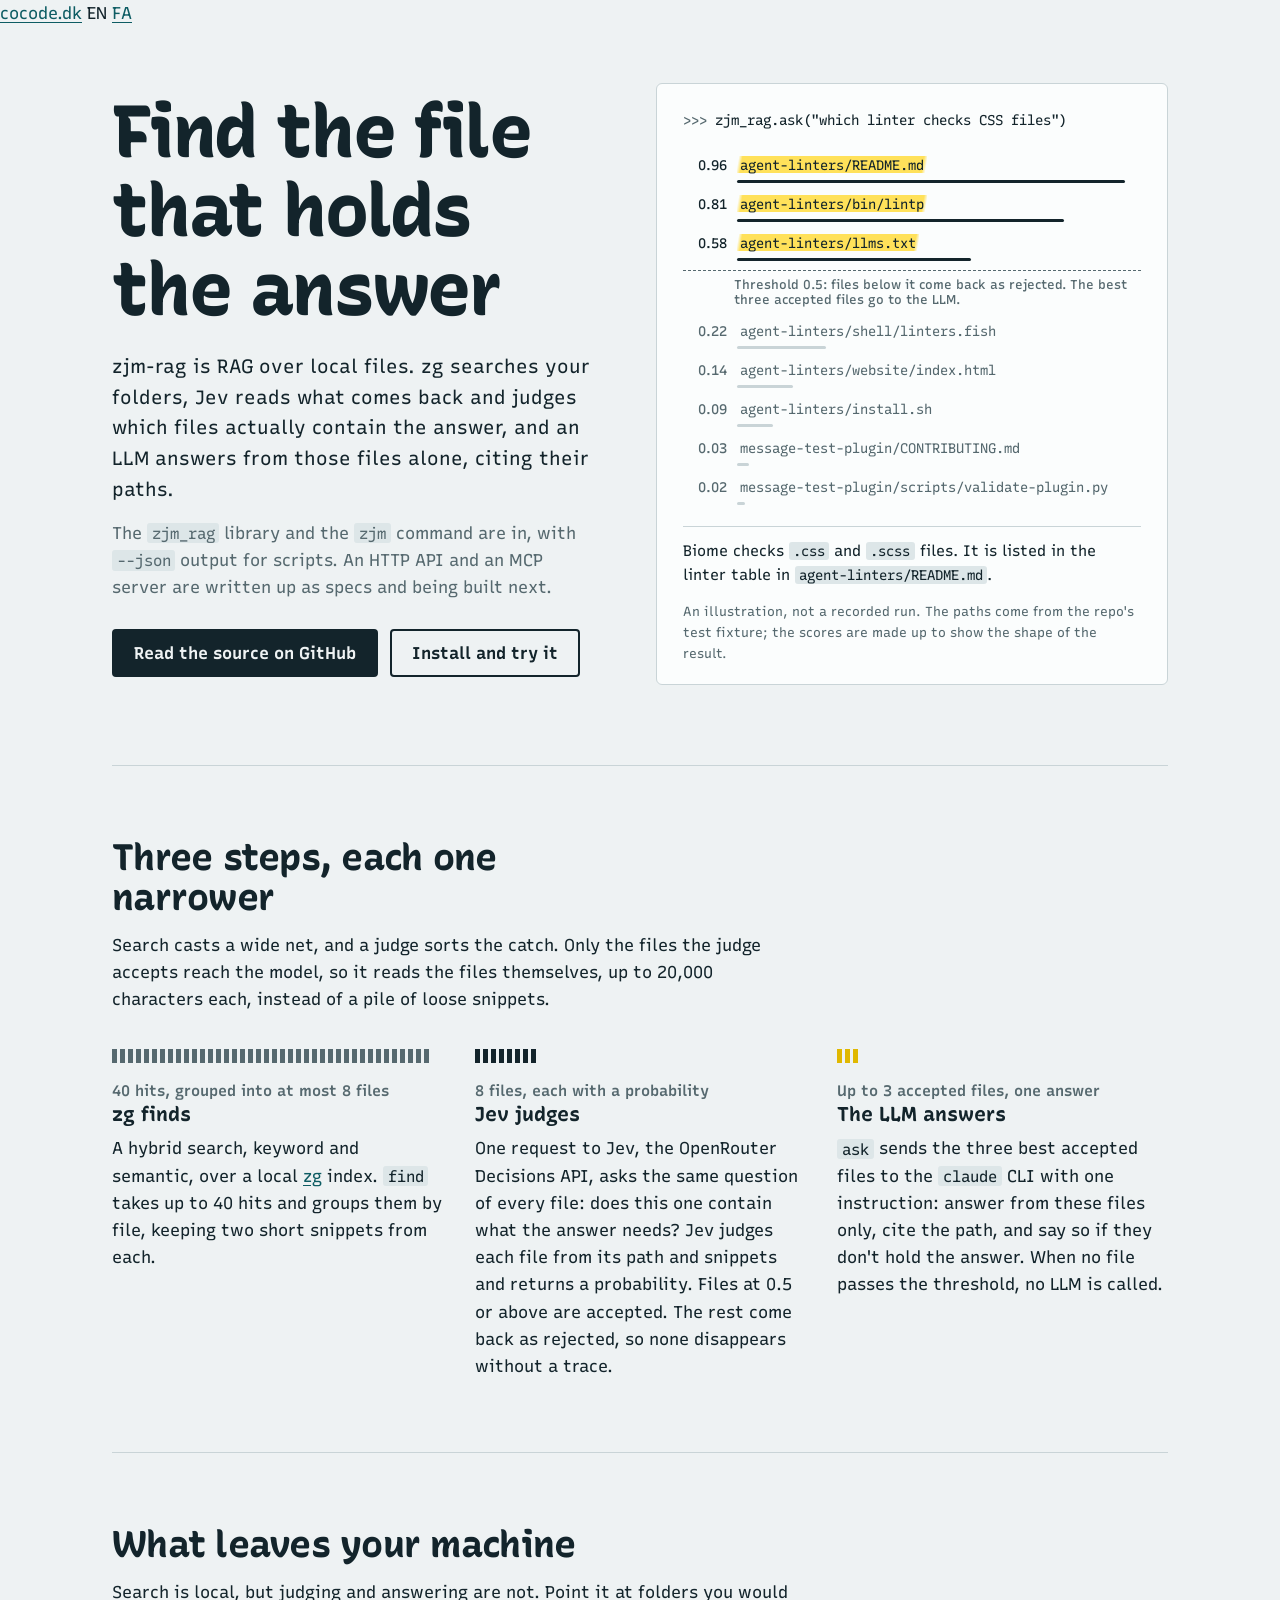
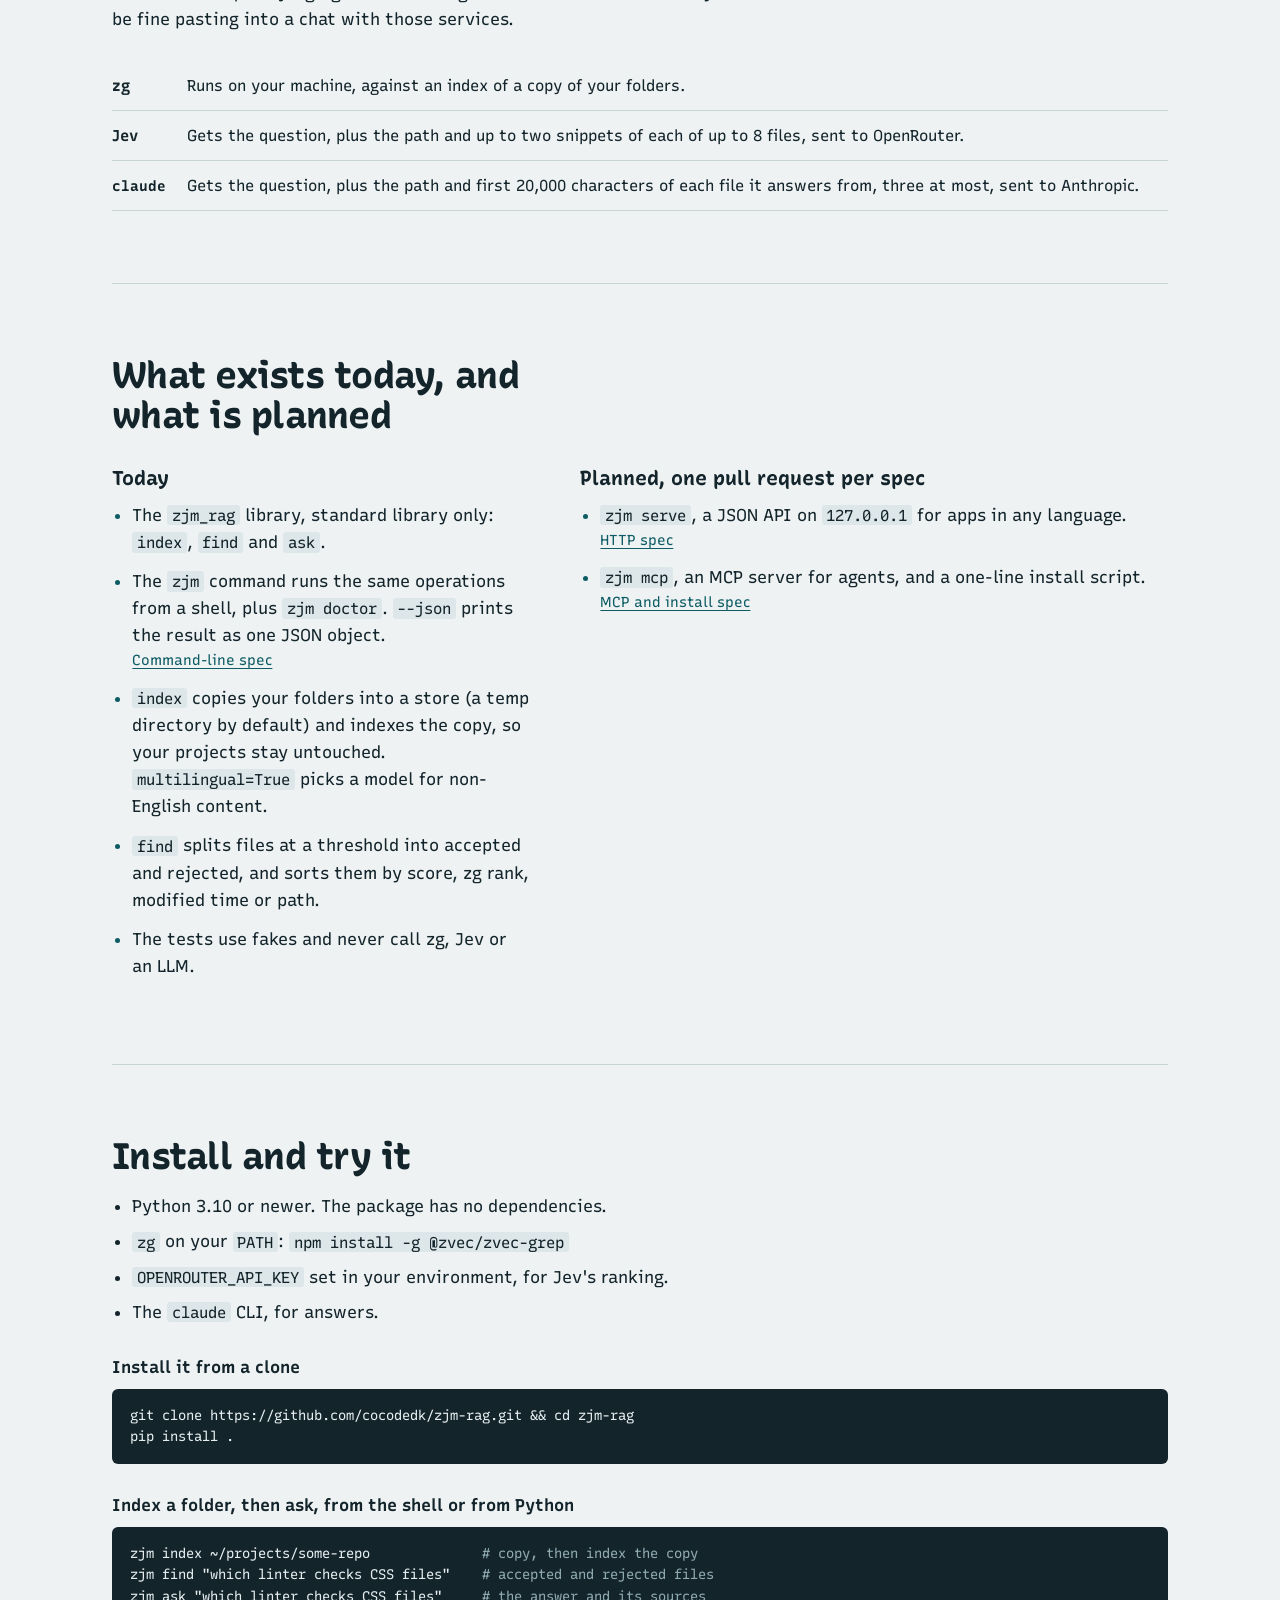
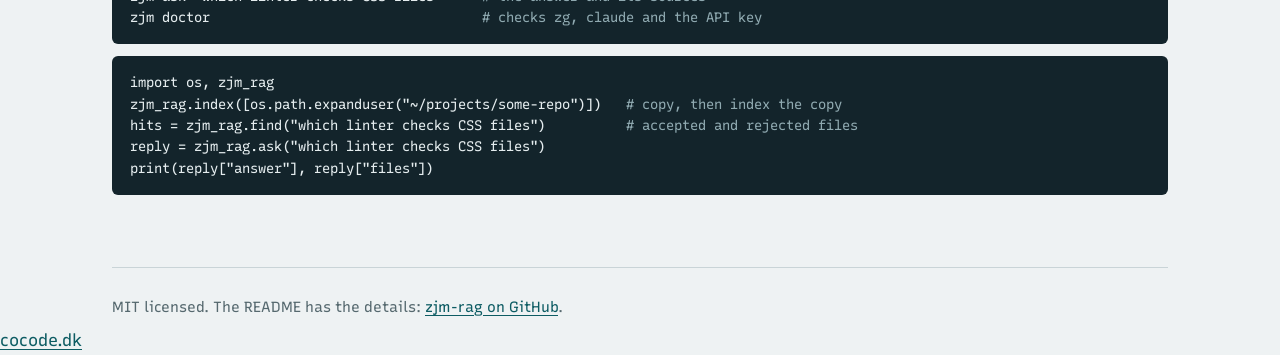
==== website/index.html @ 58772094 "fix(site): list the zjm command as shipped The CLI (#4) landed before the library fix went live, so " ====
<!DOCTYPE html>
<html lang="en">
<head>
<meta charset="utf-8">
<meta name="viewport" content="width=device-width, initial-scale=1">
<!-- SEO keywords:
     primary:   RAG over local files
     secondary: find the file with the answer, LLM answers with cited file paths, zvec-grep RAG
     intent:    informational (what it is, how it works), navigational (the repo)
-->
<title>zjm-rag: RAG over local files that cites the file it used</title>
<meta name="description" content="zjm-rag is RAG over local files: zg finds candidate files, Jev judges which ones hold the answer, and an LLM answers from them only, citing each path.">
<meta name="robots" content="index, follow">
<link rel="canonical" href="https://rag.cocode.dk/">
<link rel="alternate" hreflang="en" href="https://rag.cocode.dk/">
<link rel="alternate" hreflang="fa" href="https://rag.cocode.dk/fa/">
<link rel="alternate" hreflang="x-default" href="https://rag.cocode.dk/">

<meta property="og:type" content="website">
<meta property="og:site_name" content="zjm-rag">
<meta property="og:title" content="zjm-rag: find the file that holds the answer">
<meta property="og:description" content="zg searches your folders, Jev judges which files actually hold the answer, and an LLM answers from those files only, with the paths cited. Open source, early.">
<meta property="og:url" content="https://rag.cocode.dk/">
<meta property="og:image" content="https://rag.cocode.dk/og.png">
<meta property="og:image:width" content="1200">
<meta property="og:image:height" content="630">
<meta property="og:image:alt" content="The headline Find the file that holds the answer, beside a list of eight file paths with scores, the top three marked with a yellow highlighter.">
<meta property="og:locale" content="en_US">
<meta property="og:locale:alternate" content="fa_IR">
<meta name="twitter:card" content="summary_large_image">
<meta name="twitter:title" content="zjm-rag: find the file that holds the answer">
<meta name="twitter:description" content="zg searches your folders, Jev judges which files hold the answer, and an LLM answers from those files only, with the paths cited.">
<meta name="twitter:image" content="https://rag.cocode.dk/og.png">
<meta name="twitter:image:alt" content="Eight file paths with scores, the top three marked with a yellow highlighter.">

<link rel="icon" type="image/svg+xml" href="favicon.svg">
<link rel="preconnect" href="https://fonts.googleapis.com">
<link rel="preconnect" href="https://fonts.gstatic.com" crossorigin>
<link href="https://fonts.googleapis.com/css2?family=Recursive:wght,CASL,MONO@300..800,0..1,0..1&display=swap" rel="stylesheet">
<link rel="stylesheet" href="styles.css">
<link rel="stylesheet" href="https://brand.cocode.dk/v1.css">
<script type="module" src="https://brand.cocode.dk/v1.js"></script>
<script type="module" src="webmcp.js"></script>
<script type="application/ld+json">
{
  "@context": "https://schema.org",
  "@type": "SoftwareApplication",
  "name": "zjm-rag",
  "description": "A small open-source RAG tool for local folders. zg (zvec-grep) finds candidate files, Jev judges which of them contain the answer, and an LLM answers from those files only, citing their paths. The Python library and the zjm command line are in; an HTTP API and an MCP server are planned.",
  "url": "https://rag.cocode.dk/",
  "downloadUrl": "https://github.com/cocodedk/zjm-rag",
  "applicationCategory": "DeveloperApplication",
  "operatingSystem": "Linux, macOS",
  "programmingLanguage": "Python",
  "inLanguage": "en",
  "offers": { "@type": "Offer", "price": "0", "priceCurrency": "USD" },
  "author": {
    "@type": "Person",
    "name": "Babak Bandpey",
    "url": "https://cocode.dk",
    "sameAs": ["https://linkedin.com/in/babakbandpey", "https://github.com/cocodedk"]
  },
  "codeRepository": "https://github.com/cocodedk/zjm-rag",
  "license": "https://opensource.org/licenses/MIT"
}
</script>
</head>
<body>

<!-- The cocode.dk family frame. Without JavaScript its children show instead. -->
<cocode-head project="zjm-rag" accent="#0d5c63" on-accent="#ffffff">
  <a href="https://cocode.dk">cocode.dk</a>
  <span class="on">EN</span>
  <a href="fa/" hreflang="fa">FA</a>
</cocode-head>

<main class="wrap">

<div class="hero">
  <header>
    <h1>Find the file that holds the answer</h1>
    <p class="lede">zjm-rag is RAG over local files. zg searches your folders, Jev reads what comes back and judges which files actually contain the answer, and an LLM answers from those files alone, citing their paths.</p>
    <p class="hero-note">The <code>zjm_rag</code> library and the <code>zjm</code> command are in, with <code>--json</code> output for scripts. An HTTP API and an MCP server are written up as specs and being built next.</p>
    <div class="actions">
      <a class="btn btn-primary" href="https://github.com/cocodedk/zjm-rag">Read the source on GitHub</a>
      <a class="btn" href="#run">Install and try it</a>
    </div>
  </header>

  <figure class="run">
    <pre class="ask"><span>&gt;&gt;&gt;</span> zjm_rag.ask("which linter checks CSS files")</pre>
    <ol class="ranked">
      <li class="sent" style="--p:.96;--i:0"><b>0.96</b><code>agent-linters/README.md</code></li>
      <li class="sent" style="--p:.81;--i:1"><b>0.81</b><code>agent-linters/bin/lintp</code></li>
      <li class="sent" style="--p:.58;--i:2"><b>0.58</b><code>agent-linters/llms.txt</code></li>
      <li class="cut-note">Threshold 0.5: files below it come back as rejected. The best three accepted files go to the LLM.</li>
      <li style="--p:.22"><b>0.22</b><code>agent-linters/shell/linters.fish</code></li>
      <li style="--p:.14"><b>0.14</b><code>agent-linters/website/index.html</code></li>
      <li style="--p:.09"><b>0.09</b><code>agent-linters/install.sh</code></li>
      <li style="--p:.03"><b>0.03</b><code>message-test-plugin/CONTRIBUTING.md</code></li>
      <li style="--p:.02"><b>0.02</b><code>message-test-plugin/scripts/validate-plugin.py</code></li>
    </ol>
    <p class="answer">Biome checks <code>.css</code> and <code>.scss</code> files. It is listed in the linter table in <code>agent-linters/README.md</code>.</p>
    <figcaption>An illustration, not a recorded run. The paths come from the repo's test fixture; the scores are made up to show the shape of the result.</figcaption>
  </figure>
</div>

<section aria-labelledby="how">
  <h2 id="how">Three steps, each one narrower</h2>
  <p class="intro">Search casts a wide net, and a judge sorts the catch. Only the files the judge accepts reach the model, so it reads the files themselves, up to 20,000 characters each, instead of a pile of loose snippets.</p>
  <div class="steps">
    <div>
      <div class="ticks" style="--n:40"></div>
      <p class="count">40 hits, grouped into at most 8 files</p>
      <h3>zg finds</h3>
      <p>A hybrid search, keyword and semantic, over a local <a href="https://www.npmjs.com/package/@zvec/zvec-grep">zg</a> index. <code>find</code> takes up to 40 hits and groups them by file, keeping two short snippets from each.</p>
    </div>
    <div>
      <div class="ticks" style="--n:8;--c:var(--ink)"></div>
      <p class="count">8 files, each with a probability</p>
      <h3>Jev judges</h3>
      <p>One request to Jev, the OpenRouter Decisions API, asks the same question of every file: does this one contain what the answer needs? Jev judges each file from its path and snippets and returns a probability. Files at 0.5 or above are accepted. The rest come back as rejected, so none disappears without a trace.</p>
    </div>
    <div>
      <div class="ticks" style="--n:3;--c:#e0b800"></div>
      <p class="count">Up to 3 accepted files, one answer</p>
      <h3>The LLM answers</h3>
      <p><code>ask</code> sends the three best accepted files to the <code>claude</code> CLI with one instruction: answer from these files only, cite the path, and say so if they don't hold the answer. When no file passes the threshold, no LLM is called.</p>
    </div>
  </div>
</section>

<section aria-labelledby="leaves">
  <h2 id="leaves">What leaves your machine</h2>
  <p class="intro">Search is local, but judging and answering are not. Point it at folders you would be fine pasting into a chat with those services.</p>
  <table class="flow">
    <tr><th scope="row">zg</th><td>Runs on your machine, against an index of a copy of your folders.</td></tr>
    <tr><th scope="row">Jev</th><td>Gets the question, plus the path and up to two snippets of each of up to 8 files, sent to OpenRouter.</td></tr>
    <tr><th scope="row"><code>claude</code></th><td>Gets the question, plus the path and first 20,000 characters of each file it answers from, three at most, sent to Anthropic.</td></tr>
  </table>
</section>

<section aria-labelledby="status">
  <h2 id="status">What exists today, and what is planned</h2>
  <div class="status">
    <div>
      <h3>Today</h3>
      <ul data-state="available">
        <li data-interface="library">The <code>zjm_rag</code> library, standard library only: <code>index</code>, <code>find</code> and <code>ask</code>.</li>
        <li data-interface="cli">The <code>zjm</code> command runs the same operations from a shell, plus <code>zjm doctor</code>. <code>--json</code> prints the result as one JSON object. <a class="spec" href="https://github.com/cocodedk/zjm-rag/blob/main/docs/lean/02-cli.md">Command-line spec</a></li>
        <li><code>index</code> copies your folders into a store (a temp directory by default) and indexes the copy, so your projects stay untouched. <code>multilingual=True</code> picks a model for non-English content.</li>
        <li><code>find</code> splits files at a threshold into accepted and rejected, and sorts them by score, zg rank, modified time or path.</li>
        <li>The tests use fakes and never call zg, Jev or an LLM.</li>
      </ul>
    </div>
    <div>
      <h3>Planned, one pull request per spec</h3>
      <ul data-state="planned">
        <li data-interface="http"><code>zjm serve</code>, a JSON API on <code>127.0.0.1</code> for apps in any language. <a class="spec" href="https://github.com/cocodedk/zjm-rag/blob/main/docs/lean/03-http.md">HTTP spec</a></li>
        <li data-interface="mcp"><code>zjm mcp</code>, an MCP server for agents, and a one-line install script. <a class="spec" href="https://github.com/cocodedk/zjm-rag/blob/main/docs/lean/04-mcp-install.md">MCP and install spec</a></li>
      </ul>
    </div>
  </div>
</section>

<section id="run" aria-labelledby="try">
  <h2 id="try">Install and try it</h2>
  <ul class="req" data-requirements>
    <li>Python 3.10 or newer. The package has no dependencies.</li>
    <li><code>zg</code> on your <code>PATH</code>: <code>npm install -g @zvec/zvec-grep</code></li>
    <li><code>OPENROUTER_API_KEY</code> set in your environment, for Jev's ranking.</li>
    <li>The <code>claude</code> CLI, for answers.</li>
  </ul>
  <p class="cmd-label">Install it from a clone</p>
<pre class="cmd" data-install data-state="available">git clone https://github.com/cocodedk/zjm-rag.git && cd zjm-rag
pip install .</pre>
  <p class="cmd-label">Index a folder, then ask, from the shell or from Python</p>
<pre class="cmd" data-example="cli">zjm index ~/projects/some-repo              <span># copy, then index the copy</span>
zjm find "which linter checks CSS files"    <span># accepted and rejected files</span>
zjm ask "which linter checks CSS files"     <span># the answer and its sources</span>
zjm doctor                                  <span># checks zg, claude and the API key</span></pre>
<pre class="cmd" data-example="library">import os, zjm_rag
zjm_rag.index([os.path.expanduser("~/projects/some-repo")])   <span># copy, then index the copy</span>
hits = zjm_rag.find("which linter checks CSS files")          <span># accepted and rejected files</span>
reply = zjm_rag.ask("which linter checks CSS files")
print(reply["answer"], reply["files"])</pre>
</section>

<footer class="site-foot">
  <p>MIT licensed. The README has the details: <a href="https://github.com/cocodedk/zjm-rag#readme">zjm-rag on GitHub</a>.</p>
</footer>

</main>

<cocode-foot repo="cocodedk/zjm-rag">
  <a href="https://cocode.dk">cocode.dk</a>
</cocode-foot>
</body>
</html>
---- website/styles.css ----
/* zjm-rag site. One idea: a highlighter over the files that hold the answer.
   Recursive carries everything; its MONO axis sets paths and commands, its CASL axis
   loosens the headlines. The Persian page swaps the text face for Vazirmatn (rtl.css). */
:root {
  --paper: #eef2f3;
  --sheet: #fbfdfd;
  --ink: #13242b;
  --muted: #56696f;
  --rule: #c9d4d7;
  --petrol: #0d5c63;
  --mark: #ffe15a;
  --text: "Recursive", system-ui, sans-serif;
  --wrap: 1120px;
  --gutter: 20px;
  color-scheme: light;
}
*, *::before, *::after { box-sizing: border-box; }
html { -webkit-text-size-adjust: 100%; }
body {
  margin: 0; background: var(--paper); color: var(--ink);
  font: 400 1.0625rem/1.6 var(--text); font-variation-settings: "CASL" 0, "MONO" 0;
}
a { color: var(--petrol); text-underline-offset: .18em; }
a:hover { color: var(--ink); }
:focus-visible { outline: 3px solid var(--petrol); outline-offset: 3px; border-radius: 2px; }
code, pre, .mono { font-family: "Recursive", ui-monospace, monospace; font-variation-settings: "MONO" 1, "CASL" 0; }
code { font-size: .92em; }
p code, li code, td code { background: #dde6e8; padding: .05em .3em; border-radius: 3px; white-space: nowrap; }

.wrap { width: 100%; max-width: var(--wrap); margin: 0 auto; padding-inline: var(--gutter); }
/* The cocode.dk frame lines up with this column; keep the gutters in step. */
cocode-head, cocode-foot { --cocode-max: var(--wrap); --cocode-gutter: var(--gutter); }

h1, h2, h3 { line-height: 1.08; margin: 0; font-variation-settings: "CASL" 1, "MONO" 0; }
h1 { font-size: clamp(2.5rem, 9vw, 4.6rem); font-weight: 800; letter-spacing: -.03em; max-width: 11ch; }
h2 { font-size: clamp(1.6rem, 4.5vw, 2.3rem); font-weight: 750; letter-spacing: -.02em; max-width: 22ch; }
h3 { font-size: 1.25rem; font-weight: 700; }

/* ---------- hero ---------- */
.hero { display: grid; gap: 40px; padding: 40px 0 64px; }
.lede { font-size: 1.2rem; max-width: 34em; margin: 22px 0 0; }
.hero-note { color: var(--muted); max-width: 34em; margin: 14px 0 0; }
.actions { display: flex; flex-wrap: wrap; gap: 12px; margin-top: 28px; }
.btn {
  display: inline-flex; align-items: center; min-height: 48px; padding: 0 20px;
  border: 2px solid var(--ink); border-radius: 4px; font-weight: 650;
  text-decoration: none; color: var(--ink);
}
.btn-primary { background: var(--ink); color: var(--paper); }
.btn:hover { background: var(--mark); color: var(--ink); }

/* The run panel: what rag.py prints, with the files it sends on marked. */
.run { margin: 0; background: var(--sheet); border: 1px solid var(--rule); border-radius: 6px; padding: 20px 18px 16px; }
.ask { margin: 0 0 16px; font-size: .88rem; white-space: pre-wrap; word-break: break-word; }
.ask span { color: var(--muted); }
.ranked { list-style: none; margin: 0; padding: 0; font-size: .8rem; }
.ranked li { display: grid; grid-template-columns: 3.2em 1fr; gap: 0 10px; padding: 5px 0; }
.ranked b { font-weight: 500; text-align: end; }
.ranked code { font-size: 1em; overflow-wrap: break-word; justify-self: start; padding: 0 3px; background: none; white-space: normal; }
.ranked li::after {
  content: ""; grid-column: 2; height: 3px; margin-top: 4px; border-radius: 2px;
  width: calc(var(--p) * 100%); background: var(--rule);
}
.ranked .sent::after { background: var(--ink); }
.ranked li:not(.sent) { color: var(--muted); }
.ranked .sent code {
  background: linear-gradient(100deg, transparent 1%, var(--mark) 3% 97%, transparent 99%) no-repeat 0 55% / 100% 78%;
  animation: stroke .5s ease-out both; animation-delay: calc(var(--i) * .22s + .35s);
}
@keyframes stroke { from { background-size: 0 78%; } }
/* The line rag.py draws implicitly: everything below it stays out of the LLM's prompt. */
.ranked .cut-note {
  display: block; margin: 4px 0 6px; padding: 6px 0 2px; padding-inline-start: calc(3.2em + 10px);
  border-top: 1px dashed var(--muted); font: 500 .8rem var(--text); color: var(--muted);
}
.ranked .cut-note::after { content: none; }
.answer { margin: 16px 0 0; padding-top: 12px; border-top: 1px solid var(--rule); font-size: .95rem; }
.run figcaption { margin-top: 14px; font-size: .82rem; color: var(--muted); }

/* ---------- sections ---------- */
section { padding: 56px 0; border-top: 1px solid var(--rule); }
.intro { max-width: 40em; margin: 14px 0 0; }
.steps { display: grid; gap: 36px; margin-top: 36px; }
.steps p { margin: 10px 0 0; max-width: 32em; }
/* One tick per hit or file still in play: 40, then 8, then 3. */
.ticks {
  height: 14px; margin-bottom: 16px; width: calc(var(--n) * 8px - 3px); max-width: 100%;
  background: repeating-linear-gradient(90deg, var(--c, var(--muted)) 0 5px, transparent 5px 8px);
}
.count { font-weight: 600; color: var(--muted); margin: 0 0 6px; font-size: .95rem; }

.flow { width: 100%; border-collapse: collapse; margin-top: 28px; font-size: .98rem; }
.flow th, .flow td { text-align: start; vertical-align: top; padding: 12px 12px 12px 0; border-bottom: 1px solid var(--rule); }
.flow th { font-weight: 650; white-space: nowrap; padding-inline-end: 20px; }

.status { display: grid; gap: 32px; margin-top: 32px; }
.status ul { margin: 12px 0 0; padding-inline-start: 1.2em; }
.status li { margin: 0 0 12px; }
.status li::marker { color: var(--petrol); }
.spec { display: block; font-size: .9rem; }

.req { margin: 16px 0 0; padding-inline-start: 1.2em; max-width: 44em; }
.req li { margin-bottom: 8px; }
.cmd-label { font-weight: 650; margin: 28px 0 8px; }
pre.cmd {
  margin: 0; padding: 16px 18px; background: var(--ink); color: #e4ecee; border-radius: 6px;
  font-size: .86rem; line-height: 1.55; overflow-x: auto;
}
pre.cmd span { color: #8fa9b0; }
pre.cmd + pre.cmd { margin-top: 12px; }

.site-foot { padding: 28px 0 8px; color: var(--muted); font-size: .92rem; border-top: 1px solid var(--rule); }
.site-foot p { margin: 0; }

/* ---------- Persian (right to left) ---------- */
[dir="rtl"] body, [dir="rtl"] .btn, [dir="rtl"] .cut-note { font-family: "Vazirmatn", var(--text); }
[dir="rtl"] h1, [dir="rtl"] h2, [dir="rtl"] h3 { font-family: "Vazirmatn", var(--text); letter-spacing: 0; line-height: 1.35; }
[dir="rtl"] h1 { max-width: 12em; font-size: clamp(2.2rem, 7.5vw, 3.4rem); }
[dir="rtl"] h2 { max-width: 20em; }
[dir="rtl"] body { line-height: 1.85; }
/* Latin commands, flags and paths keep their own order inside Persian sentences. */
[dir="rtl"] code { direction: ltr; unicode-bidi: isolate; }
[dir="rtl"] pre.cmd { direction: ltr; text-align: left; }
.run [dir="rtl"].cut-note { padding-inline-start: 0; text-align: right; }
.run figcaption[dir="rtl"] { font-family: "Vazirmatn", var(--text); line-height: 1.8; }
[dir="rtl"] .run .answer { font-family: var(--text); }

@media (min-width: 768px) {
  :root { --gutter: 32px; }
  .hero { padding: 56px 0 80px; }
  .run { padding: 26px 26px 20px; }
  .ranked { font-size: .86rem; }
  .steps { grid-template-columns: repeat(3, 1fr); gap: 32px; }
  .status { grid-template-columns: 1fr 1.4fr; gap: 48px; }
  section { padding: 72px 0; }
}
@media (min-width: 1000px) {
  .hero { grid-template-columns: 1fr 1.05fr; align-items: center; gap: 56px; }
}
@media (prefers-reduced-motion: reduce) {
  .ranked .sent code { animation: none; }
}
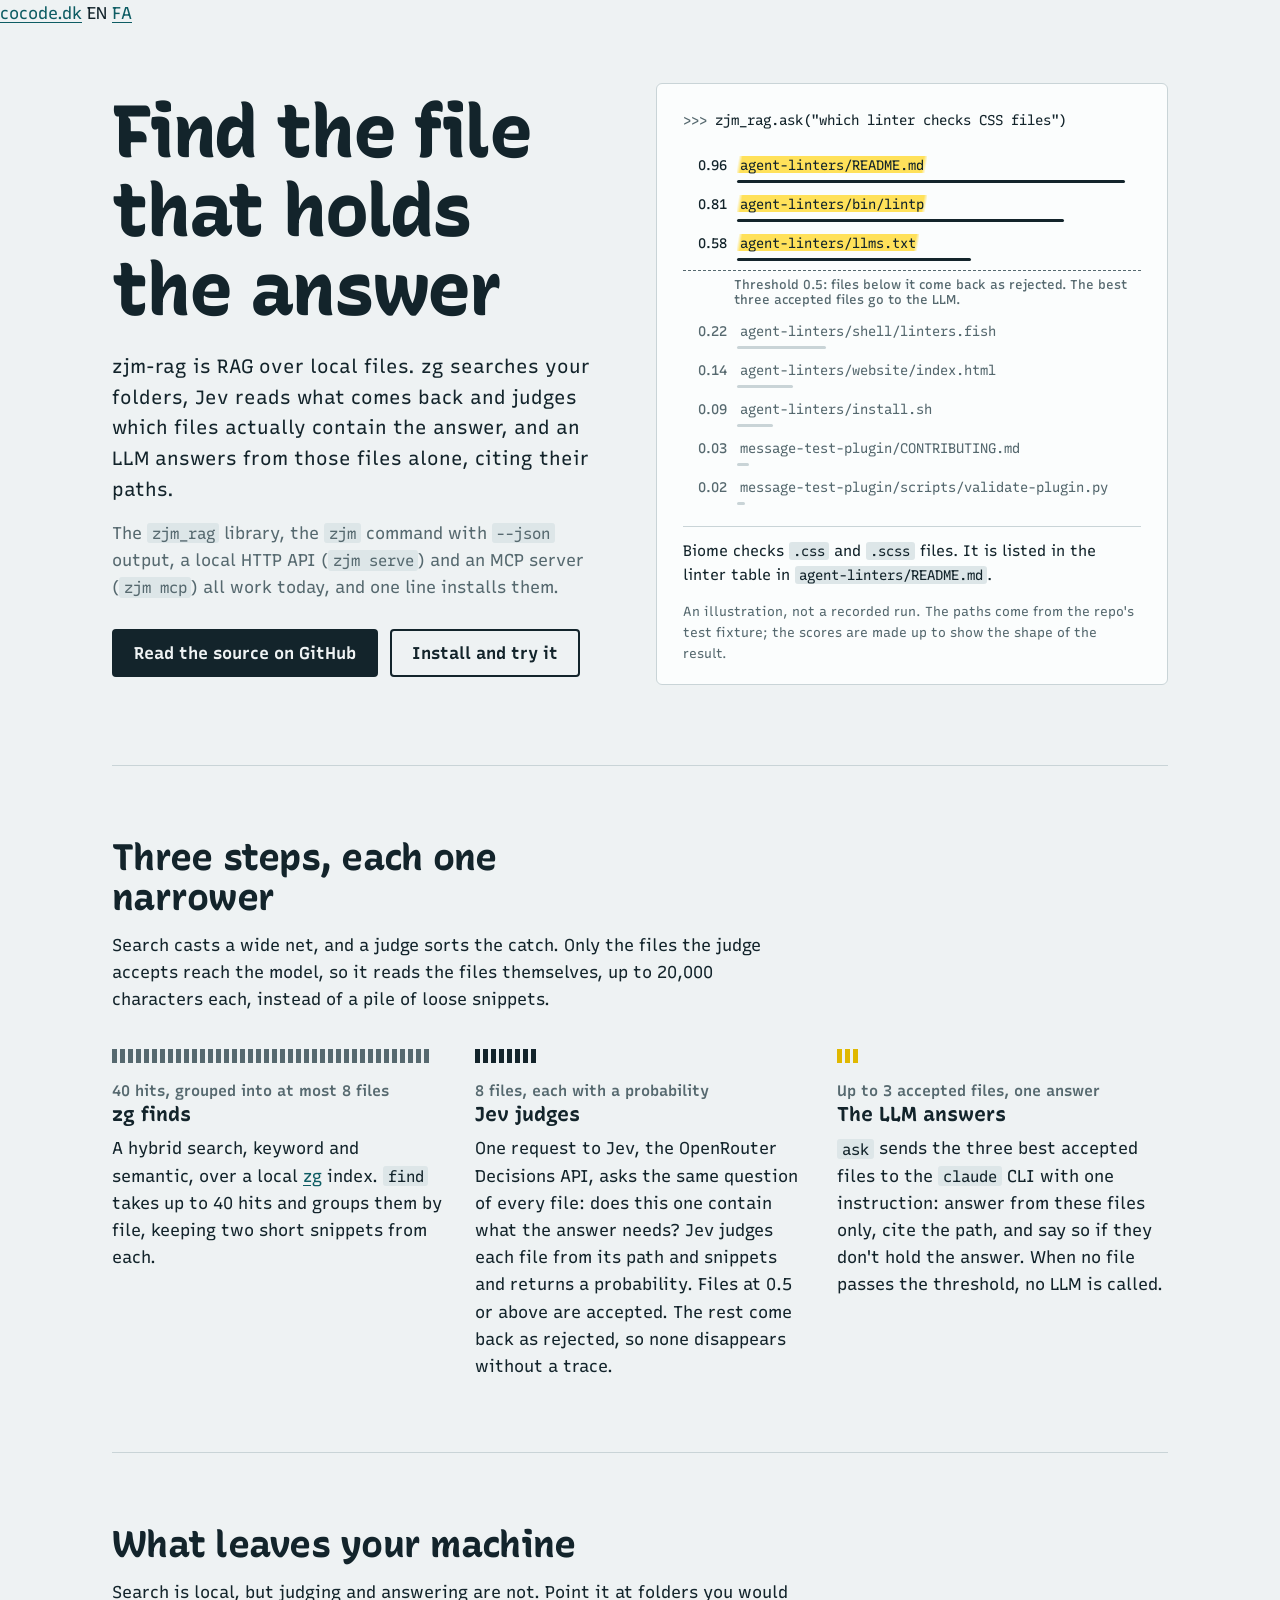
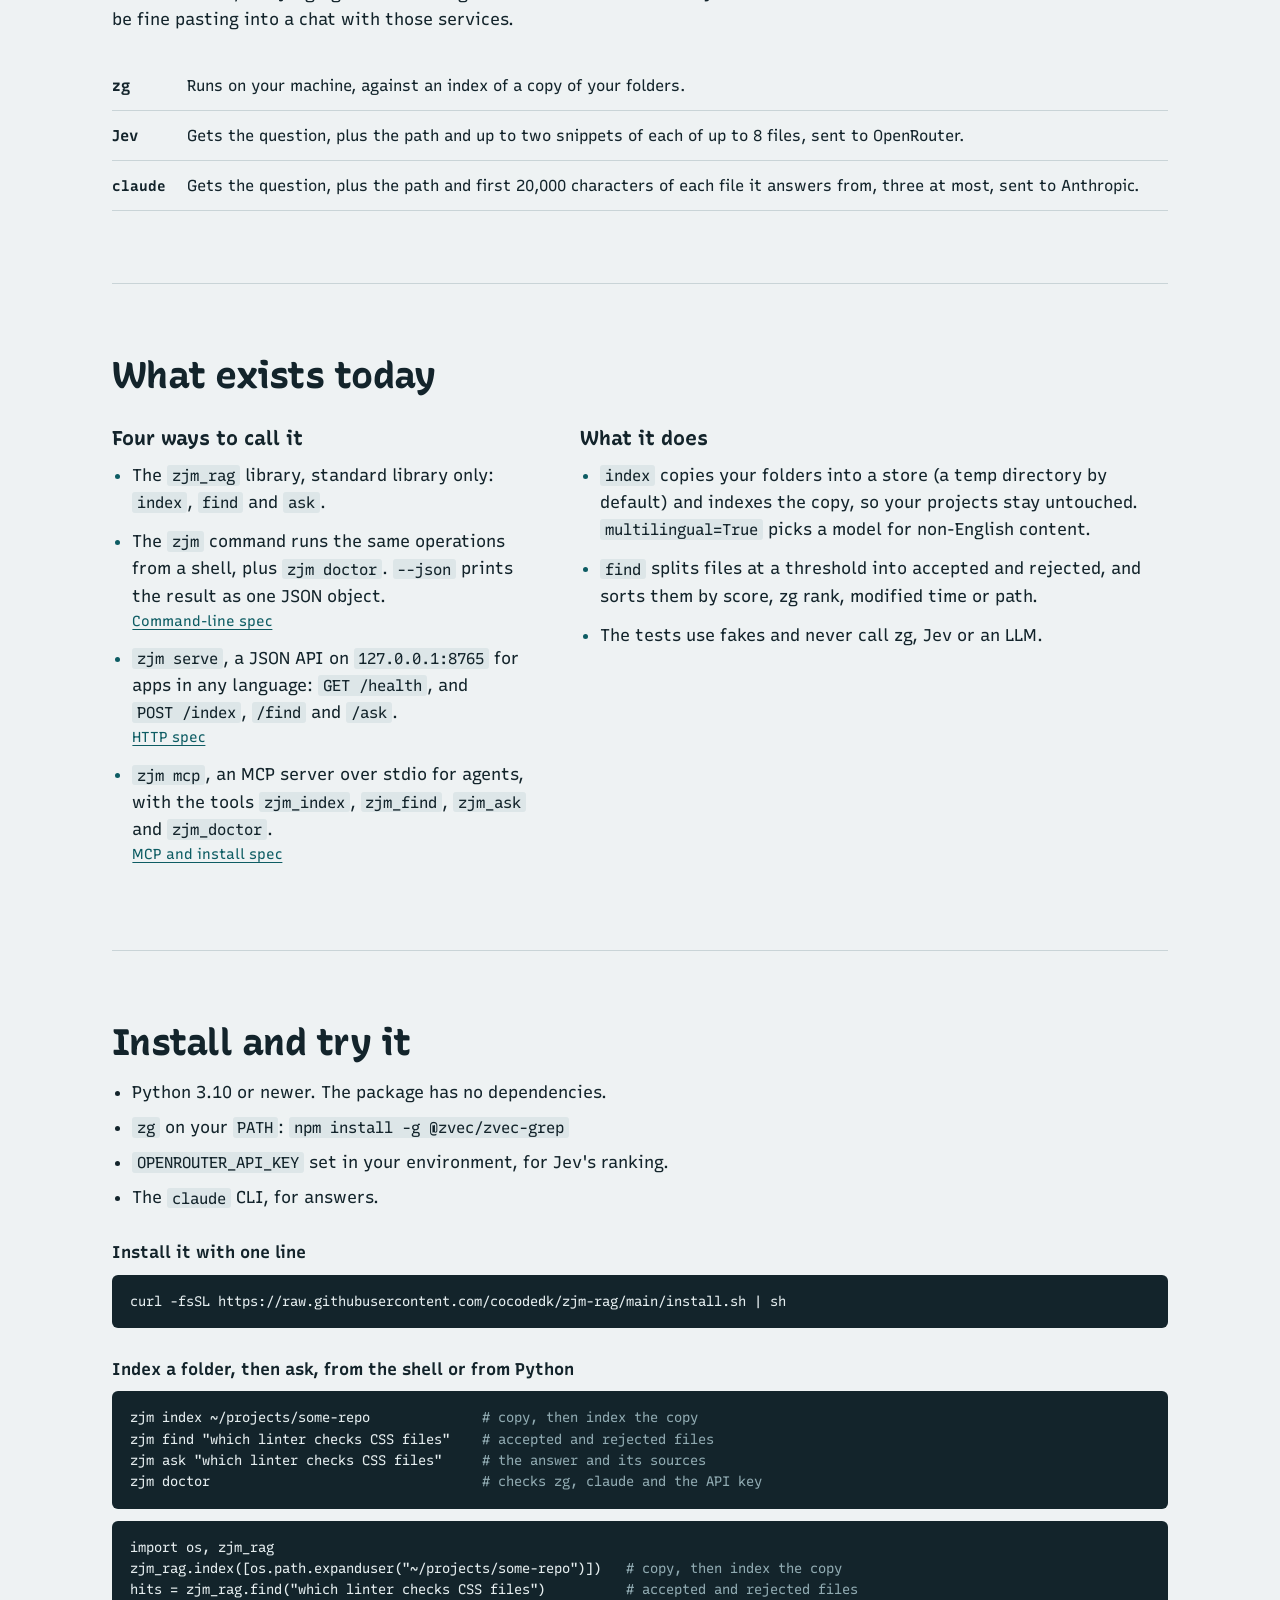
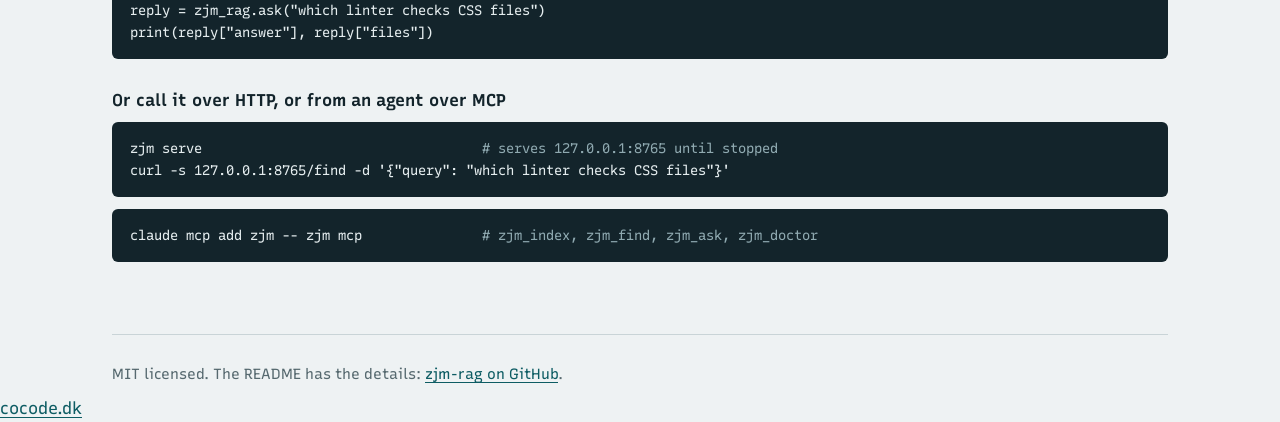
==== commit 2c2e0838: "fix(site): mark the HTTP API, MCP server and installer as available The site still listed zjm serve," ====
--- a/website/index.html
+++ b/website/index.html
@@ -46,7 +46,7 @@
   "@context": "https://schema.org",
   "@type": "SoftwareApplication",
   "name": "zjm-rag",
-  "description": "A small open-source RAG tool for local folders. zg (zvec-grep) finds candidate files, Jev judges which of them contain the answer, and an LLM answers from those files only, citing their paths. The Python library and the zjm command line are in; an HTTP API and an MCP server are planned.",
+  "description": "A small open-source RAG tool for local folders. zg (zvec-grep) finds candidate files, Jev judges which of them contain the answer, and an LLM answers from those files only, citing their paths. It ships as a Python library, the zjm command line, a local HTTP JSON API and an MCP server, installed with one line.",
   "url": "https://rag.cocode.dk/",
   "downloadUrl": "https://github.com/cocodedk/zjm-rag",
   "applicationCategory": "DeveloperApplication",
@@ -80,7 +80,7 @@
   <header>
     <h1>Find the file that holds the answer</h1>
     <p class="lede">zjm-rag is RAG over local files. zg searches your folders, Jev reads what comes back and judges which files actually contain the answer, and an LLM answers from those files alone, citing their paths.</p>
-    <p class="hero-note">The <code>zjm_rag</code> library and the <code>zjm</code> command are in, with <code>--json</code> output for scripts. An HTTP API and an MCP server are written up as specs and being built next.</p>
+    <p class="hero-note">The <code>zjm_rag</code> library, the <code>zjm</code> command with <code>--json</code> output, a local HTTP API (<code>zjm serve</code>) and an MCP server (<code>zjm mcp</code>) all work today, and one line installs them.</p>
     <div class="actions">
       <a class="btn btn-primary" href="https://github.com/cocodedk/zjm-rag">Read the source on GitHub</a>
       <a class="btn" href="#run">Install and try it</a>
@@ -141,23 +141,23 @@
 </section>
 
 <section aria-labelledby="status">
-  <h2 id="status">What exists today, and what is planned</h2>
+  <h2 id="status">What exists today</h2>
   <div class="status">
     <div>
-      <h3>Today</h3>
+      <h3>Four ways to call it</h3>
       <ul data-state="available">
         <li data-interface="library">The <code>zjm_rag</code> library, standard library only: <code>index</code>, <code>find</code> and <code>ask</code>.</li>
         <li data-interface="cli">The <code>zjm</code> command runs the same operations from a shell, plus <code>zjm doctor</code>. <code>--json</code> prints the result as one JSON object. <a class="spec" href="https://github.com/cocodedk/zjm-rag/blob/main/docs/lean/02-cli.md">Command-line spec</a></li>
+        <li data-interface="http"><code>zjm serve</code>, a JSON API on <code>127.0.0.1:8765</code> for apps in any language: <code>GET /health</code>, and <code>POST /index</code>, <code>/find</code> and <code>/ask</code>. <a class="spec" href="https://github.com/cocodedk/zjm-rag/blob/main/docs/lean/03-http.md">HTTP spec</a></li>
+        <li data-interface="mcp"><code>zjm mcp</code>, an MCP server over stdio for agents, with the tools <code>zjm_index</code>, <code>zjm_find</code>, <code>zjm_ask</code> and <code>zjm_doctor</code>. <a class="spec" href="https://github.com/cocodedk/zjm-rag/blob/main/docs/lean/04-mcp-install.md">MCP and install spec</a></li>
+      </ul>
+    </div>
+    <div>
+      <h3>What it does</h3>
+      <ul data-state="available">
         <li><code>index</code> copies your folders into a store (a temp directory by default) and indexes the copy, so your projects stay untouched. <code>multilingual=True</code> picks a model for non-English content.</li>
         <li><code>find</code> splits files at a threshold into accepted and rejected, and sorts them by score, zg rank, modified time or path.</li>
         <li>The tests use fakes and never call zg, Jev or an LLM.</li>
-      </ul>
-    </div>
-    <div>
-      <h3>Planned, one pull request per spec</h3>
-      <ul data-state="planned">
-        <li data-interface="http"><code>zjm serve</code>, a JSON API on <code>127.0.0.1</code> for apps in any language. <a class="spec" href="https://github.com/cocodedk/zjm-rag/blob/main/docs/lean/03-http.md">HTTP spec</a></li>
-        <li data-interface="mcp"><code>zjm mcp</code>, an MCP server for agents, and a one-line install script. <a class="spec" href="https://github.com/cocodedk/zjm-rag/blob/main/docs/lean/04-mcp-install.md">MCP and install spec</a></li>
       </ul>
     </div>
   </div>
@@ -171,9 +171,8 @@
     <li><code>OPENROUTER_API_KEY</code> set in your environment, for Jev's ranking.</li>
     <li>The <code>claude</code> CLI, for answers.</li>
   </ul>
-  <p class="cmd-label">Install it from a clone</p>
-<pre class="cmd" data-install data-state="available">git clone https://github.com/cocodedk/zjm-rag.git && cd zjm-rag
-pip install .</pre>
+  <p class="cmd-label">Install it with one line</p>
+<pre class="cmd" data-install data-state="available">curl -fsSL https://raw.githubusercontent.com/cocodedk/zjm-rag/main/install.sh | sh</pre>
   <p class="cmd-label">Index a folder, then ask, from the shell or from Python</p>
 <pre class="cmd" data-example="cli">zjm index ~/projects/some-repo              <span># copy, then index the copy</span>
 zjm find "which linter checks CSS files"    <span># accepted and rejected files</span>
@@ -184,6 +183,10 @@
 hits = zjm_rag.find("which linter checks CSS files")          <span># accepted and rejected files</span>
 reply = zjm_rag.ask("which linter checks CSS files")
 print(reply["answer"], reply["files"])</pre>
+  <p class="cmd-label">Or call it over HTTP, or from an agent over MCP</p>
+<pre class="cmd" data-example="http">zjm serve                                   <span># serves 127.0.0.1:8765 until stopped</span>
+curl -s 127.0.0.1:8765/find -d '{"query": "which linter checks CSS files"}'</pre>
+<pre class="cmd" data-example="mcp">claude mcp add zjm -- zjm mcp               <span># zjm_index, zjm_find, zjm_ask, zjm_doctor</span></pre>
 </section>
 
 <footer class="site-foot">
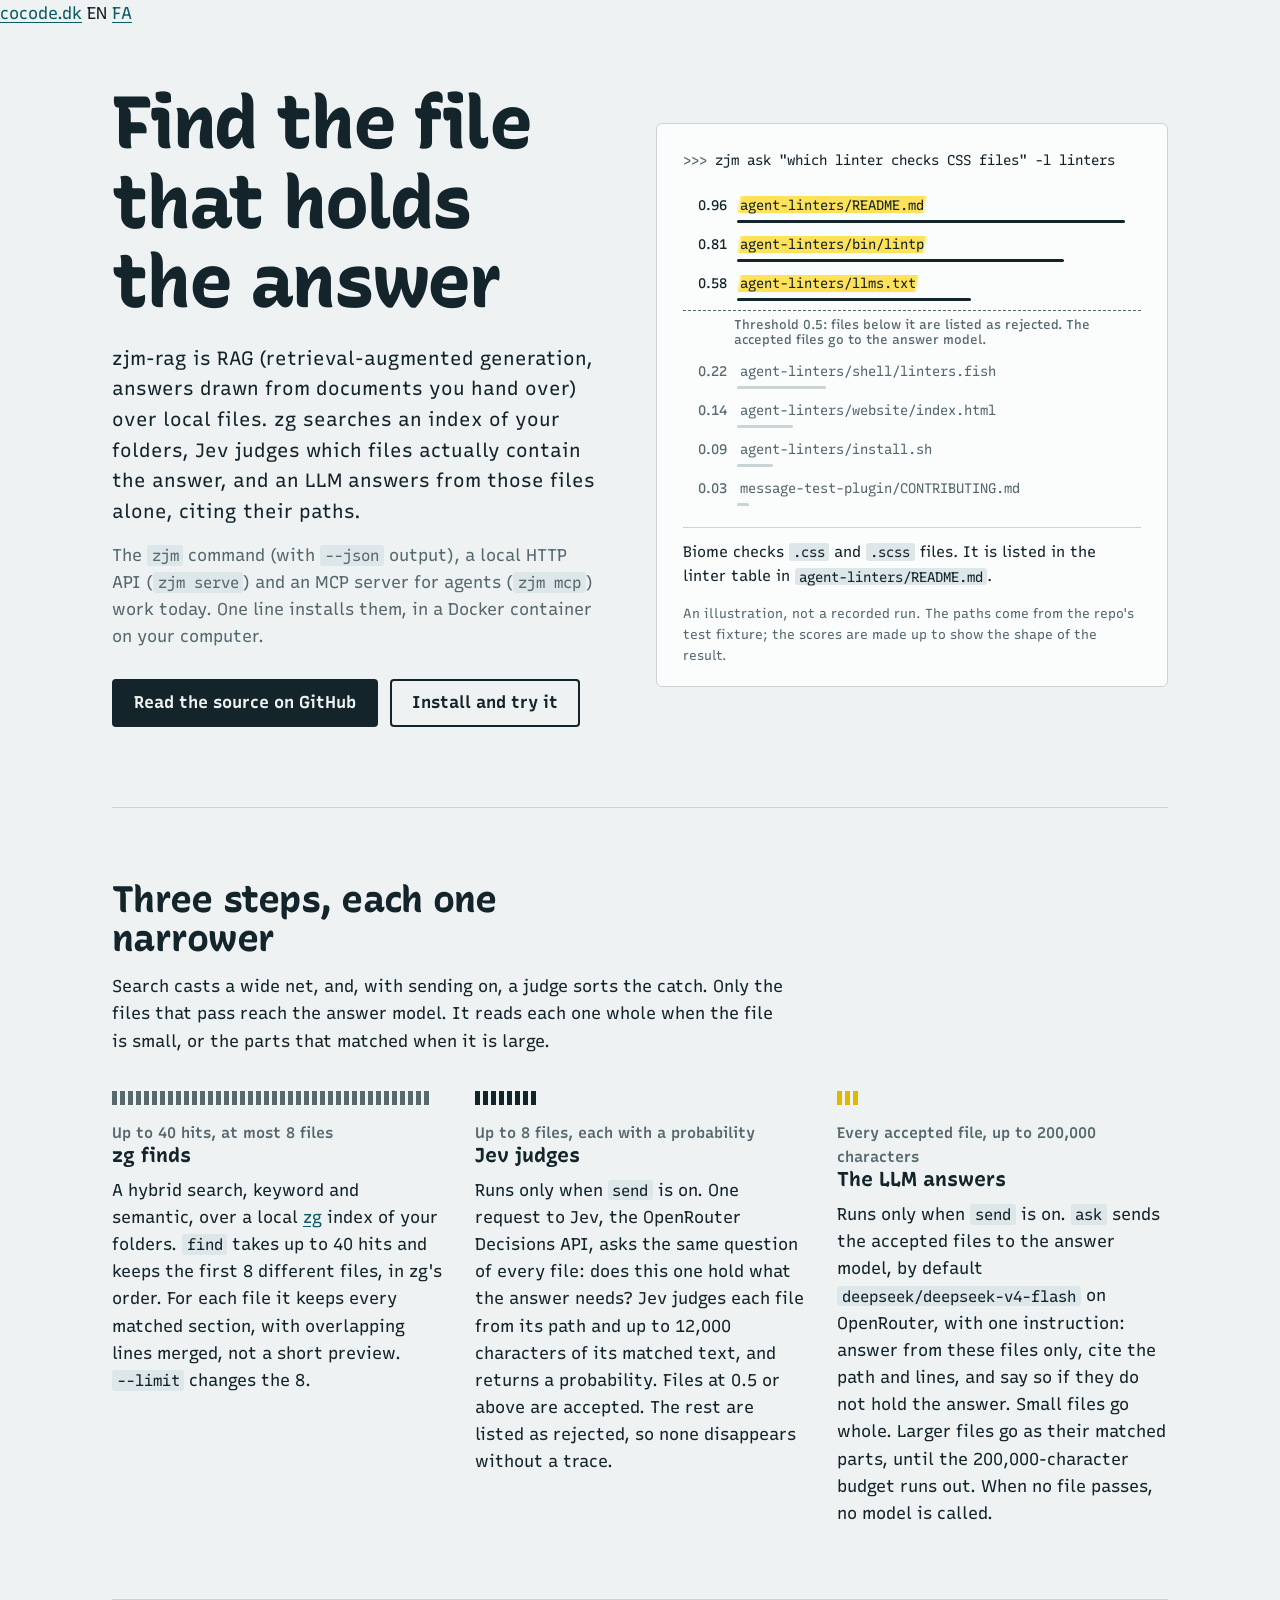
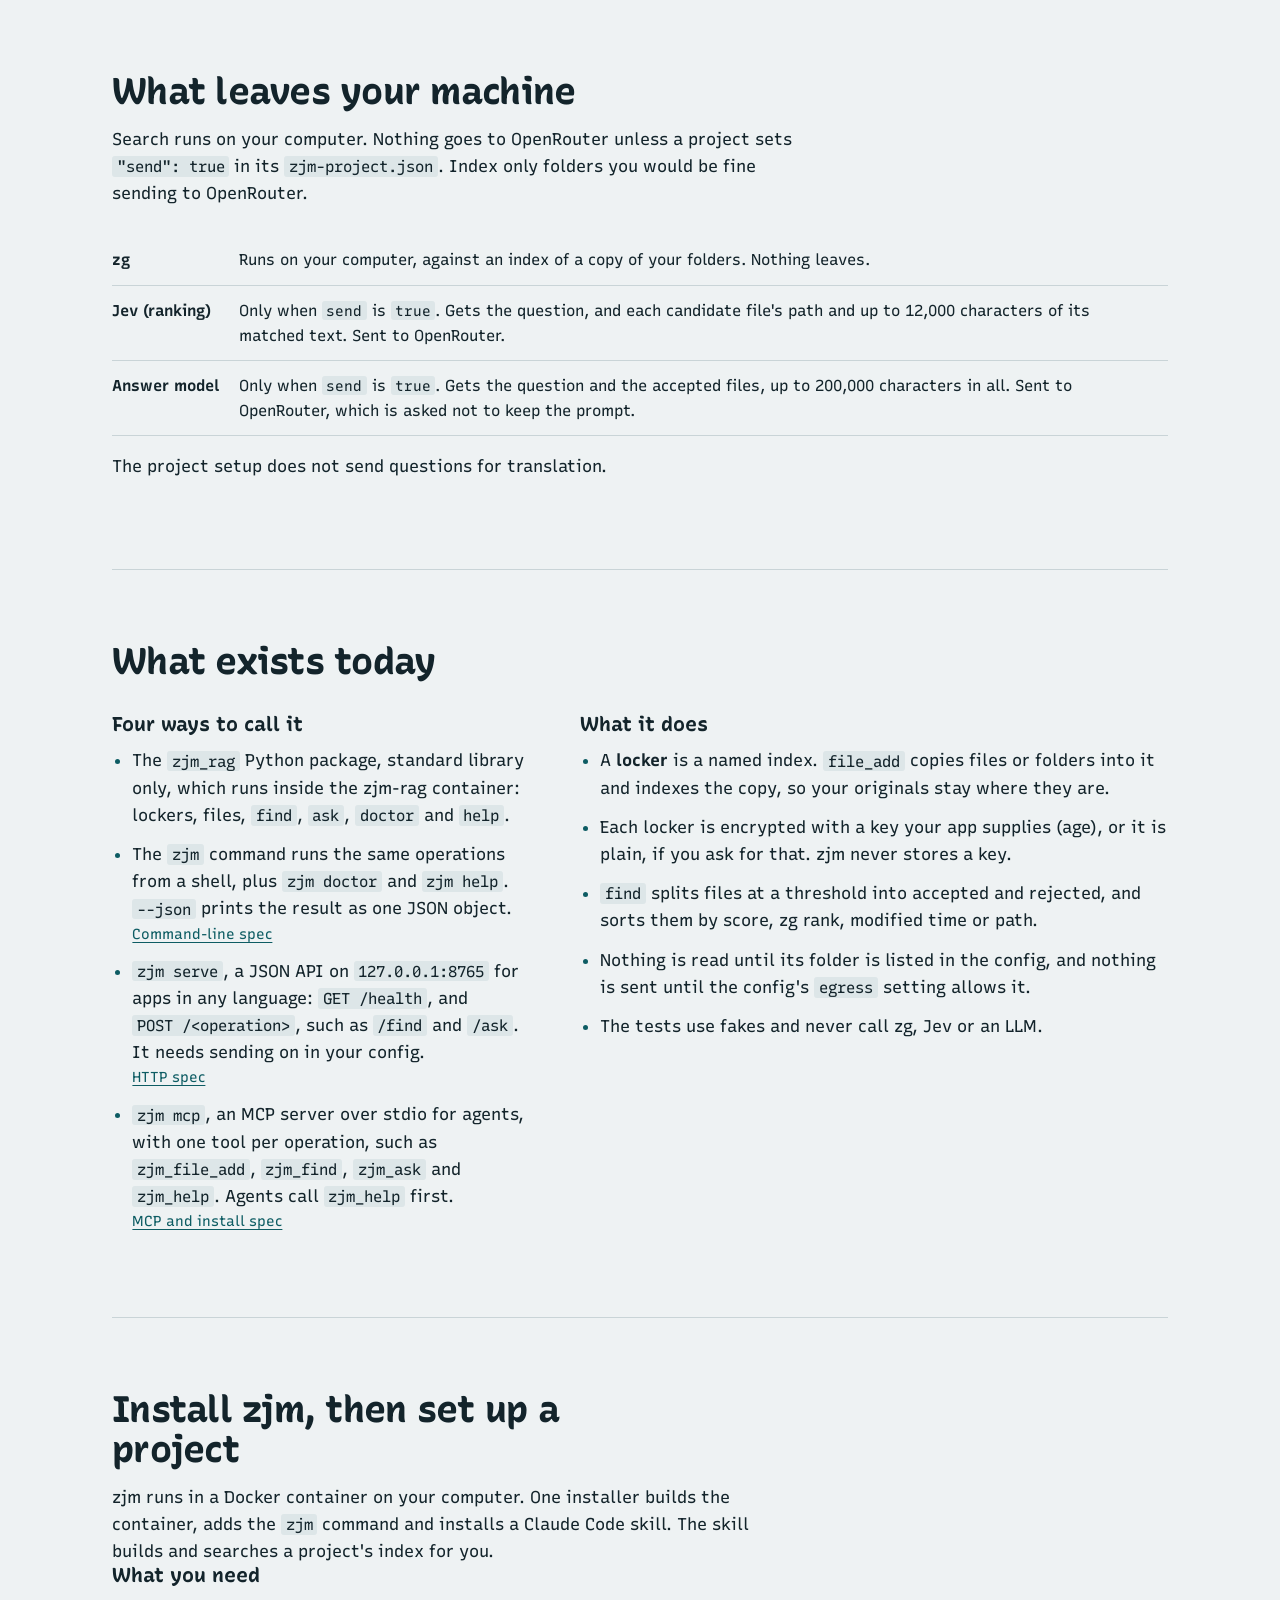
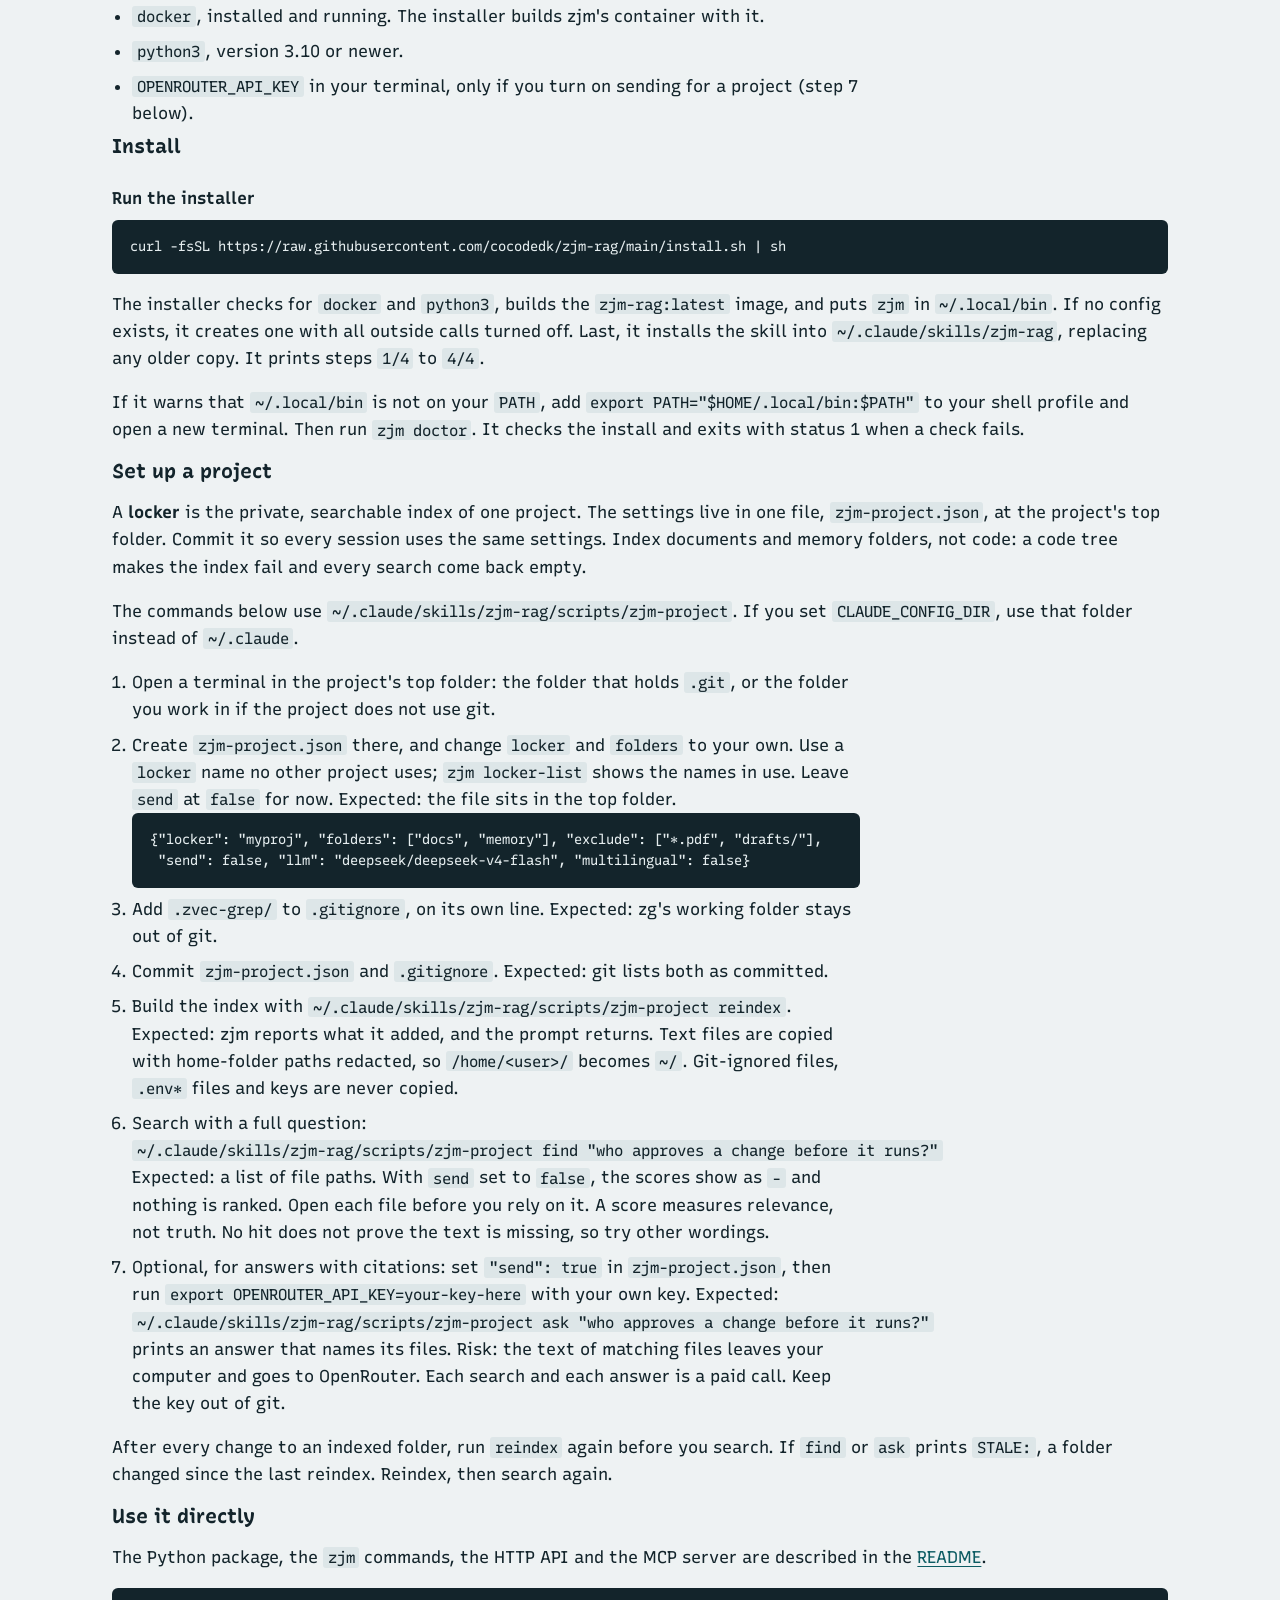
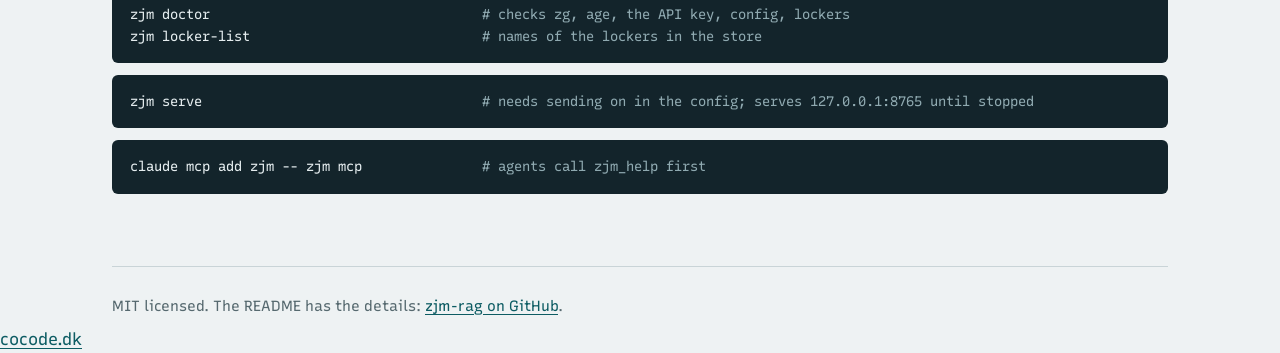
==== commit 6b8abfdc: "docs: README and website explain install and per-project setup, and match the code Written by pi (Ha" ====
--- a/website/index.html
+++ b/website/index.html
@@ -79,8 +79,8 @@
 <div class="hero">
   <header>
     <h1>Find the file that holds the answer</h1>
-    <p class="lede">zjm-rag is RAG over local files. zg searches your folders, Jev reads what comes back and judges which files actually contain the answer, and an LLM answers from those files alone, citing their paths.</p>
-    <p class="hero-note">The <code>zjm_rag</code> library, the <code>zjm</code> command with <code>--json</code> output, a local HTTP API (<code>zjm serve</code>) and an MCP server (<code>zjm mcp</code>) all work today, and one line installs them.</p>
+    <p class="lede">zjm-rag is RAG (retrieval-augmented generation, answers drawn from documents you hand over) over local files. zg searches an index of your folders, Jev judges which files actually contain the answer, and an LLM answers from those files alone, citing their paths.</p>
+    <p class="hero-note">The <code>zjm</code> command (with <code>--json</code> output), a local HTTP API (<code>zjm serve</code>) and an MCP server for agents (<code>zjm mcp</code>) work today. One line installs them, in a Docker container on your computer.</p>
     <div class="actions">
       <a class="btn btn-primary" href="https://github.com/cocodedk/zjm-rag">Read the source on GitHub</a>
       <a class="btn" href="#run">Install and try it</a>
@@ -88,17 +88,16 @@
   </header>
 
   <figure class="run">
-    <pre class="ask"><span>&gt;&gt;&gt;</span> zjm_rag.ask("which linter checks CSS files")</pre>
+    <pre class="ask"><span>&gt;&gt;&gt;</span> zjm ask "which linter checks CSS files" -l linters</pre>
     <ol class="ranked">
       <li class="sent" style="--p:.96;--i:0"><b>0.96</b><code>agent-linters/README.md</code></li>
       <li class="sent" style="--p:.81;--i:1"><b>0.81</b><code>agent-linters/bin/lintp</code></li>
       <li class="sent" style="--p:.58;--i:2"><b>0.58</b><code>agent-linters/llms.txt</code></li>
-      <li class="cut-note">Threshold 0.5: files below it come back as rejected. The best three accepted files go to the LLM.</li>
+      <li class="cut-note">Threshold 0.5: files below it are listed as rejected. The accepted files go to the answer model.</li>
       <li style="--p:.22"><b>0.22</b><code>agent-linters/shell/linters.fish</code></li>
       <li style="--p:.14"><b>0.14</b><code>agent-linters/website/index.html</code></li>
       <li style="--p:.09"><b>0.09</b><code>agent-linters/install.sh</code></li>
       <li style="--p:.03"><b>0.03</b><code>message-test-plugin/CONTRIBUTING.md</code></li>
-      <li style="--p:.02"><b>0.02</b><code>message-test-plugin/scripts/validate-plugin.py</code></li>
     </ol>
     <p class="answer">Biome checks <code>.css</code> and <code>.scss</code> files. It is listed in the linter table in <code>agent-linters/README.md</code>.</p>
     <figcaption>An illustration, not a recorded run. The paths come from the repo's test fixture; the scores are made up to show the shape of the result.</figcaption>
@@ -107,37 +106,38 @@
 
 <section aria-labelledby="how">
   <h2 id="how">Three steps, each one narrower</h2>
-  <p class="intro">Search casts a wide net, and a judge sorts the catch. Only the files the judge accepts reach the model, so it reads the files themselves, up to 20,000 characters each, instead of a pile of loose snippets.</p>
+  <p class="intro">Search casts a wide net, and, with sending on, a judge sorts the catch. Only the files that pass reach the answer model. It reads each one whole when the file is small, or the parts that matched when it is large.</p>
   <div class="steps">
     <div>
       <div class="ticks" style="--n:40"></div>
-      <p class="count">40 hits, grouped into at most 8 files</p>
+      <p class="count">Up to 40 hits, at most 8 files</p>
       <h3>zg finds</h3>
-      <p>A hybrid search, keyword and semantic, over a local <a href="https://www.npmjs.com/package/@zvec/zvec-grep">zg</a> index. <code>find</code> takes up to 40 hits and groups them by file, keeping two short snippets from each.</p>
+      <p>A hybrid search, keyword and semantic, over a local <a href="https://www.npmjs.com/package/@zvec/zvec-grep">zg</a> index of your folders. <code>find</code> takes up to 40 hits and keeps the first 8 different files, in zg's order. For each file it keeps every matched section, with overlapping lines merged, not a short preview. <code>--limit</code> changes the 8.</p>
     </div>
     <div>
       <div class="ticks" style="--n:8;--c:var(--ink)"></div>
-      <p class="count">8 files, each with a probability</p>
+      <p class="count">Up to 8 files, each with a probability</p>
       <h3>Jev judges</h3>
-      <p>One request to Jev, the OpenRouter Decisions API, asks the same question of every file: does this one contain what the answer needs? Jev judges each file from its path and snippets and returns a probability. Files at 0.5 or above are accepted. The rest come back as rejected, so none disappears without a trace.</p>
+      <p>Runs only when <code>send</code> is on. One request to Jev, the OpenRouter Decisions API, asks the same question of every file: does this one hold what the answer needs? Jev judges each file from its path and up to 12,000 characters of its matched text, and returns a probability. Files at 0.5 or above are accepted. The rest are listed as rejected, so none disappears without a trace.</p>
     </div>
     <div>
       <div class="ticks" style="--n:3;--c:#e0b800"></div>
-      <p class="count">Up to 3 accepted files, one answer</p>
+      <p class="count">Every accepted file, up to 200,000 characters</p>
       <h3>The LLM answers</h3>
-      <p><code>ask</code> sends the three best accepted files to the <code>claude</code> CLI with one instruction: answer from these files only, cite the path, and say so if they don't hold the answer. When no file passes the threshold, no LLM is called.</p>
+      <p>Runs only when <code>send</code> is on. <code>ask</code> sends the accepted files to the answer model, by default <code>deepseek/deepseek-v4-flash</code> on OpenRouter, with one instruction: answer from these files only, cite the path and lines, and say so if they do not hold the answer. Small files go whole. Larger files go as their matched parts, until the 200,000-character budget runs out. When no file passes, no model is called.</p>
     </div>
   </div>
 </section>
 
 <section aria-labelledby="leaves">
   <h2 id="leaves">What leaves your machine</h2>
-  <p class="intro">Search is local, but judging and answering are not. Point it at folders you would be fine pasting into a chat with those services.</p>
+  <p class="intro">Search runs on your computer. Nothing goes to OpenRouter unless a project sets <code>"send": true</code> in its <code>zjm-project.json</code>. Index only folders you would be fine sending to OpenRouter.</p>
   <table class="flow">
-    <tr><th scope="row">zg</th><td>Runs on your machine, against an index of a copy of your folders.</td></tr>
-    <tr><th scope="row">Jev</th><td>Gets the question, plus the path and up to two snippets of each of up to 8 files, sent to OpenRouter.</td></tr>
-    <tr><th scope="row"><code>claude</code></th><td>Gets the question, plus the path and first 20,000 characters of each file it answers from, three at most, sent to Anthropic.</td></tr>
+    <tr><th scope="row">zg</th><td>Runs on your computer, against an index of a copy of your folders. Nothing leaves.</td></tr>
+    <tr><th scope="row">Jev (ranking)</th><td>Only when <code>send</code> is <code>true</code>. Gets the question, and each candidate file's path and up to 12,000 characters of its matched text. Sent to OpenRouter.</td></tr>
+    <tr><th scope="row">Answer model</th><td>Only when <code>send</code> is <code>true</code>. Gets the question and the accepted files, up to 200,000 characters in all. Sent to OpenRouter, which is asked not to keep the prompt.</td></tr>
   </table>
+  <p>The project setup does not send questions for translation.</p>
 </section>
 
 <section aria-labelledby="status">
@@ -146,17 +146,19 @@
     <div>
       <h3>Four ways to call it</h3>
       <ul data-state="available">
-        <li data-interface="library">The <code>zjm_rag</code> library, standard library only: <code>index</code>, <code>find</code> and <code>ask</code>.</li>
-        <li data-interface="cli">The <code>zjm</code> command runs the same operations from a shell, plus <code>zjm doctor</code>. <code>--json</code> prints the result as one JSON object. <a class="spec" href="https://github.com/cocodedk/zjm-rag/blob/main/docs/lean/02-cli.md">Command-line spec</a></li>
-        <li data-interface="http"><code>zjm serve</code>, a JSON API on <code>127.0.0.1:8765</code> for apps in any language: <code>GET /health</code>, and <code>POST /index</code>, <code>/find</code> and <code>/ask</code>. <a class="spec" href="https://github.com/cocodedk/zjm-rag/blob/main/docs/lean/03-http.md">HTTP spec</a></li>
-        <li data-interface="mcp"><code>zjm mcp</code>, an MCP server over stdio for agents, with the tools <code>zjm_index</code>, <code>zjm_find</code>, <code>zjm_ask</code> and <code>zjm_doctor</code>. <a class="spec" href="https://github.com/cocodedk/zjm-rag/blob/main/docs/lean/04-mcp-install.md">MCP and install spec</a></li>
+        <li data-interface="library">The <code>zjm_rag</code> Python package, standard library only, which runs inside the zjm-rag container: lockers, files, <code>find</code>, <code>ask</code>, <code>doctor</code> and <code>help</code>.</li>
+        <li data-interface="cli">The <code>zjm</code> command runs the same operations from a shell, plus <code>zjm doctor</code> and <code>zjm help</code>. <code>--json</code> prints the result as one JSON object. <a class="spec" href="https://github.com/cocodedk/zjm-rag/blob/main/docs/lean/02-cli.md">Command-line spec</a></li>
+        <li data-interface="http"><code>zjm serve</code>, a JSON API on <code>127.0.0.1:8765</code> for apps in any language: <code>GET /health</code>, and <code>POST /&lt;operation&gt;</code>, such as <code>/find</code> and <code>/ask</code>. It needs sending on in your config. <a class="spec" href="https://github.com/cocodedk/zjm-rag/blob/main/docs/lean/03-http.md">HTTP spec</a></li>
+        <li data-interface="mcp"><code>zjm mcp</code>, an MCP server over stdio for agents, with one tool per operation, such as <code>zjm_file_add</code>, <code>zjm_find</code>, <code>zjm_ask</code> and <code>zjm_help</code>. Agents call <code>zjm_help</code> first. <a class="spec" href="https://github.com/cocodedk/zjm-rag/blob/main/docs/lean/04-mcp-install.md">MCP and install spec</a></li>
       </ul>
     </div>
     <div>
       <h3>What it does</h3>
       <ul data-state="available">
-        <li><code>index</code> copies your folders into a store (a temp directory by default) and indexes the copy, so your projects stay untouched. <code>multilingual=True</code> picks a model for non-English content.</li>
+        <li>A <strong>locker</strong> is a named index. <code>file_add</code> copies files or folders into it and indexes the copy, so your originals stay where they are.</li>
+        <li>Each locker is encrypted with a key your app supplies (age), or it is plain, if you ask for that. zjm never stores a key.</li>
         <li><code>find</code> splits files at a threshold into accepted and rejected, and sorts them by score, zg rank, modified time or path.</li>
+        <li>Nothing is read until its folder is listed in the config, and nothing is sent until the config's <code>egress</code> setting allows it.</li>
         <li>The tests use fakes and never call zg, Jev or an LLM.</li>
       </ul>
     </div>
@@ -164,29 +166,40 @@
 </section>
 
 <section id="run" aria-labelledby="try">
-  <h2 id="try">Install and try it</h2>
+  <h2 id="try">Install zjm, then set up a project</h2>
+  <p class="intro">zjm runs in a Docker container on your computer. One installer builds the container, adds the <code>zjm</code> command and installs a Claude Code skill. The skill builds and searches a project's index for you.</p>
+  <h3>What you need</h3>
   <ul class="req" data-requirements>
-    <li>Python 3.10 or newer. The package has no dependencies.</li>
-    <li><code>zg</code> on your <code>PATH</code>: <code>npm install -g @zvec/zvec-grep</code></li>
-    <li><code>OPENROUTER_API_KEY</code> set in your environment, for Jev's ranking.</li>
-    <li>The <code>claude</code> CLI, for answers.</li>
+    <li><code>docker</code>, installed and running. The installer builds zjm's container with it.</li>
+    <li><code>python3</code>, version 3.10 or newer.</li>
+    <li><code>OPENROUTER_API_KEY</code> in your terminal, only if you turn on sending for a project (step 7 below).</li>
   </ul>
-  <p class="cmd-label">Install it with one line</p>
+  <h3>Install</h3>
+  <p class="cmd-label">Run the installer</p>
 <pre class="cmd" data-install data-state="available">curl -fsSL https://raw.githubusercontent.com/cocodedk/zjm-rag/main/install.sh | sh</pre>
-  <p class="cmd-label">Index a folder, then ask, from the shell or from Python</p>
-<pre class="cmd" data-example="cli">zjm index ~/projects/some-repo              <span># copy, then index the copy</span>
-zjm find "which linter checks CSS files"    <span># accepted and rejected files</span>
-zjm ask "which linter checks CSS files"     <span># the answer and its sources</span>
-zjm doctor                                  <span># checks zg, claude and the API key</span></pre>
-<pre class="cmd" data-example="library">import os, zjm_rag
-zjm_rag.index([os.path.expanduser("~/projects/some-repo")])   <span># copy, then index the copy</span>
-hits = zjm_rag.find("which linter checks CSS files")          <span># accepted and rejected files</span>
-reply = zjm_rag.ask("which linter checks CSS files")
-print(reply["answer"], reply["files"])</pre>
-  <p class="cmd-label">Or call it over HTTP, or from an agent over MCP</p>
-<pre class="cmd" data-example="http">zjm serve                                   <span># serves 127.0.0.1:8765 until stopped</span>
-curl -s 127.0.0.1:8765/find -d '{"query": "which linter checks CSS files"}'</pre>
-<pre class="cmd" data-example="mcp">claude mcp add zjm -- zjm mcp               <span># zjm_index, zjm_find, zjm_ask, zjm_doctor</span></pre>
+  <p>The installer checks for <code>docker</code> and <code>python3</code>, builds the <code>zjm-rag:latest</code> image, and puts <code>zjm</code> in <code>~/.local/bin</code>. If no config exists, it creates one with all outside calls turned off. Last, it installs the skill into <code>~/.claude/skills/zjm-rag</code>, replacing any older copy. It prints steps <code>1/4</code> to <code>4/4</code>.</p>
+  <p>If it warns that <code>~/.local/bin</code> is not on your <code>PATH</code>, add <code>export PATH="$HOME/.local/bin:$PATH"</code> to your shell profile and open a new terminal. Then run <code>zjm doctor</code>. It checks the install and exits with status 1 when a check fails.</p>
+  <h3>Set up a project</h3>
+  <p>A <strong>locker</strong> is the private, searchable index of one project. The settings live in one file, <code>zjm-project.json</code>, at the project's top folder. Commit it so every session uses the same settings. Index documents and memory folders, not code: a code tree makes the index fail and every search come back empty.</p>
+  <p>The commands below use <code>~/.claude/skills/zjm-rag/scripts/zjm-project</code>. If you set <code>CLAUDE_CONFIG_DIR</code>, use that folder instead of <code>~/.claude</code>.</p>
+  <ol class="req">
+    <li>Open a terminal in the project's top folder: the folder that holds <code>.git</code>, or the folder you work in if the project does not use git.</li>
+    <li>Create <code>zjm-project.json</code> there, and change <code>locker</code> and <code>folders</code> to your own. Use a <code>locker</code> name no other project uses; <code>zjm locker-list</code> shows the names in use. Leave <code>send</code> at <code>false</code> for now. Expected: the file sits in the top folder.
+<pre class="cmd">{"locker": "myproj", "folders": ["docs", "memory"], "exclude": ["*.pdf", "drafts/"],
+ "send": false, "llm": "deepseek/deepseek-v4-flash", "multilingual": false}</pre></li>
+    <li>Add <code>.zvec-grep/</code> to <code>.gitignore</code>, on its own line. Expected: zg's working folder stays out of git.</li>
+    <li>Commit <code>zjm-project.json</code> and <code>.gitignore</code>. Expected: git lists both as committed.</li>
+    <li>Build the index with <code>~/.claude/skills/zjm-rag/scripts/zjm-project reindex</code>. Expected: zjm reports what it added, and the prompt returns. Text files are copied with home-folder paths redacted, so <code>/home/&lt;user&gt;/</code> becomes <code>~/</code>. Git-ignored files, <code>.env*</code> files and keys are never copied.</li>
+    <li>Search with a full question: <code>~/.claude/skills/zjm-rag/scripts/zjm-project find "who approves a change before it runs?"</code> Expected: a list of file paths. With <code>send</code> set to <code>false</code>, the scores show as <code>-</code> and nothing is ranked. Open each file before you rely on it. A score measures relevance, not truth. No hit does not prove the text is missing, so try other wordings.</li>
+    <li>Optional, for answers with citations: set <code>"send": true</code> in <code>zjm-project.json</code>, then run <code>export OPENROUTER_API_KEY=your-key-here</code> with your own key. Expected: <code>~/.claude/skills/zjm-rag/scripts/zjm-project ask "who approves a change before it runs?"</code> prints an answer that names its files. Risk: the text of matching files leaves your computer and goes to OpenRouter. Each search and each answer is a paid call. Keep the key out of git.</li>
+  </ol>
+  <p>After every change to an indexed folder, run <code>reindex</code> again before you search. If <code>find</code> or <code>ask</code> prints <code>STALE:</code>, a folder changed since the last reindex. Reindex, then search again.</p>
+  <h3>Use it directly</h3>
+  <p>The Python package, the <code>zjm</code> commands, the HTTP API and the MCP server are described in the <a href="https://github.com/cocodedk/zjm-rag#use">README</a>.</p>
+<pre class="cmd" data-example="cli">zjm doctor                                  <span># checks zg, age, the API key, config, lockers</span>
+zjm locker-list                             <span># names of the lockers in the store</span></pre>
+<pre class="cmd" data-example="http">zjm serve                                   <span># needs sending on in the config; serves 127.0.0.1:8765 until stopped</span></pre>
+<pre class="cmd" data-example="mcp">claude mcp add zjm -- zjm mcp               <span># agents call zjm_help first</span></pre>
 </section>
 
 <footer class="site-foot">
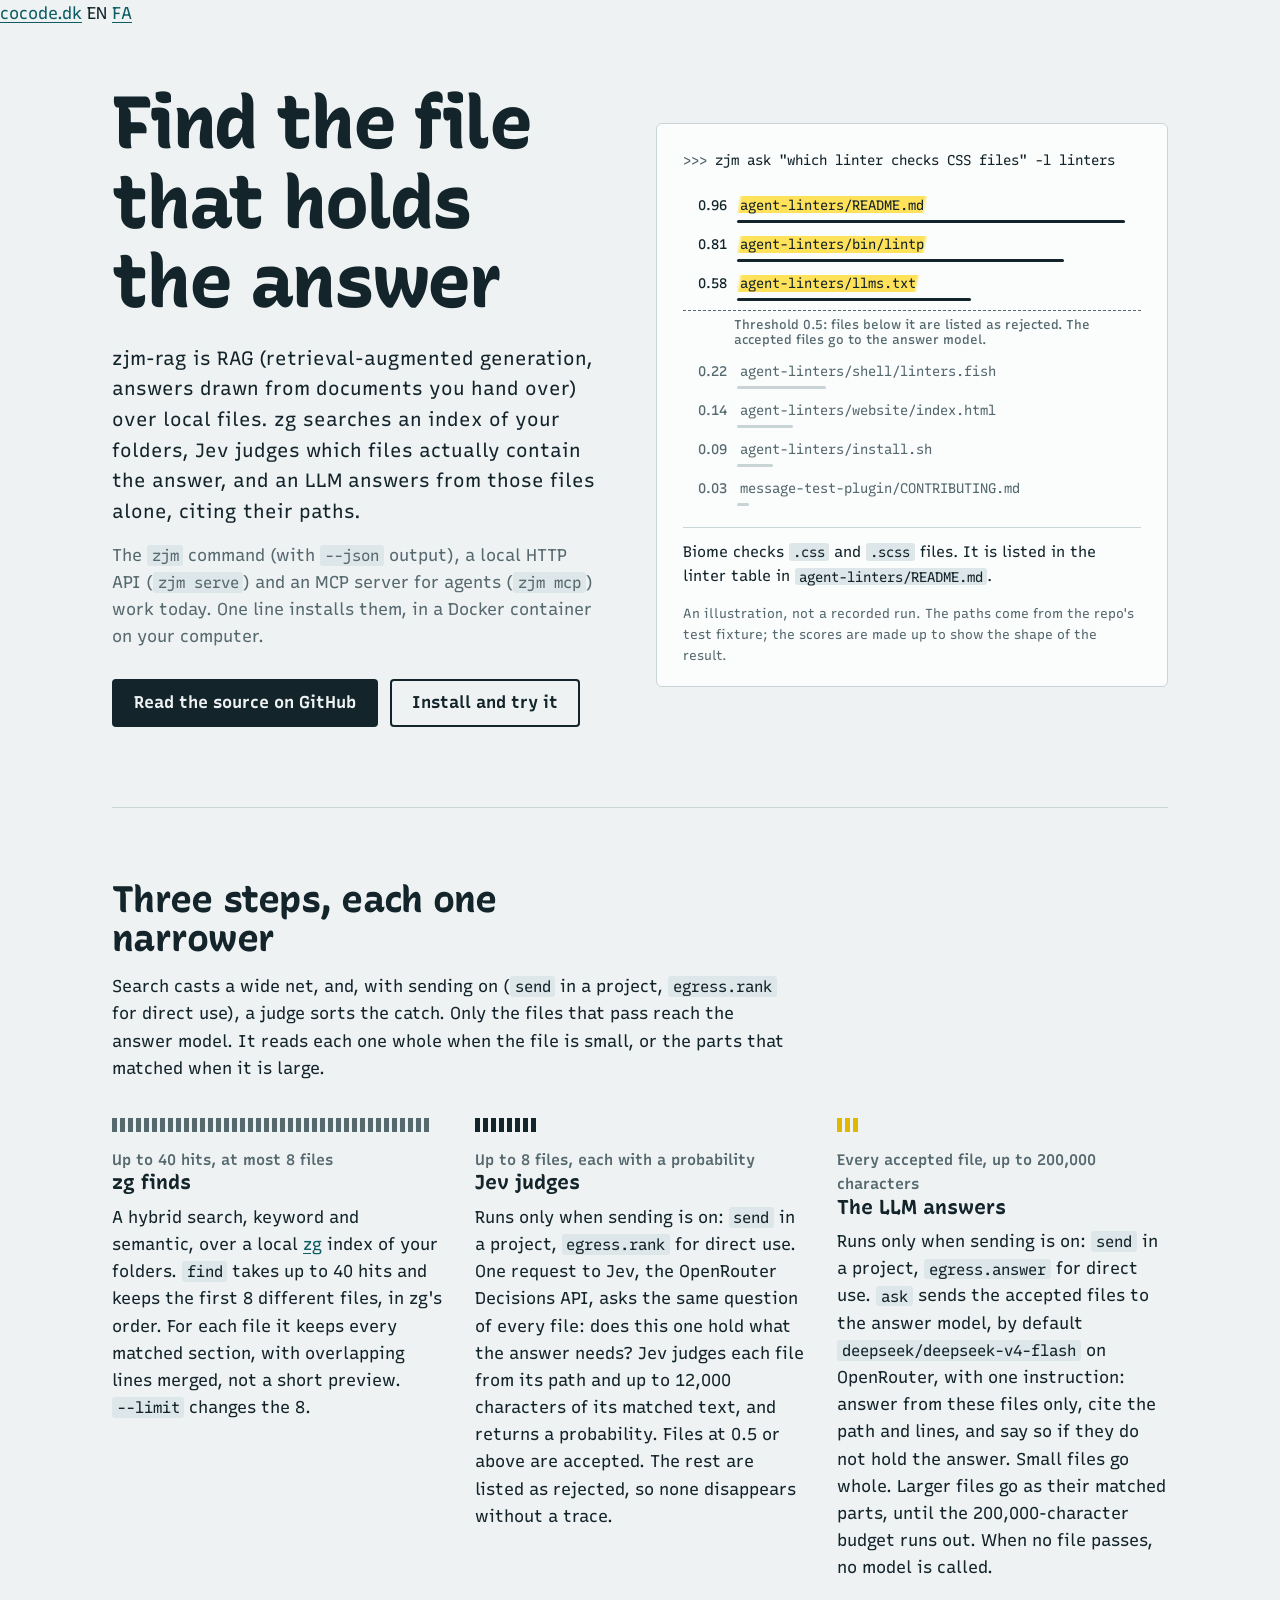
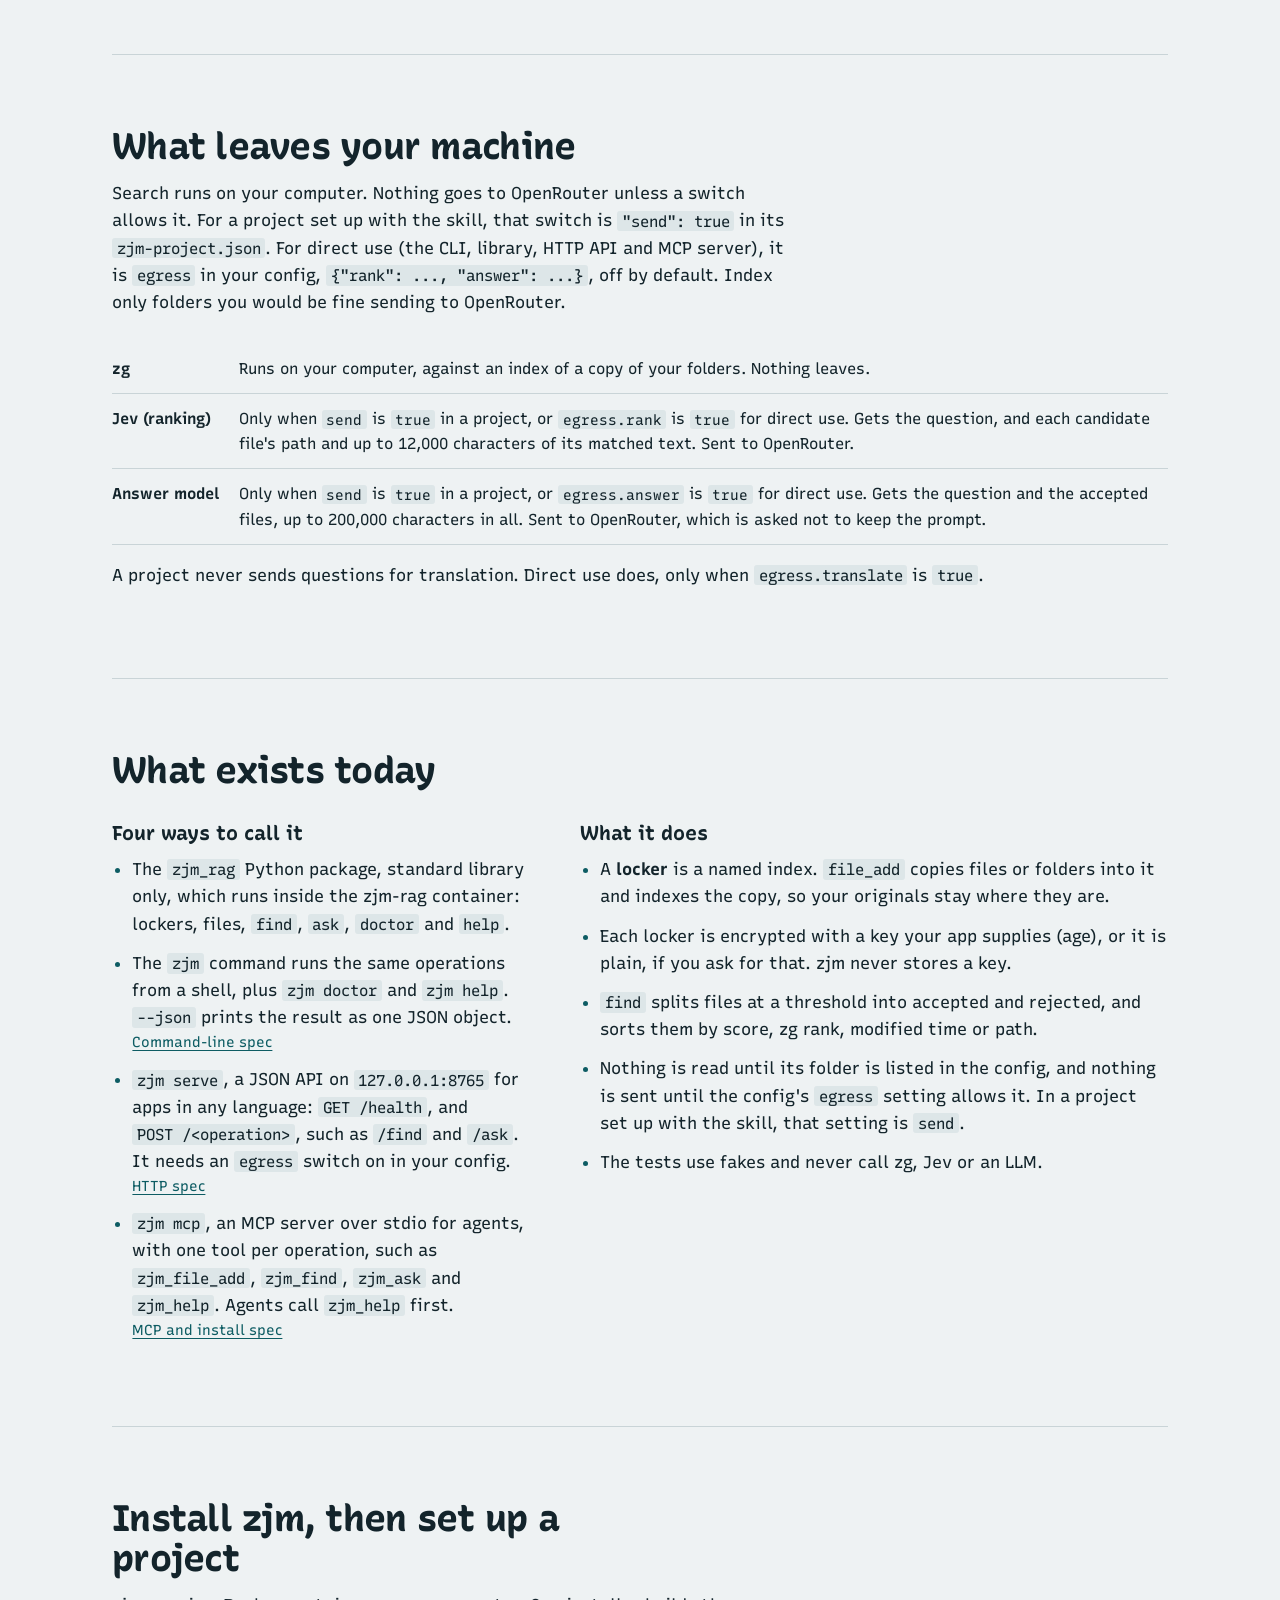
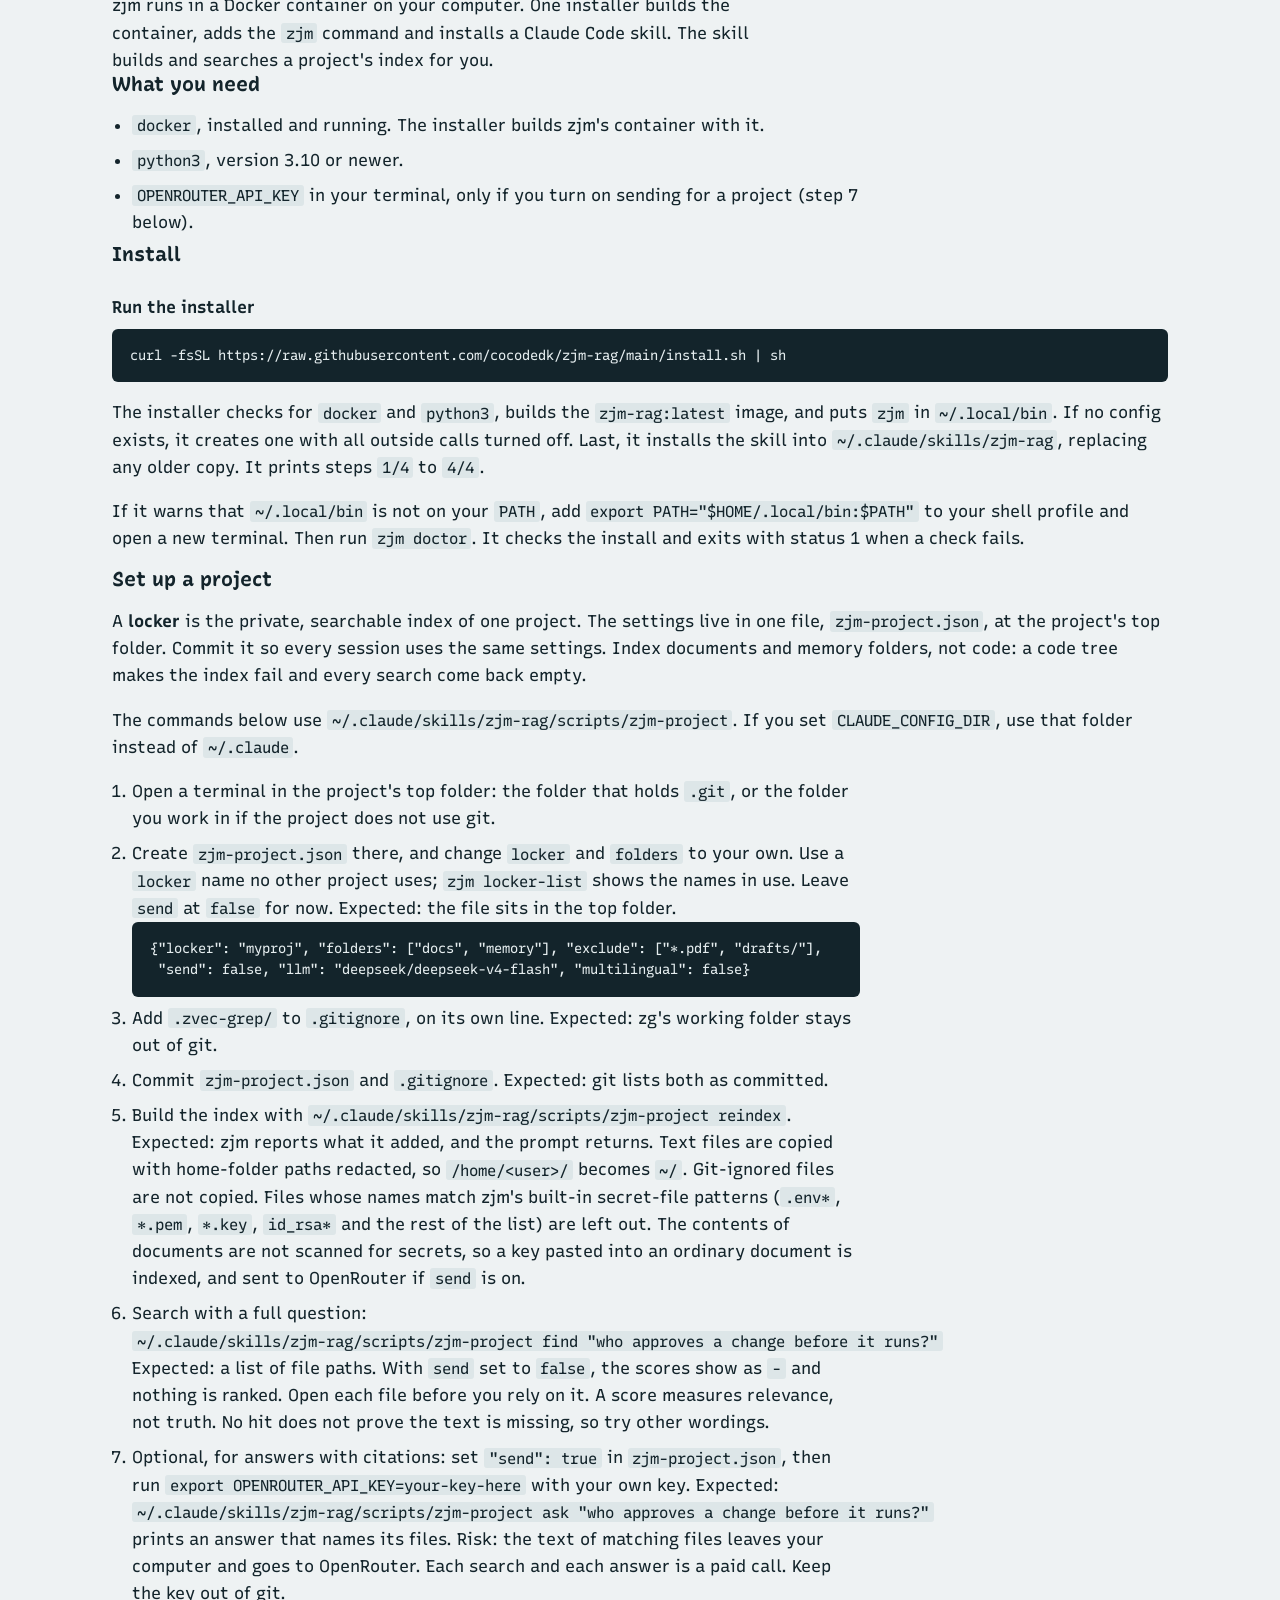
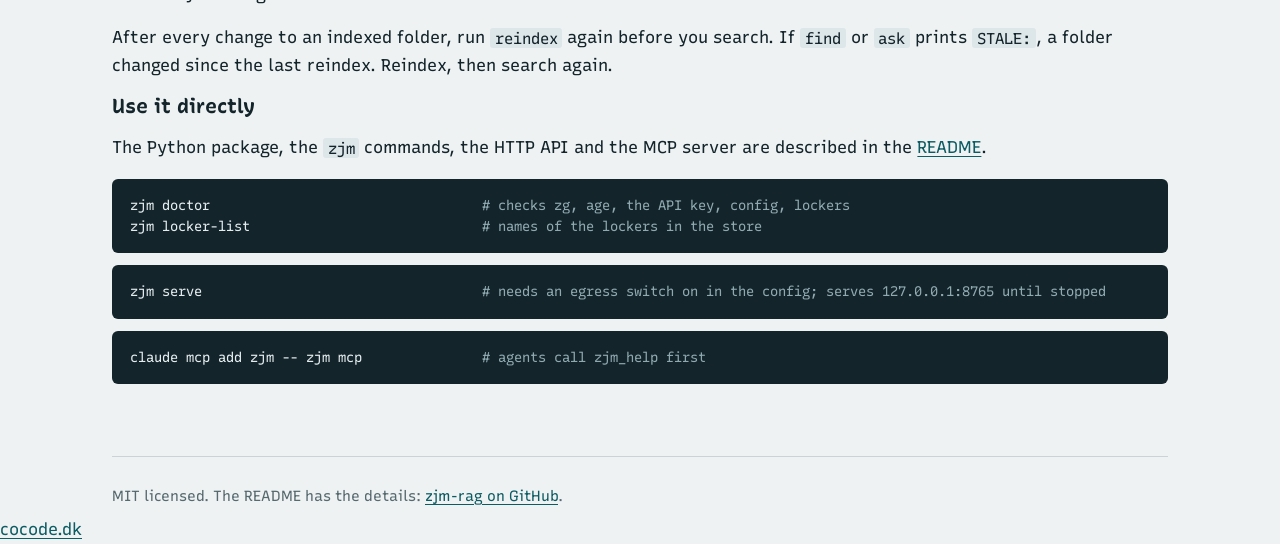
==== commit 128a64c9: "docs: secret filtering is by file name only, and send (zjm-project) is told apart from egress (direc" ====
--- a/website/index.html
+++ b/website/index.html
@@ -106,7 +106,7 @@
 
 <section aria-labelledby="how">
   <h2 id="how">Three steps, each one narrower</h2>
-  <p class="intro">Search casts a wide net, and, with sending on, a judge sorts the catch. Only the files that pass reach the answer model. It reads each one whole when the file is small, or the parts that matched when it is large.</p>
+  <p class="intro">Search casts a wide net, and, with sending on (<code>send</code> in a project, <code>egress.rank</code> for direct use), a judge sorts the catch. Only the files that pass reach the answer model. It reads each one whole when the file is small, or the parts that matched when it is large.</p>
   <div class="steps">
     <div>
       <div class="ticks" style="--n:40"></div>
@@ -118,26 +118,26 @@
       <div class="ticks" style="--n:8;--c:var(--ink)"></div>
       <p class="count">Up to 8 files, each with a probability</p>
       <h3>Jev judges</h3>
-      <p>Runs only when <code>send</code> is on. One request to Jev, the OpenRouter Decisions API, asks the same question of every file: does this one hold what the answer needs? Jev judges each file from its path and up to 12,000 characters of its matched text, and returns a probability. Files at 0.5 or above are accepted. The rest are listed as rejected, so none disappears without a trace.</p>
+      <p>Runs only when sending is on: <code>send</code> in a project, <code>egress.rank</code> for direct use. One request to Jev, the OpenRouter Decisions API, asks the same question of every file: does this one hold what the answer needs? Jev judges each file from its path and up to 12,000 characters of its matched text, and returns a probability. Files at 0.5 or above are accepted. The rest are listed as rejected, so none disappears without a trace.</p>
     </div>
     <div>
       <div class="ticks" style="--n:3;--c:#e0b800"></div>
       <p class="count">Every accepted file, up to 200,000 characters</p>
       <h3>The LLM answers</h3>
-      <p>Runs only when <code>send</code> is on. <code>ask</code> sends the accepted files to the answer model, by default <code>deepseek/deepseek-v4-flash</code> on OpenRouter, with one instruction: answer from these files only, cite the path and lines, and say so if they do not hold the answer. Small files go whole. Larger files go as their matched parts, until the 200,000-character budget runs out. When no file passes, no model is called.</p>
+      <p>Runs only when sending is on: <code>send</code> in a project, <code>egress.answer</code> for direct use. <code>ask</code> sends the accepted files to the answer model, by default <code>deepseek/deepseek-v4-flash</code> on OpenRouter, with one instruction: answer from these files only, cite the path and lines, and say so if they do not hold the answer. Small files go whole. Larger files go as their matched parts, until the 200,000-character budget runs out. When no file passes, no model is called.</p>
     </div>
   </div>
 </section>
 
 <section aria-labelledby="leaves">
   <h2 id="leaves">What leaves your machine</h2>
-  <p class="intro">Search runs on your computer. Nothing goes to OpenRouter unless a project sets <code>"send": true</code> in its <code>zjm-project.json</code>. Index only folders you would be fine sending to OpenRouter.</p>
+  <p class="intro">Search runs on your computer. Nothing goes to OpenRouter unless a switch allows it. For a project set up with the skill, that switch is <code>"send": true</code> in its <code>zjm-project.json</code>. For direct use (the CLI, library, HTTP API and MCP server), it is <code>egress</code> in your config, <code>{"rank": ..., "answer": ...}</code>, off by default. Index only folders you would be fine sending to OpenRouter.</p>
   <table class="flow">
     <tr><th scope="row">zg</th><td>Runs on your computer, against an index of a copy of your folders. Nothing leaves.</td></tr>
-    <tr><th scope="row">Jev (ranking)</th><td>Only when <code>send</code> is <code>true</code>. Gets the question, and each candidate file's path and up to 12,000 characters of its matched text. Sent to OpenRouter.</td></tr>
-    <tr><th scope="row">Answer model</th><td>Only when <code>send</code> is <code>true</code>. Gets the question and the accepted files, up to 200,000 characters in all. Sent to OpenRouter, which is asked not to keep the prompt.</td></tr>
+    <tr><th scope="row">Jev (ranking)</th><td>Only when <code>send</code> is <code>true</code> in a project, or <code>egress.rank</code> is <code>true</code> for direct use. Gets the question, and each candidate file's path and up to 12,000 characters of its matched text. Sent to OpenRouter.</td></tr>
+    <tr><th scope="row">Answer model</th><td>Only when <code>send</code> is <code>true</code> in a project, or <code>egress.answer</code> is <code>true</code> for direct use. Gets the question and the accepted files, up to 200,000 characters in all. Sent to OpenRouter, which is asked not to keep the prompt.</td></tr>
   </table>
-  <p>The project setup does not send questions for translation.</p>
+  <p>A project never sends questions for translation. Direct use does, only when <code>egress.translate</code> is <code>true</code>.</p>
 </section>
 
 <section aria-labelledby="status">
@@ -148,7 +148,7 @@
       <ul data-state="available">
         <li data-interface="library">The <code>zjm_rag</code> Python package, standard library only, which runs inside the zjm-rag container: lockers, files, <code>find</code>, <code>ask</code>, <code>doctor</code> and <code>help</code>.</li>
         <li data-interface="cli">The <code>zjm</code> command runs the same operations from a shell, plus <code>zjm doctor</code> and <code>zjm help</code>. <code>--json</code> prints the result as one JSON object. <a class="spec" href="https://github.com/cocodedk/zjm-rag/blob/main/docs/lean/02-cli.md">Command-line spec</a></li>
-        <li data-interface="http"><code>zjm serve</code>, a JSON API on <code>127.0.0.1:8765</code> for apps in any language: <code>GET /health</code>, and <code>POST /&lt;operation&gt;</code>, such as <code>/find</code> and <code>/ask</code>. It needs sending on in your config. <a class="spec" href="https://github.com/cocodedk/zjm-rag/blob/main/docs/lean/03-http.md">HTTP spec</a></li>
+        <li data-interface="http"><code>zjm serve</code>, a JSON API on <code>127.0.0.1:8765</code> for apps in any language: <code>GET /health</code>, and <code>POST /&lt;operation&gt;</code>, such as <code>/find</code> and <code>/ask</code>. It needs an <code>egress</code> switch on in your config. <a class="spec" href="https://github.com/cocodedk/zjm-rag/blob/main/docs/lean/03-http.md">HTTP spec</a></li>
         <li data-interface="mcp"><code>zjm mcp</code>, an MCP server over stdio for agents, with one tool per operation, such as <code>zjm_file_add</code>, <code>zjm_find</code>, <code>zjm_ask</code> and <code>zjm_help</code>. Agents call <code>zjm_help</code> first. <a class="spec" href="https://github.com/cocodedk/zjm-rag/blob/main/docs/lean/04-mcp-install.md">MCP and install spec</a></li>
       </ul>
     </div>
@@ -158,7 +158,7 @@
         <li>A <strong>locker</strong> is a named index. <code>file_add</code> copies files or folders into it and indexes the copy, so your originals stay where they are.</li>
         <li>Each locker is encrypted with a key your app supplies (age), or it is plain, if you ask for that. zjm never stores a key.</li>
         <li><code>find</code> splits files at a threshold into accepted and rejected, and sorts them by score, zg rank, modified time or path.</li>
-        <li>Nothing is read until its folder is listed in the config, and nothing is sent until the config's <code>egress</code> setting allows it.</li>
+        <li>Nothing is read until its folder is listed in the config, and nothing is sent until the config's <code>egress</code> setting allows it. In a project set up with the skill, that setting is <code>send</code>.</li>
         <li>The tests use fakes and never call zg, Jev or an LLM.</li>
       </ul>
     </div>
@@ -189,7 +189,7 @@
  "send": false, "llm": "deepseek/deepseek-v4-flash", "multilingual": false}</pre></li>
     <li>Add <code>.zvec-grep/</code> to <code>.gitignore</code>, on its own line. Expected: zg's working folder stays out of git.</li>
     <li>Commit <code>zjm-project.json</code> and <code>.gitignore</code>. Expected: git lists both as committed.</li>
-    <li>Build the index with <code>~/.claude/skills/zjm-rag/scripts/zjm-project reindex</code>. Expected: zjm reports what it added, and the prompt returns. Text files are copied with home-folder paths redacted, so <code>/home/&lt;user&gt;/</code> becomes <code>~/</code>. Git-ignored files, <code>.env*</code> files and keys are never copied.</li>
+    <li>Build the index with <code>~/.claude/skills/zjm-rag/scripts/zjm-project reindex</code>. Expected: zjm reports what it added, and the prompt returns. Text files are copied with home-folder paths redacted, so <code>/home/&lt;user&gt;/</code> becomes <code>~/</code>. Git-ignored files are not copied. Files whose names match zjm's built-in secret-file patterns (<code>.env*</code>, <code>*.pem</code>, <code>*.key</code>, <code>id_rsa*</code> and the rest of the list) are left out. The contents of documents are not scanned for secrets, so a key pasted into an ordinary document is indexed, and sent to OpenRouter if <code>send</code> is on.</li>
     <li>Search with a full question: <code>~/.claude/skills/zjm-rag/scripts/zjm-project find "who approves a change before it runs?"</code> Expected: a list of file paths. With <code>send</code> set to <code>false</code>, the scores show as <code>-</code> and nothing is ranked. Open each file before you rely on it. A score measures relevance, not truth. No hit does not prove the text is missing, so try other wordings.</li>
     <li>Optional, for answers with citations: set <code>"send": true</code> in <code>zjm-project.json</code>, then run <code>export OPENROUTER_API_KEY=your-key-here</code> with your own key. Expected: <code>~/.claude/skills/zjm-rag/scripts/zjm-project ask "who approves a change before it runs?"</code> prints an answer that names its files. Risk: the text of matching files leaves your computer and goes to OpenRouter. Each search and each answer is a paid call. Keep the key out of git.</li>
   </ol>
@@ -198,7 +198,7 @@
   <p>The Python package, the <code>zjm</code> commands, the HTTP API and the MCP server are described in the <a href="https://github.com/cocodedk/zjm-rag#use">README</a>.</p>
 <pre class="cmd" data-example="cli">zjm doctor                                  <span># checks zg, age, the API key, config, lockers</span>
 zjm locker-list                             <span># names of the lockers in the store</span></pre>
-<pre class="cmd" data-example="http">zjm serve                                   <span># needs sending on in the config; serves 127.0.0.1:8765 until stopped</span></pre>
+<pre class="cmd" data-example="http">zjm serve                                   <span># needs an egress switch on in the config; serves 127.0.0.1:8765 until stopped</span></pre>
 <pre class="cmd" data-example="mcp">claude mcp add zjm -- zjm mcp               <span># agents call zjm_help first</span></pre>
 </section>
 
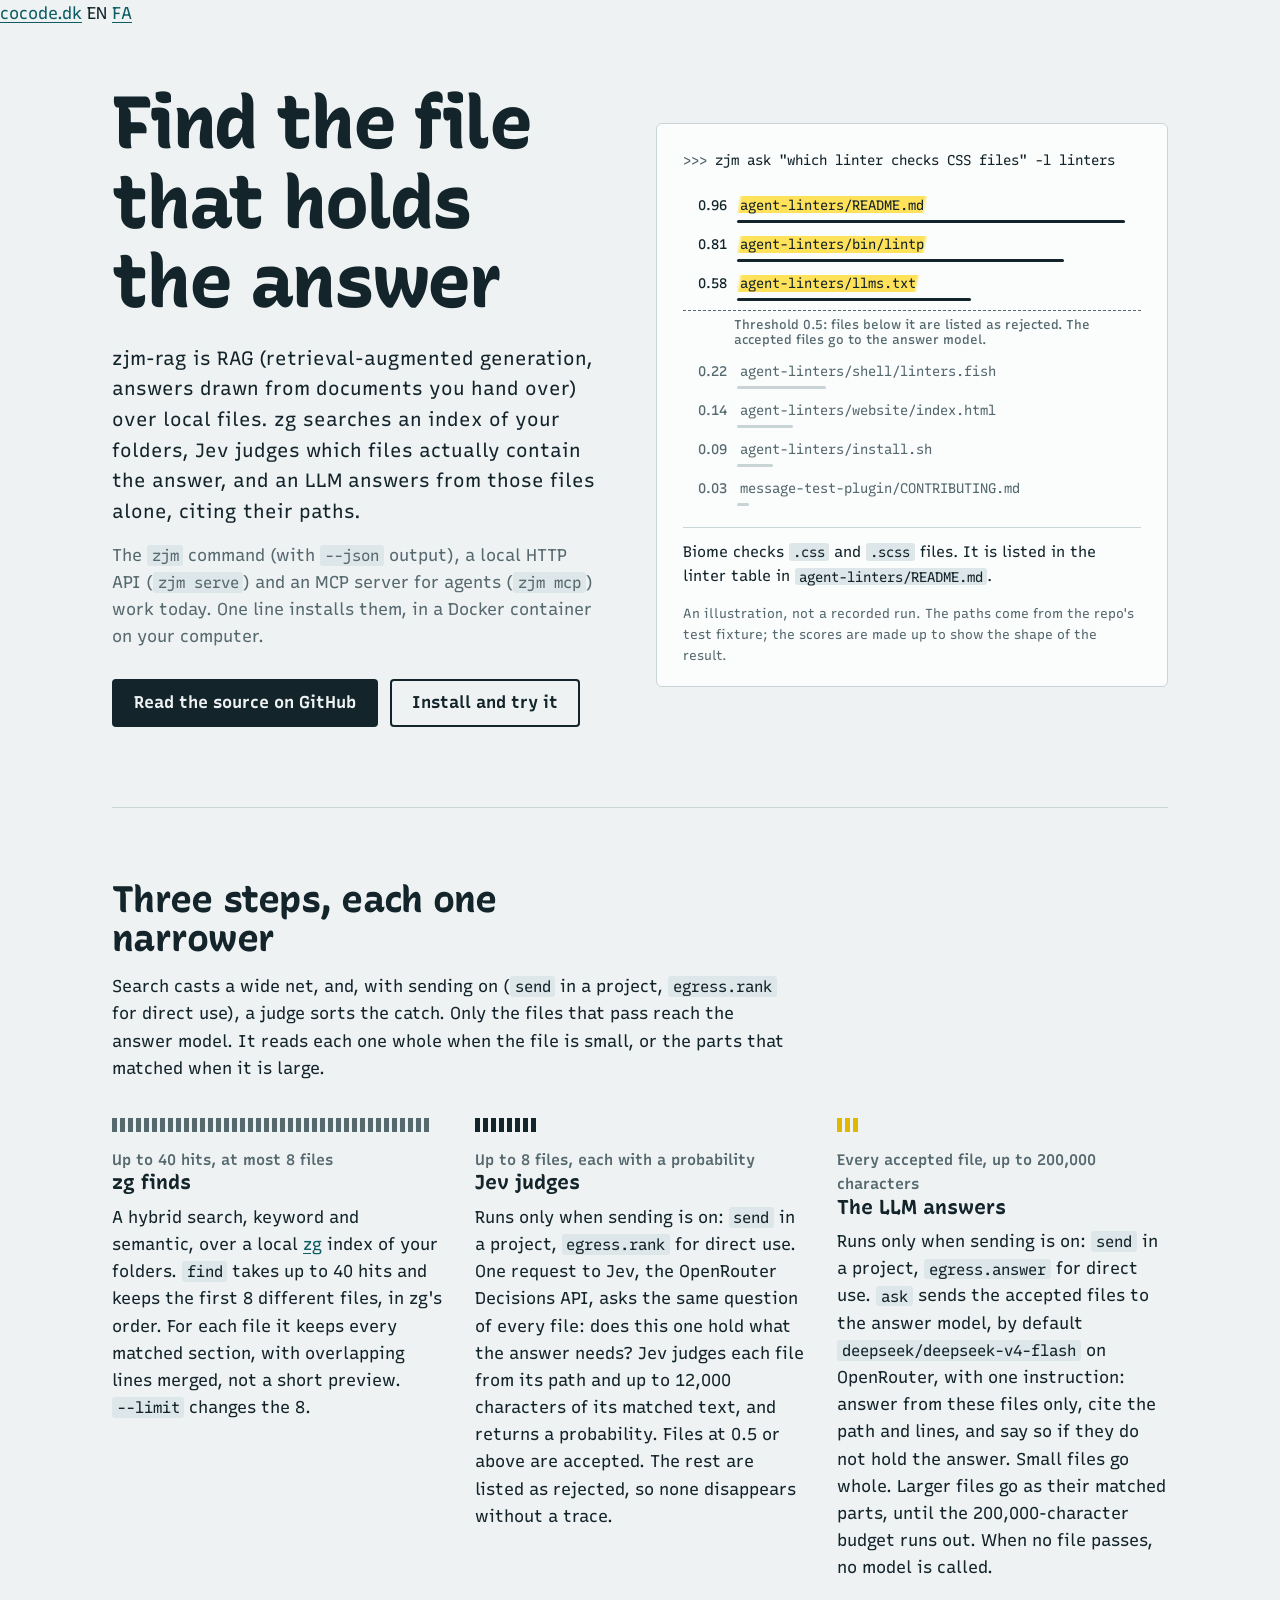
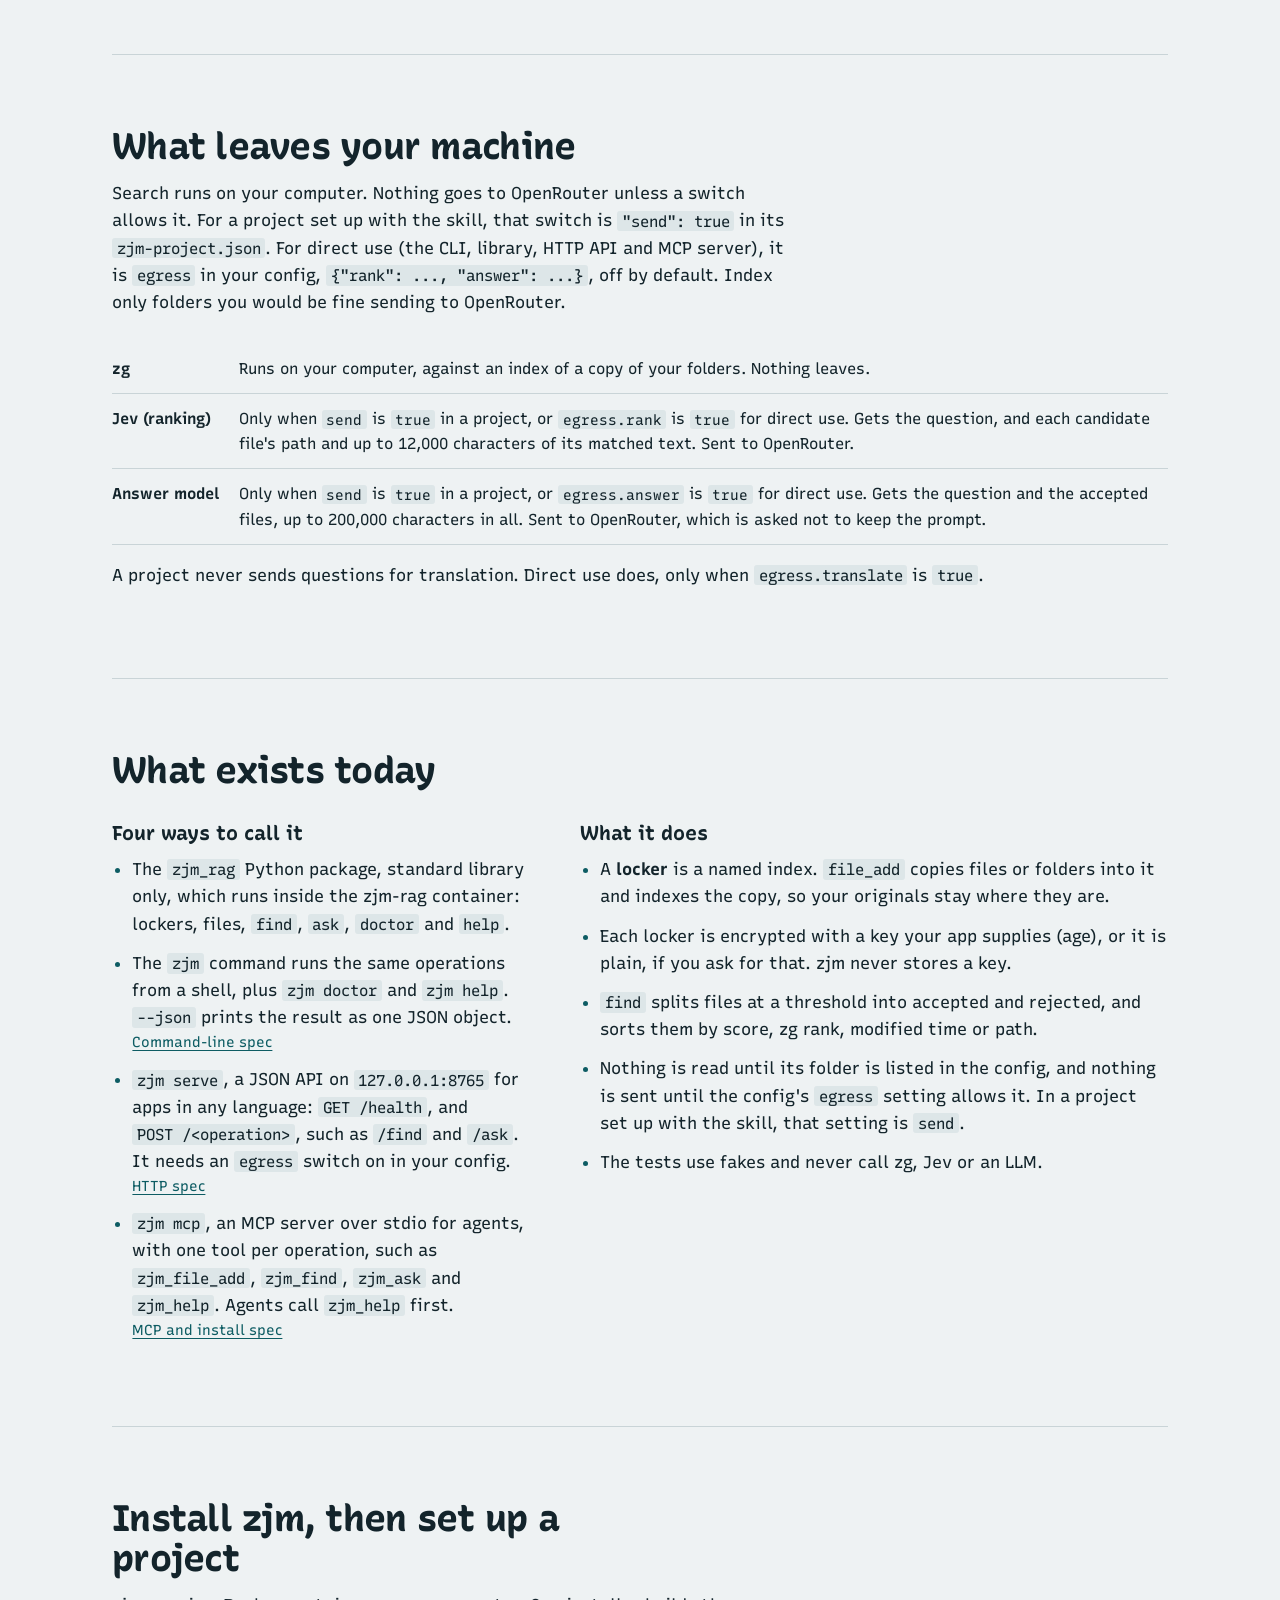
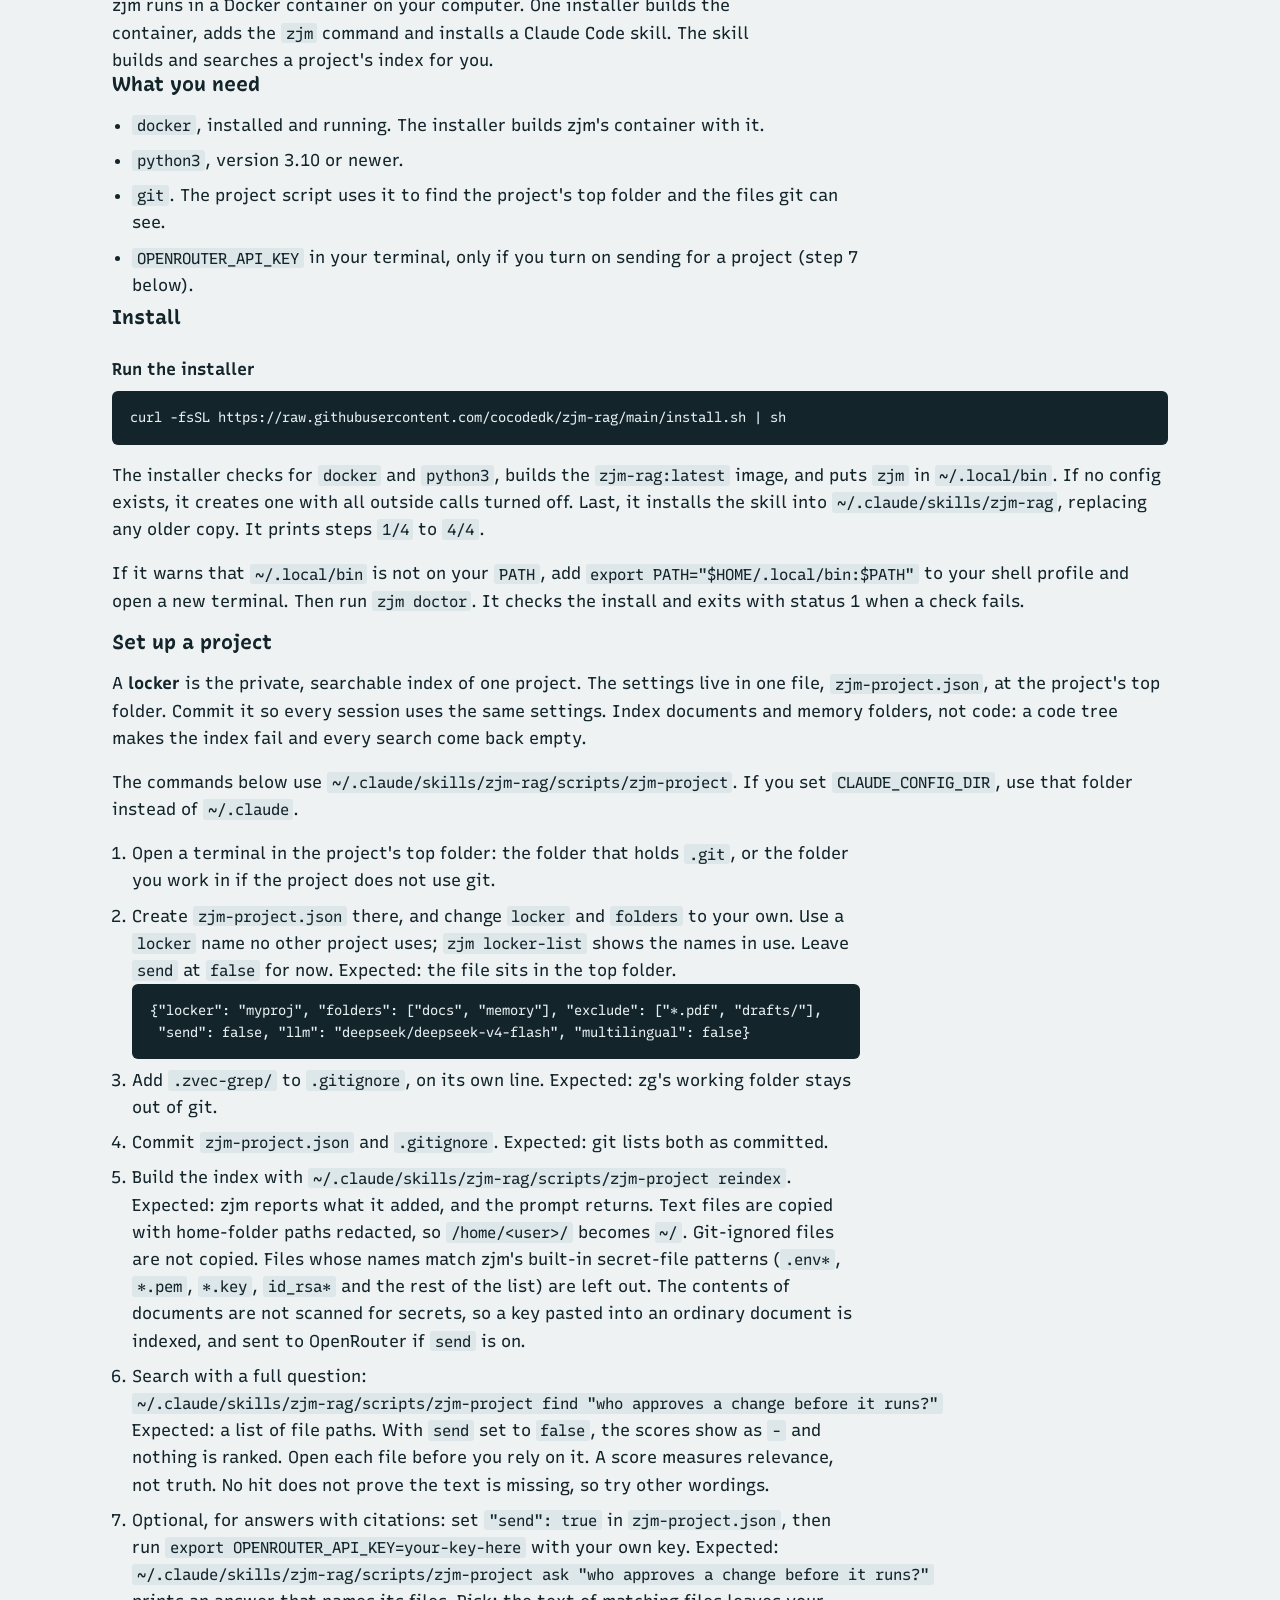
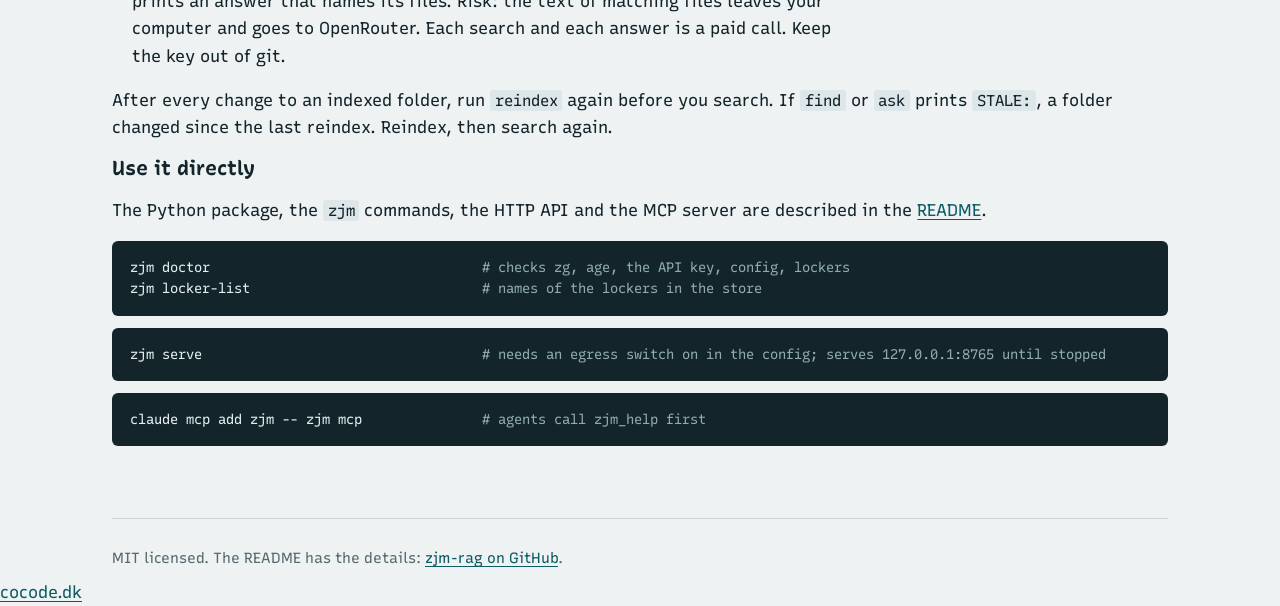
==== commit 290e8857: "docs: git is a prerequisite, locker names start with a letter or digit, and the skill's install path" ====
--- a/website/index.html
+++ b/website/index.html
@@ -172,6 +172,7 @@
   <ul class="req" data-requirements>
     <li><code>docker</code>, installed and running. The installer builds zjm's container with it.</li>
     <li><code>python3</code>, version 3.10 or newer.</li>
+    <li><code>git</code>. The project script uses it to find the project's top folder and the files git can see.</li>
     <li><code>OPENROUTER_API_KEY</code> in your terminal, only if you turn on sending for a project (step 7 below).</li>
   </ul>
   <h3>Install</h3>
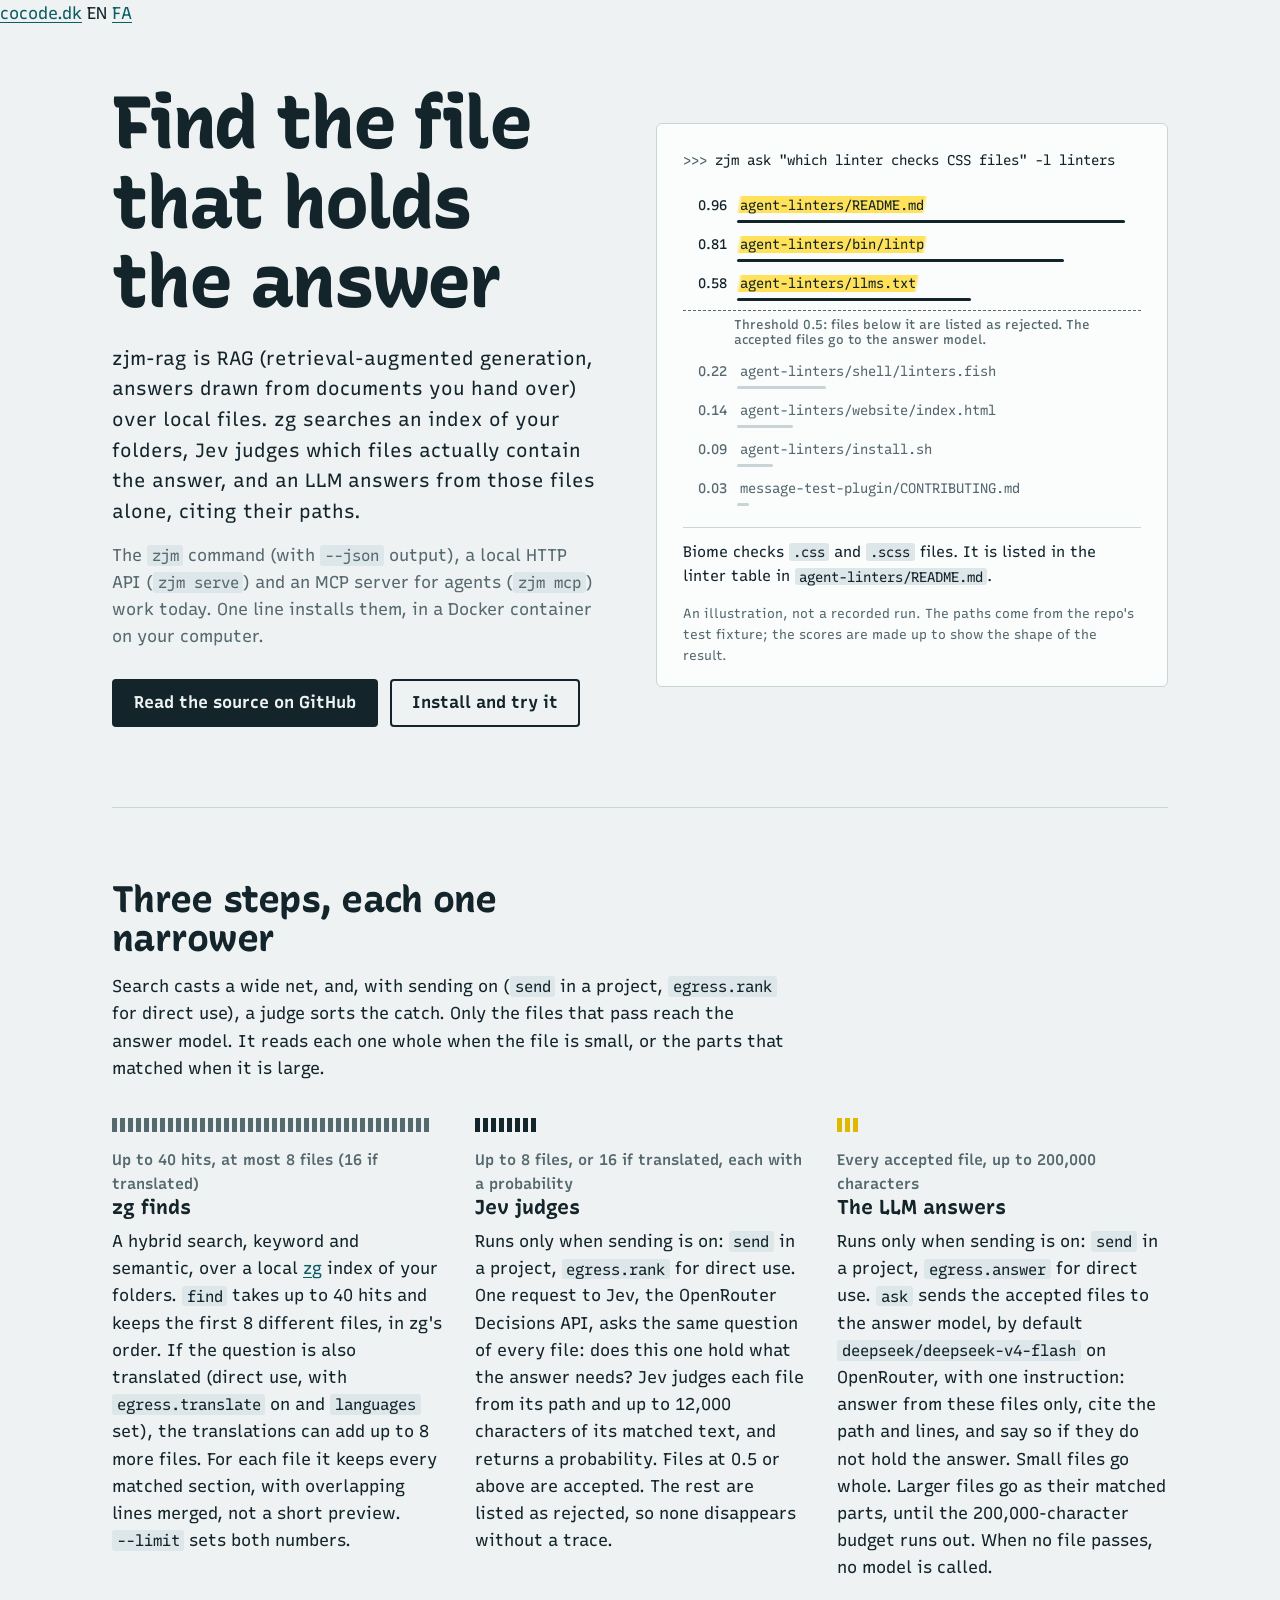
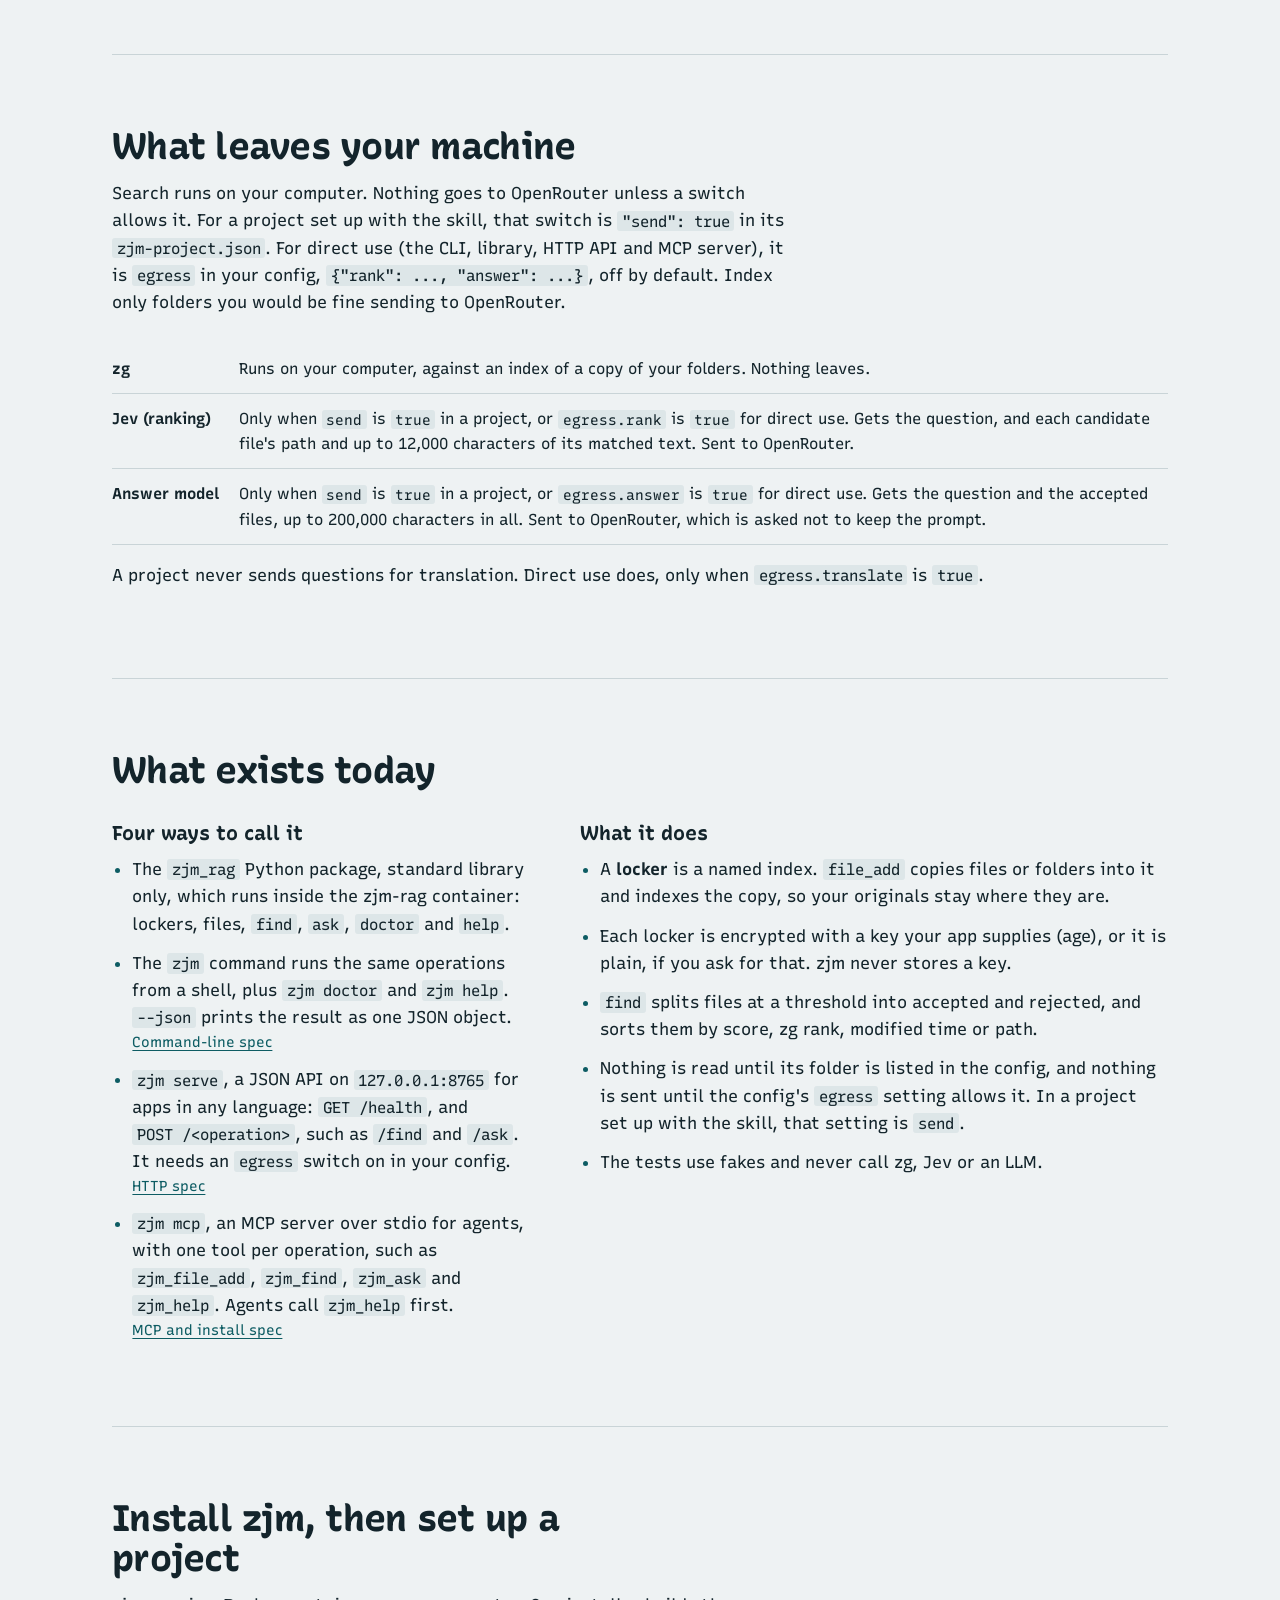
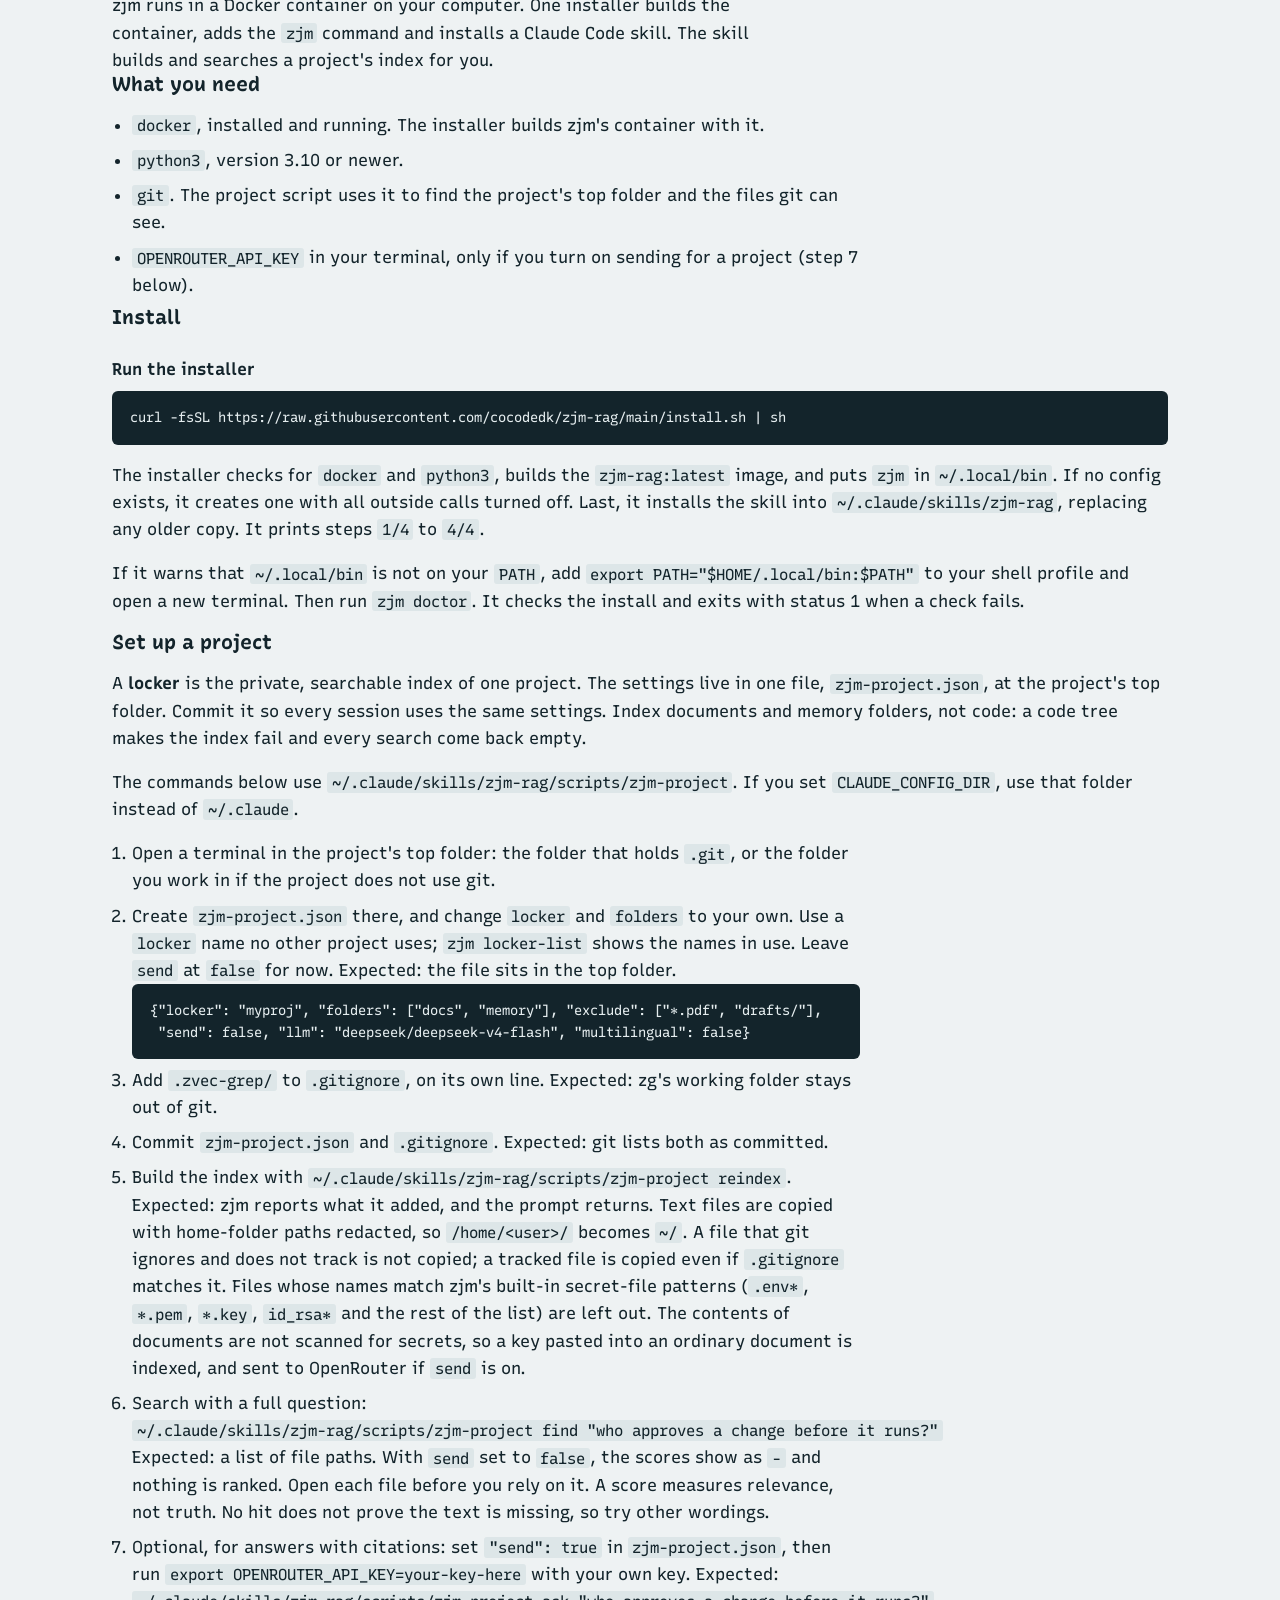
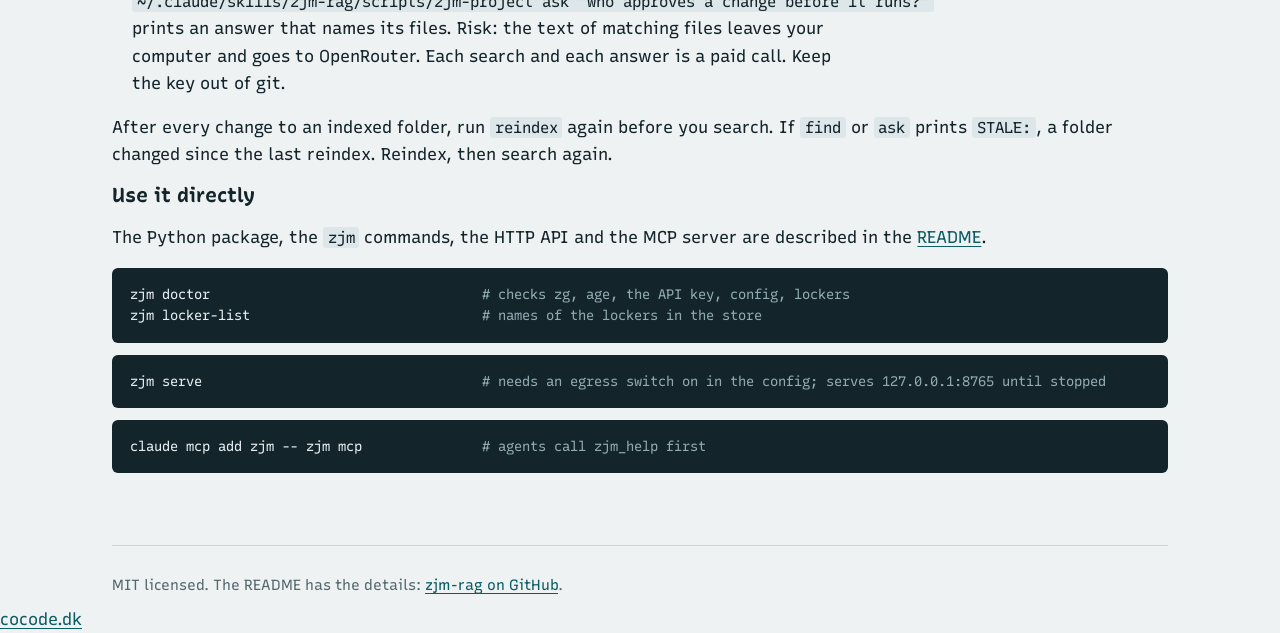
==== commit 934f010d: "docs: tracked files stay eligible even if ignored, and translation can double the candidate files (r" ====
--- a/website/index.html
+++ b/website/index.html
@@ -110,13 +110,13 @@
   <div class="steps">
     <div>
       <div class="ticks" style="--n:40"></div>
-      <p class="count">Up to 40 hits, at most 8 files</p>
+      <p class="count">Up to 40 hits, at most 8 files (16 if translated)</p>
       <h3>zg finds</h3>
-      <p>A hybrid search, keyword and semantic, over a local <a href="https://www.npmjs.com/package/@zvec/zvec-grep">zg</a> index of your folders. <code>find</code> takes up to 40 hits and keeps the first 8 different files, in zg's order. For each file it keeps every matched section, with overlapping lines merged, not a short preview. <code>--limit</code> changes the 8.</p>
+      <p>A hybrid search, keyword and semantic, over a local <a href="https://www.npmjs.com/package/@zvec/zvec-grep">zg</a> index of your folders. <code>find</code> takes up to 40 hits and keeps the first 8 different files, in zg's order. If the question is also translated (direct use, with <code>egress.translate</code> on and <code>languages</code> set), the translations can add up to 8 more files. For each file it keeps every matched section, with overlapping lines merged, not a short preview. <code>--limit</code> sets both numbers.</p>
     </div>
     <div>
       <div class="ticks" style="--n:8;--c:var(--ink)"></div>
-      <p class="count">Up to 8 files, each with a probability</p>
+      <p class="count">Up to 8 files, or 16 if translated, each with a probability</p>
       <h3>Jev judges</h3>
       <p>Runs only when sending is on: <code>send</code> in a project, <code>egress.rank</code> for direct use. One request to Jev, the OpenRouter Decisions API, asks the same question of every file: does this one hold what the answer needs? Jev judges each file from its path and up to 12,000 characters of its matched text, and returns a probability. Files at 0.5 or above are accepted. The rest are listed as rejected, so none disappears without a trace.</p>
     </div>
@@ -190,7 +190,7 @@
  "send": false, "llm": "deepseek/deepseek-v4-flash", "multilingual": false}</pre></li>
     <li>Add <code>.zvec-grep/</code> to <code>.gitignore</code>, on its own line. Expected: zg's working folder stays out of git.</li>
     <li>Commit <code>zjm-project.json</code> and <code>.gitignore</code>. Expected: git lists both as committed.</li>
-    <li>Build the index with <code>~/.claude/skills/zjm-rag/scripts/zjm-project reindex</code>. Expected: zjm reports what it added, and the prompt returns. Text files are copied with home-folder paths redacted, so <code>/home/&lt;user&gt;/</code> becomes <code>~/</code>. Git-ignored files are not copied. Files whose names match zjm's built-in secret-file patterns (<code>.env*</code>, <code>*.pem</code>, <code>*.key</code>, <code>id_rsa*</code> and the rest of the list) are left out. The contents of documents are not scanned for secrets, so a key pasted into an ordinary document is indexed, and sent to OpenRouter if <code>send</code> is on.</li>
+    <li>Build the index with <code>~/.claude/skills/zjm-rag/scripts/zjm-project reindex</code>. Expected: zjm reports what it added, and the prompt returns. Text files are copied with home-folder paths redacted, so <code>/home/&lt;user&gt;/</code> becomes <code>~/</code>. A file that git ignores and does not track is not copied; a tracked file is copied even if <code>.gitignore</code> matches it. Files whose names match zjm's built-in secret-file patterns (<code>.env*</code>, <code>*.pem</code>, <code>*.key</code>, <code>id_rsa*</code> and the rest of the list) are left out. The contents of documents are not scanned for secrets, so a key pasted into an ordinary document is indexed, and sent to OpenRouter if <code>send</code> is on.</li>
     <li>Search with a full question: <code>~/.claude/skills/zjm-rag/scripts/zjm-project find "who approves a change before it runs?"</code> Expected: a list of file paths. With <code>send</code> set to <code>false</code>, the scores show as <code>-</code> and nothing is ranked. Open each file before you rely on it. A score measures relevance, not truth. No hit does not prove the text is missing, so try other wordings.</li>
     <li>Optional, for answers with citations: set <code>"send": true</code> in <code>zjm-project.json</code>, then run <code>export OPENROUTER_API_KEY=your-key-here</code> with your own key. Expected: <code>~/.claude/skills/zjm-rag/scripts/zjm-project ask "who approves a change before it runs?"</code> prints an answer that names its files. Risk: the text of matching files leaves your computer and goes to OpenRouter. Each search and each answer is a paid call. Keep the key out of git.</li>
   </ol>
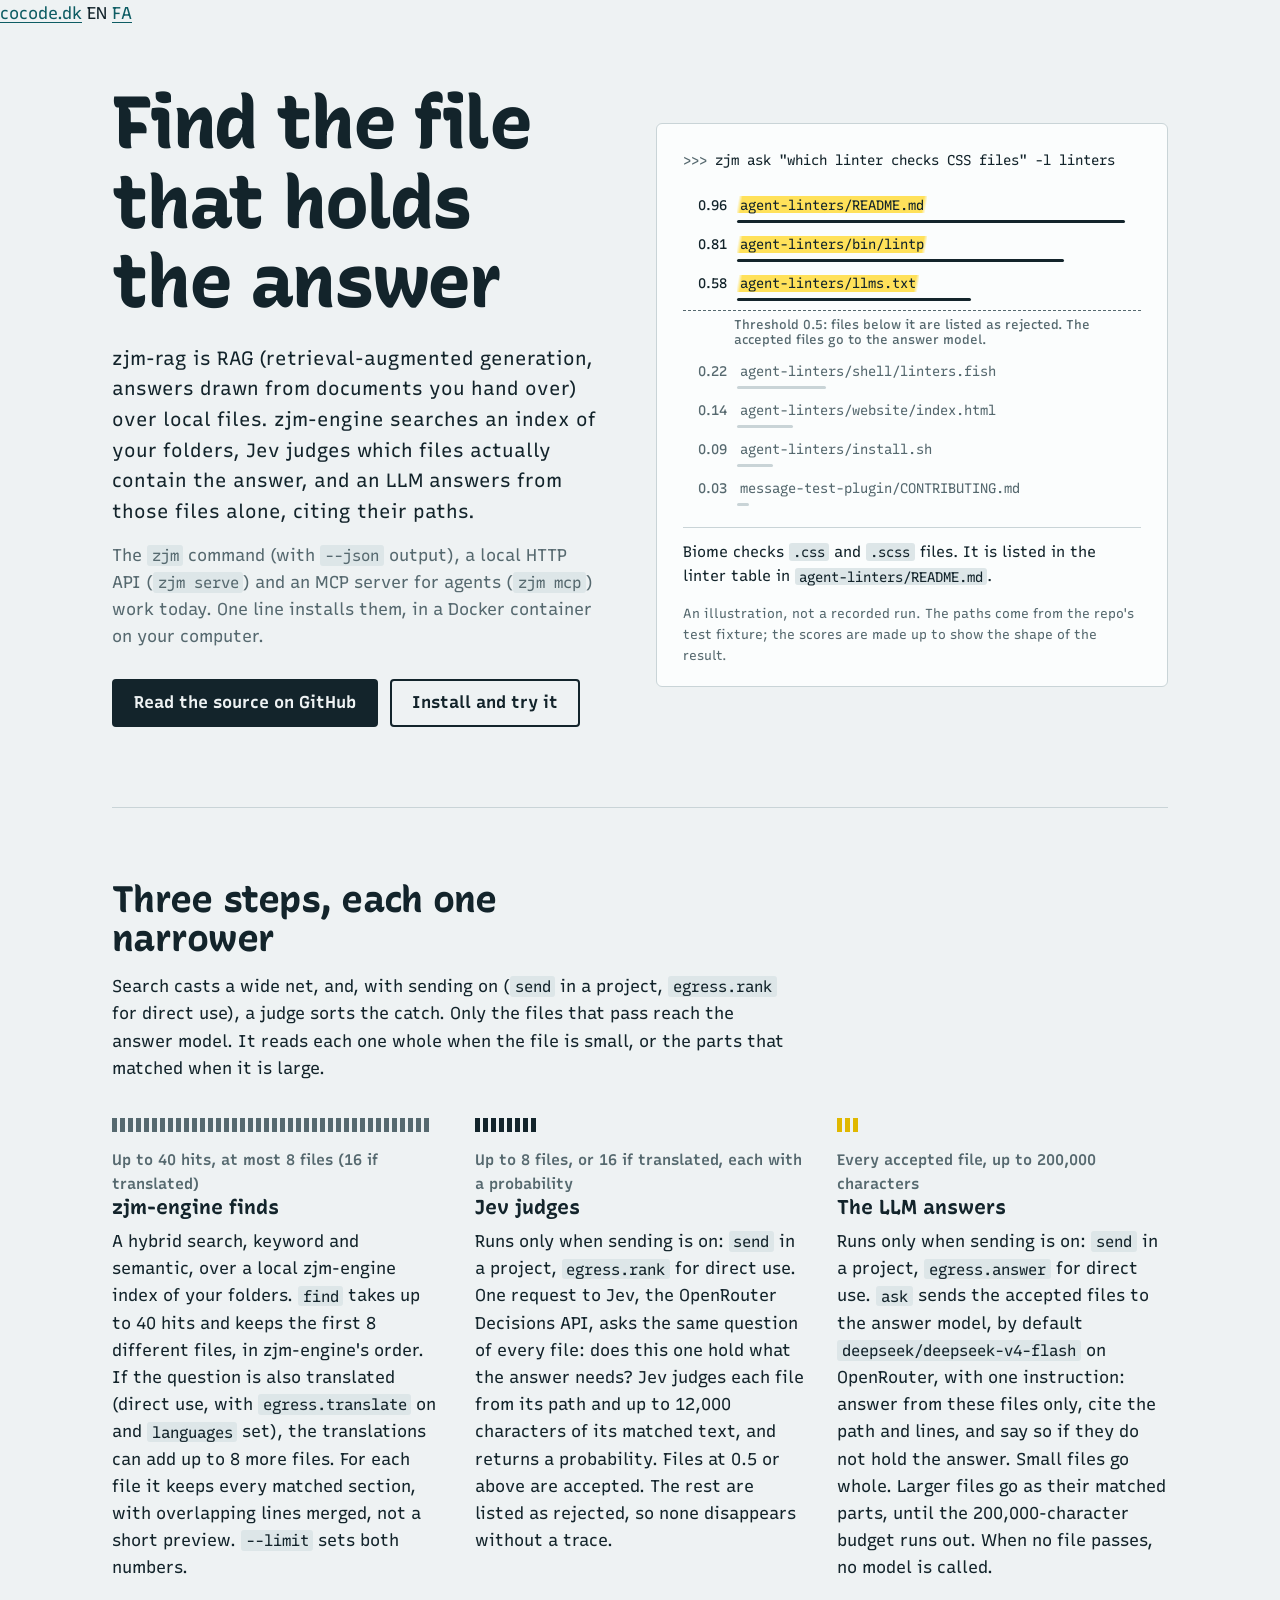
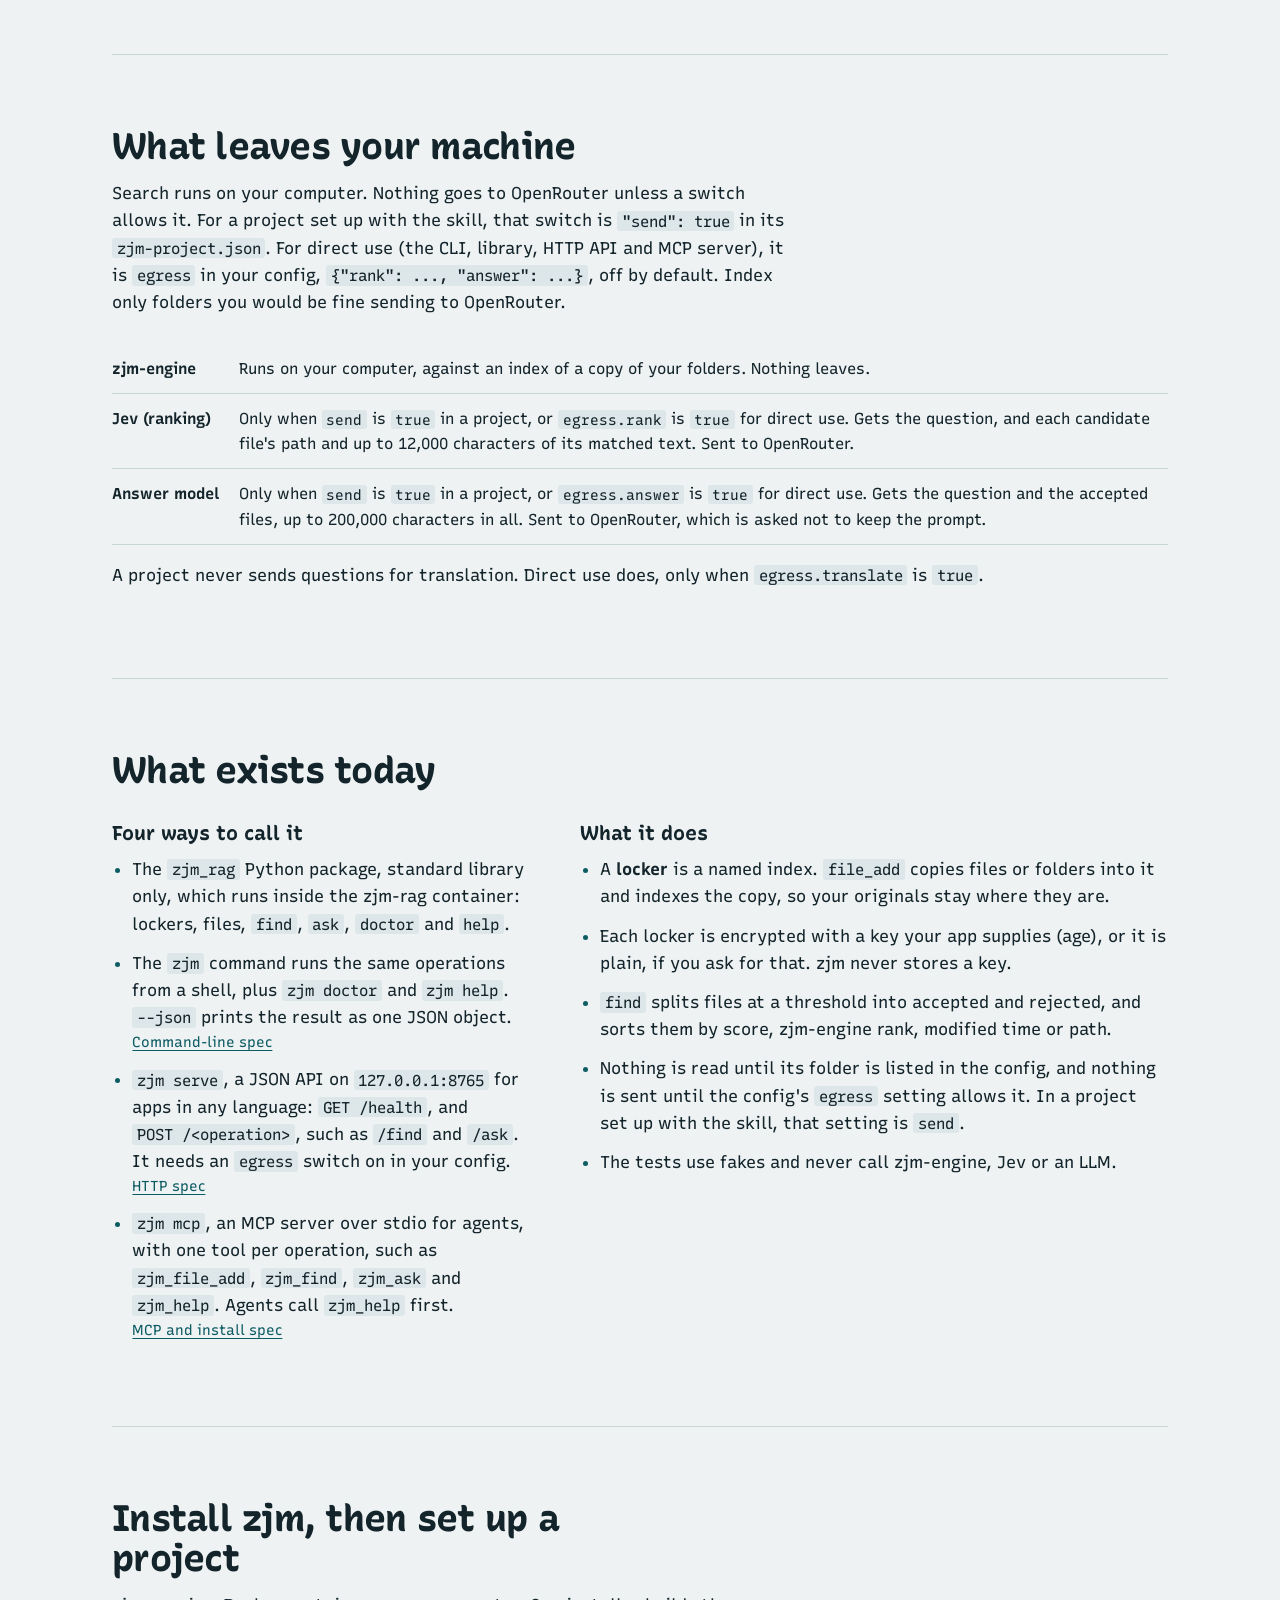
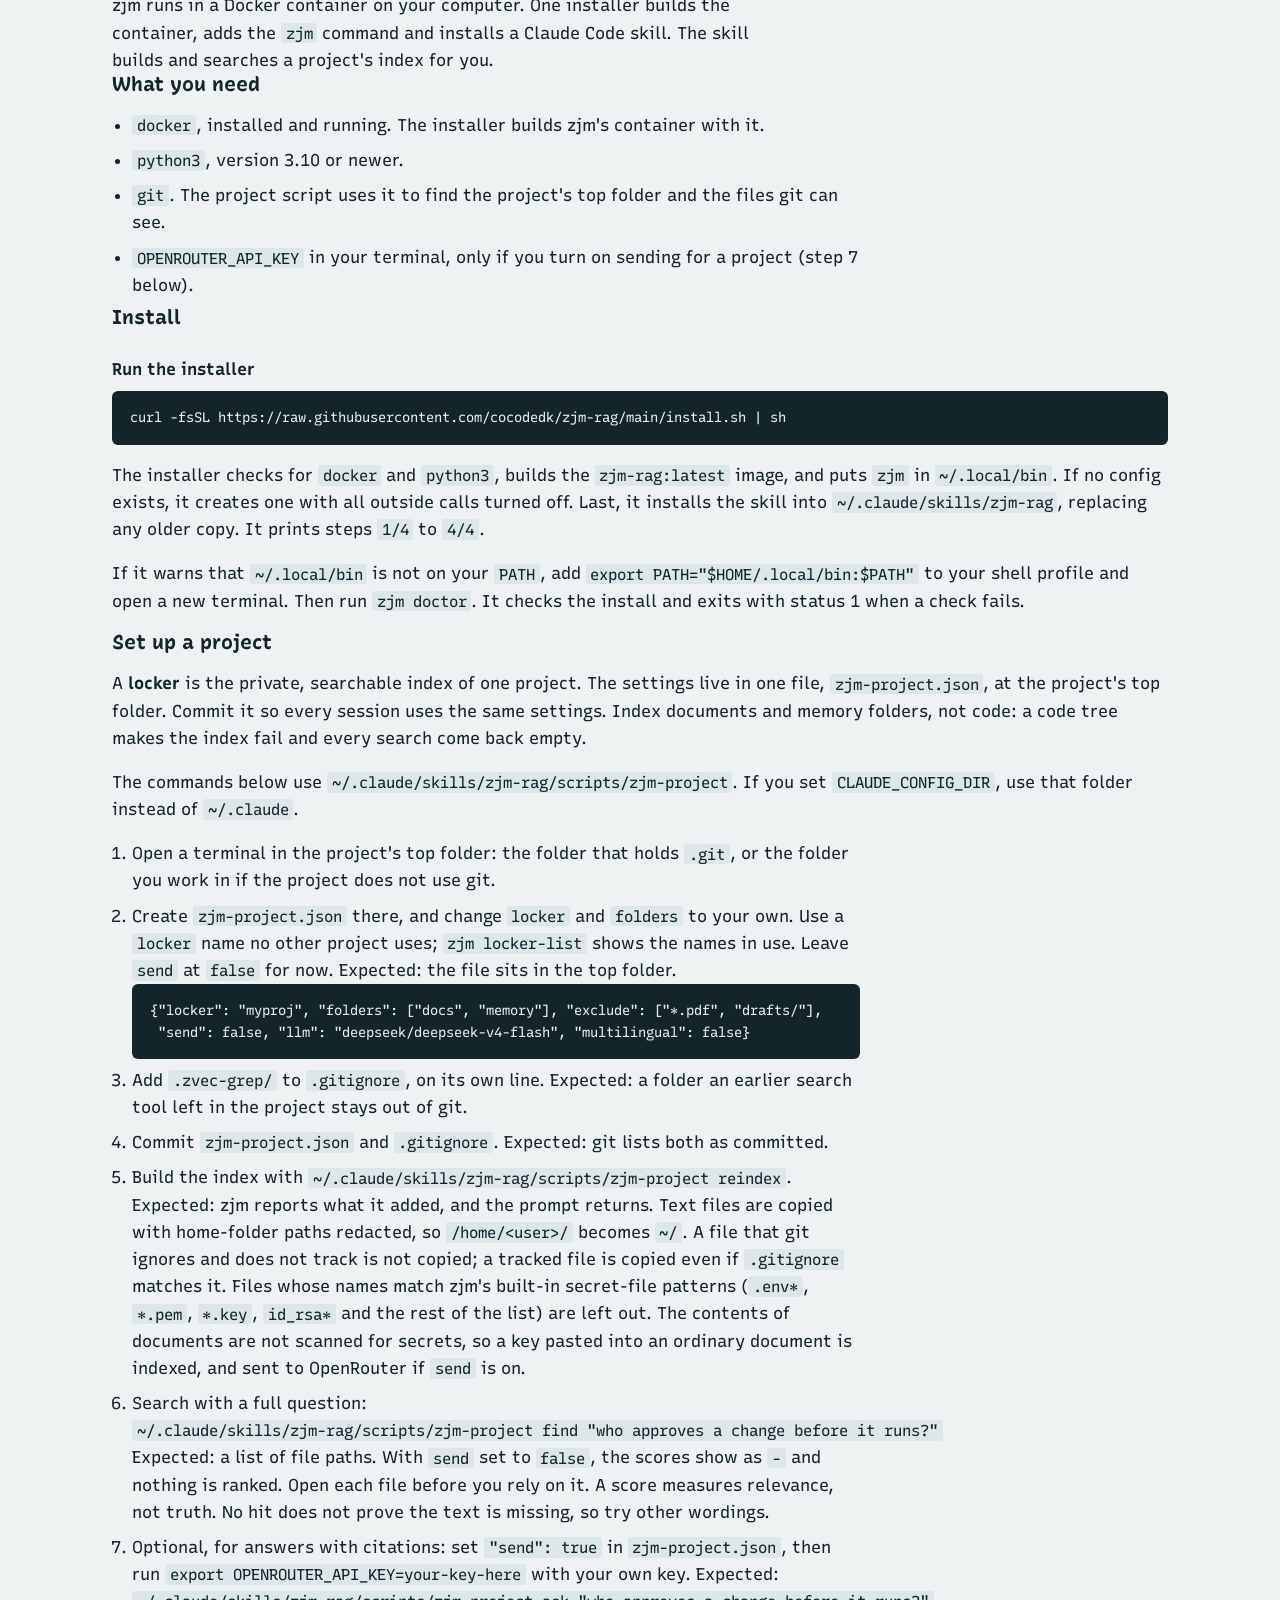
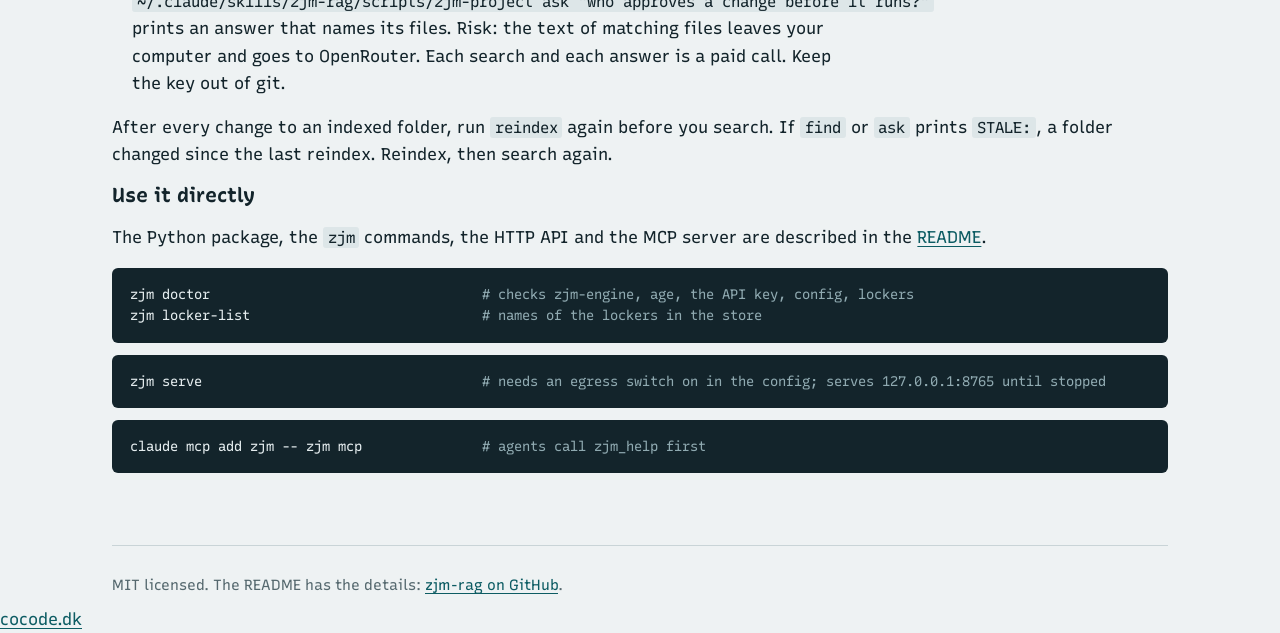
==== commit 0f83c1b7: "feat(engine): zjm-rag searches with zjm-engine in place of zg (spec 14, slice 2) The Python package " ====
--- a/website/index.html
+++ b/website/index.html
@@ -5,11 +5,11 @@
 <meta name="viewport" content="width=device-width, initial-scale=1">
 <!-- SEO keywords:
      primary:   RAG over local files
-     secondary: find the file with the answer, LLM answers with cited file paths, zvec-grep RAG
+     secondary: find the file with the answer, LLM answers with cited file paths, local RAG search
      intent:    informational (what it is, how it works), navigational (the repo)
 -->
 <title>zjm-rag: RAG over local files that cites the file it used</title>
-<meta name="description" content="zjm-rag is RAG over local files: zg finds candidate files, Jev judges which ones hold the answer, and an LLM answers from them only, citing each path.">
+<meta name="description" content="zjm-rag is RAG over local files: zjm-engine finds candidate files, Jev judges which ones hold the answer, and an LLM answers from them only, citing each path.">
 <meta name="robots" content="index, follow">
 <link rel="canonical" href="https://rag.cocode.dk/">
 <link rel="alternate" hreflang="en" href="https://rag.cocode.dk/">
@@ -19,7 +19,7 @@
 <meta property="og:type" content="website">
 <meta property="og:site_name" content="zjm-rag">
 <meta property="og:title" content="zjm-rag: find the file that holds the answer">
-<meta property="og:description" content="zg searches your folders, Jev judges which files actually hold the answer, and an LLM answers from those files only, with the paths cited. Open source, early.">
+<meta property="og:description" content="zjm-engine searches your folders, Jev judges which files actually hold the answer, and an LLM answers from those files only, with the paths cited. Open source, early.">
 <meta property="og:url" content="https://rag.cocode.dk/">
 <meta property="og:image" content="https://rag.cocode.dk/og.png">
 <meta property="og:image:width" content="1200">
@@ -29,7 +29,7 @@
 <meta property="og:locale:alternate" content="fa_IR">
 <meta name="twitter:card" content="summary_large_image">
 <meta name="twitter:title" content="zjm-rag: find the file that holds the answer">
-<meta name="twitter:description" content="zg searches your folders, Jev judges which files hold the answer, and an LLM answers from those files only, with the paths cited.">
+<meta name="twitter:description" content="zjm-engine searches your folders, Jev judges which files hold the answer, and an LLM answers from those files only, with the paths cited.">
 <meta name="twitter:image" content="https://rag.cocode.dk/og.png">
 <meta name="twitter:image:alt" content="Eight file paths with scores, the top three marked with a yellow highlighter.">
 
@@ -46,7 +46,7 @@
   "@context": "https://schema.org",
   "@type": "SoftwareApplication",
   "name": "zjm-rag",
-  "description": "A small open-source RAG tool for local folders. zg (zvec-grep) finds candidate files, Jev judges which of them contain the answer, and an LLM answers from those files only, citing their paths. It ships as a Python library, the zjm command line, a local HTTP JSON API and an MCP server, installed with one line.",
+  "description": "A small open-source RAG tool for local folders. zjm-engine finds candidate files, Jev judges which of them contain the answer, and an LLM answers from those files only, citing their paths. It ships as a Python library, the zjm command line, a local HTTP JSON API and an MCP server, installed with one line.",
   "url": "https://rag.cocode.dk/",
   "downloadUrl": "https://github.com/cocodedk/zjm-rag",
   "applicationCategory": "DeveloperApplication",
@@ -79,7 +79,7 @@
 <div class="hero">
   <header>
     <h1>Find the file that holds the answer</h1>
-    <p class="lede">zjm-rag is RAG (retrieval-augmented generation, answers drawn from documents you hand over) over local files. zg searches an index of your folders, Jev judges which files actually contain the answer, and an LLM answers from those files alone, citing their paths.</p>
+    <p class="lede">zjm-rag is RAG (retrieval-augmented generation, answers drawn from documents you hand over) over local files. zjm-engine searches an index of your folders, Jev judges which files actually contain the answer, and an LLM answers from those files alone, citing their paths.</p>
     <p class="hero-note">The <code>zjm</code> command (with <code>--json</code> output), a local HTTP API (<code>zjm serve</code>) and an MCP server for agents (<code>zjm mcp</code>) work today. One line installs them, in a Docker container on your computer.</p>
     <div class="actions">
       <a class="btn btn-primary" href="https://github.com/cocodedk/zjm-rag">Read the source on GitHub</a>
@@ -111,8 +111,8 @@
     <div>
       <div class="ticks" style="--n:40"></div>
       <p class="count">Up to 40 hits, at most 8 files (16 if translated)</p>
-      <h3>zg finds</h3>
-      <p>A hybrid search, keyword and semantic, over a local <a href="https://www.npmjs.com/package/@zvec/zvec-grep">zg</a> index of your folders. <code>find</code> takes up to 40 hits and keeps the first 8 different files, in zg's order. If the question is also translated (direct use, with <code>egress.translate</code> on and <code>languages</code> set), the translations can add up to 8 more files. For each file it keeps every matched section, with overlapping lines merged, not a short preview. <code>--limit</code> sets both numbers.</p>
+      <h3>zjm-engine finds</h3>
+      <p>A hybrid search, keyword and semantic, over a local zjm-engine index of your folders. <code>find</code> takes up to 40 hits and keeps the first 8 different files, in zjm-engine's order. If the question is also translated (direct use, with <code>egress.translate</code> on and <code>languages</code> set), the translations can add up to 8 more files. For each file it keeps every matched section, with overlapping lines merged, not a short preview. <code>--limit</code> sets both numbers.</p>
     </div>
     <div>
       <div class="ticks" style="--n:8;--c:var(--ink)"></div>
@@ -133,7 +133,7 @@
   <h2 id="leaves">What leaves your machine</h2>
   <p class="intro">Search runs on your computer. Nothing goes to OpenRouter unless a switch allows it. For a project set up with the skill, that switch is <code>"send": true</code> in its <code>zjm-project.json</code>. For direct use (the CLI, library, HTTP API and MCP server), it is <code>egress</code> in your config, <code>{"rank": ..., "answer": ...}</code>, off by default. Index only folders you would be fine sending to OpenRouter.</p>
   <table class="flow">
-    <tr><th scope="row">zg</th><td>Runs on your computer, against an index of a copy of your folders. Nothing leaves.</td></tr>
+    <tr><th scope="row">zjm-engine</th><td>Runs on your computer, against an index of a copy of your folders. Nothing leaves.</td></tr>
     <tr><th scope="row">Jev (ranking)</th><td>Only when <code>send</code> is <code>true</code> in a project, or <code>egress.rank</code> is <code>true</code> for direct use. Gets the question, and each candidate file's path and up to 12,000 characters of its matched text. Sent to OpenRouter.</td></tr>
     <tr><th scope="row">Answer model</th><td>Only when <code>send</code> is <code>true</code> in a project, or <code>egress.answer</code> is <code>true</code> for direct use. Gets the question and the accepted files, up to 200,000 characters in all. Sent to OpenRouter, which is asked not to keep the prompt.</td></tr>
   </table>
@@ -157,9 +157,9 @@
       <ul data-state="available">
         <li>A <strong>locker</strong> is a named index. <code>file_add</code> copies files or folders into it and indexes the copy, so your originals stay where they are.</li>
         <li>Each locker is encrypted with a key your app supplies (age), or it is plain, if you ask for that. zjm never stores a key.</li>
-        <li><code>find</code> splits files at a threshold into accepted and rejected, and sorts them by score, zg rank, modified time or path.</li>
+        <li><code>find</code> splits files at a threshold into accepted and rejected, and sorts them by score, zjm-engine rank, modified time or path.</li>
         <li>Nothing is read until its folder is listed in the config, and nothing is sent until the config's <code>egress</code> setting allows it. In a project set up with the skill, that setting is <code>send</code>.</li>
-        <li>The tests use fakes and never call zg, Jev or an LLM.</li>
+        <li>The tests use fakes and never call zjm-engine, Jev or an LLM.</li>
       </ul>
     </div>
   </div>
@@ -188,7 +188,7 @@
     <li>Create <code>zjm-project.json</code> there, and change <code>locker</code> and <code>folders</code> to your own. Use a <code>locker</code> name no other project uses; <code>zjm locker-list</code> shows the names in use. Leave <code>send</code> at <code>false</code> for now. Expected: the file sits in the top folder.
 <pre class="cmd">{"locker": "myproj", "folders": ["docs", "memory"], "exclude": ["*.pdf", "drafts/"],
  "send": false, "llm": "deepseek/deepseek-v4-flash", "multilingual": false}</pre></li>
-    <li>Add <code>.zvec-grep/</code> to <code>.gitignore</code>, on its own line. Expected: zg's working folder stays out of git.</li>
+    <li>Add <code>.zvec-grep/</code> to <code>.gitignore</code>, on its own line. Expected: a folder an earlier search tool left in the project stays out of git.</li>
     <li>Commit <code>zjm-project.json</code> and <code>.gitignore</code>. Expected: git lists both as committed.</li>
     <li>Build the index with <code>~/.claude/skills/zjm-rag/scripts/zjm-project reindex</code>. Expected: zjm reports what it added, and the prompt returns. Text files are copied with home-folder paths redacted, so <code>/home/&lt;user&gt;/</code> becomes <code>~/</code>. A file that git ignores and does not track is not copied; a tracked file is copied even if <code>.gitignore</code> matches it. Files whose names match zjm's built-in secret-file patterns (<code>.env*</code>, <code>*.pem</code>, <code>*.key</code>, <code>id_rsa*</code> and the rest of the list) are left out. The contents of documents are not scanned for secrets, so a key pasted into an ordinary document is indexed, and sent to OpenRouter if <code>send</code> is on.</li>
     <li>Search with a full question: <code>~/.claude/skills/zjm-rag/scripts/zjm-project find "who approves a change before it runs?"</code> Expected: a list of file paths. With <code>send</code> set to <code>false</code>, the scores show as <code>-</code> and nothing is ranked. Open each file before you rely on it. A score measures relevance, not truth. No hit does not prove the text is missing, so try other wordings.</li>
@@ -197,7 +197,7 @@
   <p>After every change to an indexed folder, run <code>reindex</code> again before you search. If <code>find</code> or <code>ask</code> prints <code>STALE:</code>, a folder changed since the last reindex. Reindex, then search again.</p>
   <h3>Use it directly</h3>
   <p>The Python package, the <code>zjm</code> commands, the HTTP API and the MCP server are described in the <a href="https://github.com/cocodedk/zjm-rag#use">README</a>.</p>
-<pre class="cmd" data-example="cli">zjm doctor                                  <span># checks zg, age, the API key, config, lockers</span>
+<pre class="cmd" data-example="cli">zjm doctor                                  <span># checks zjm-engine, age, the API key, config, lockers</span>
 zjm locker-list                             <span># names of the lockers in the store</span></pre>
 <pre class="cmd" data-example="http">zjm serve                                   <span># needs an egress switch on in the config; serves 127.0.0.1:8765 until stopped</span></pre>
 <pre class="cmd" data-example="mcp">claude mcp add zjm -- zjm mcp               <span># agents call zjm_help first</span></pre>
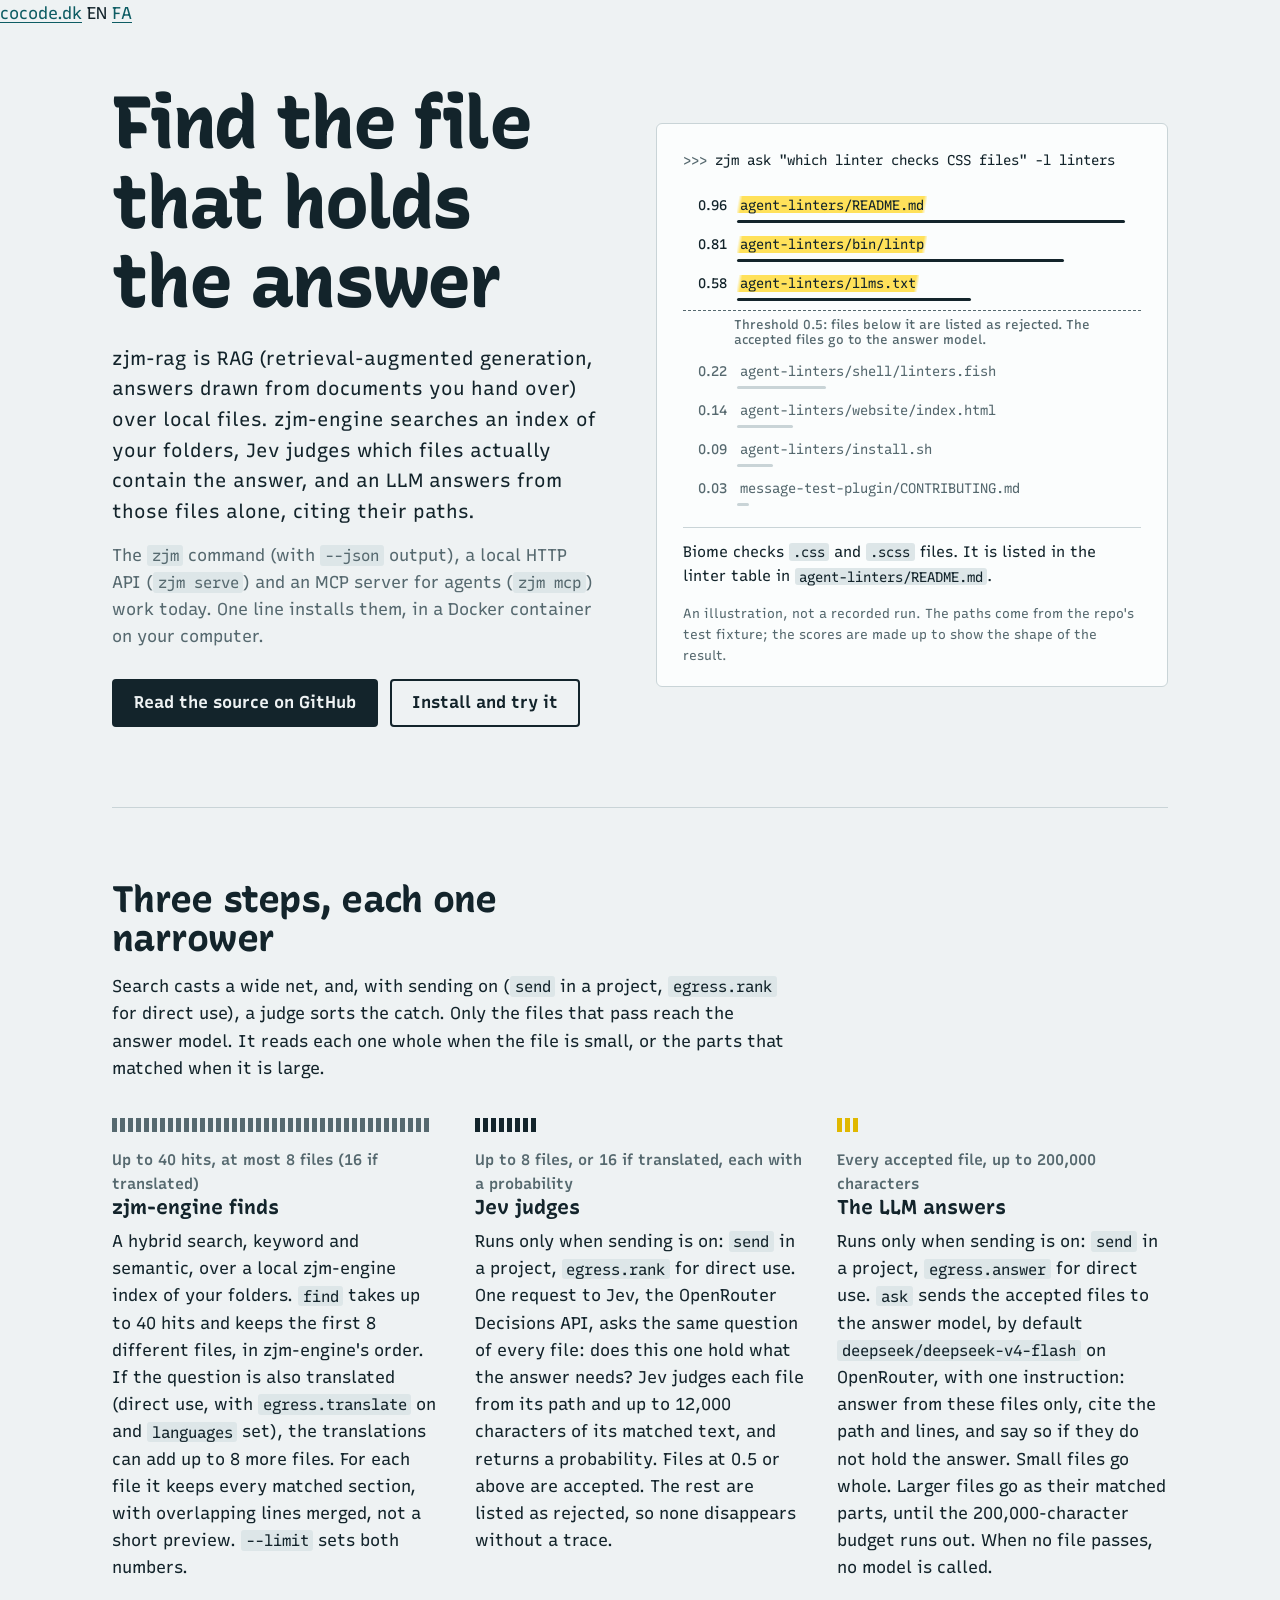
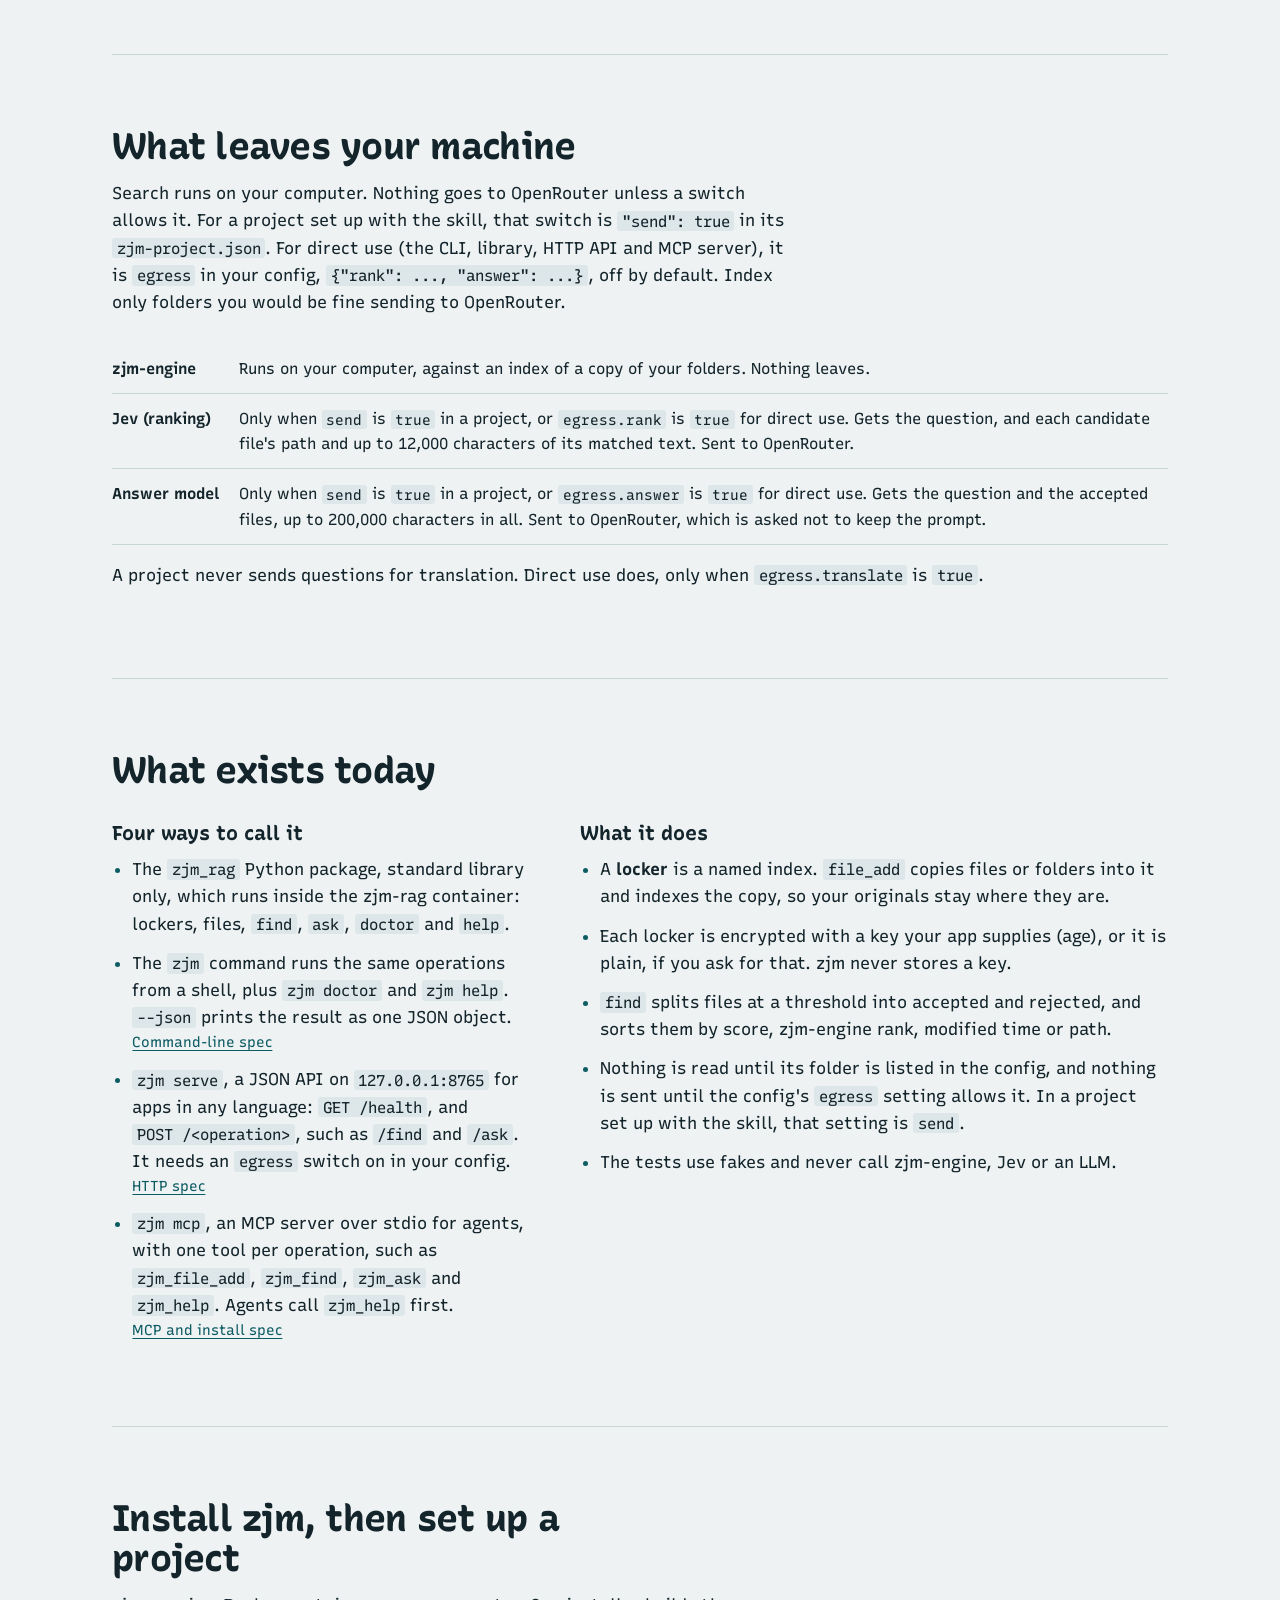
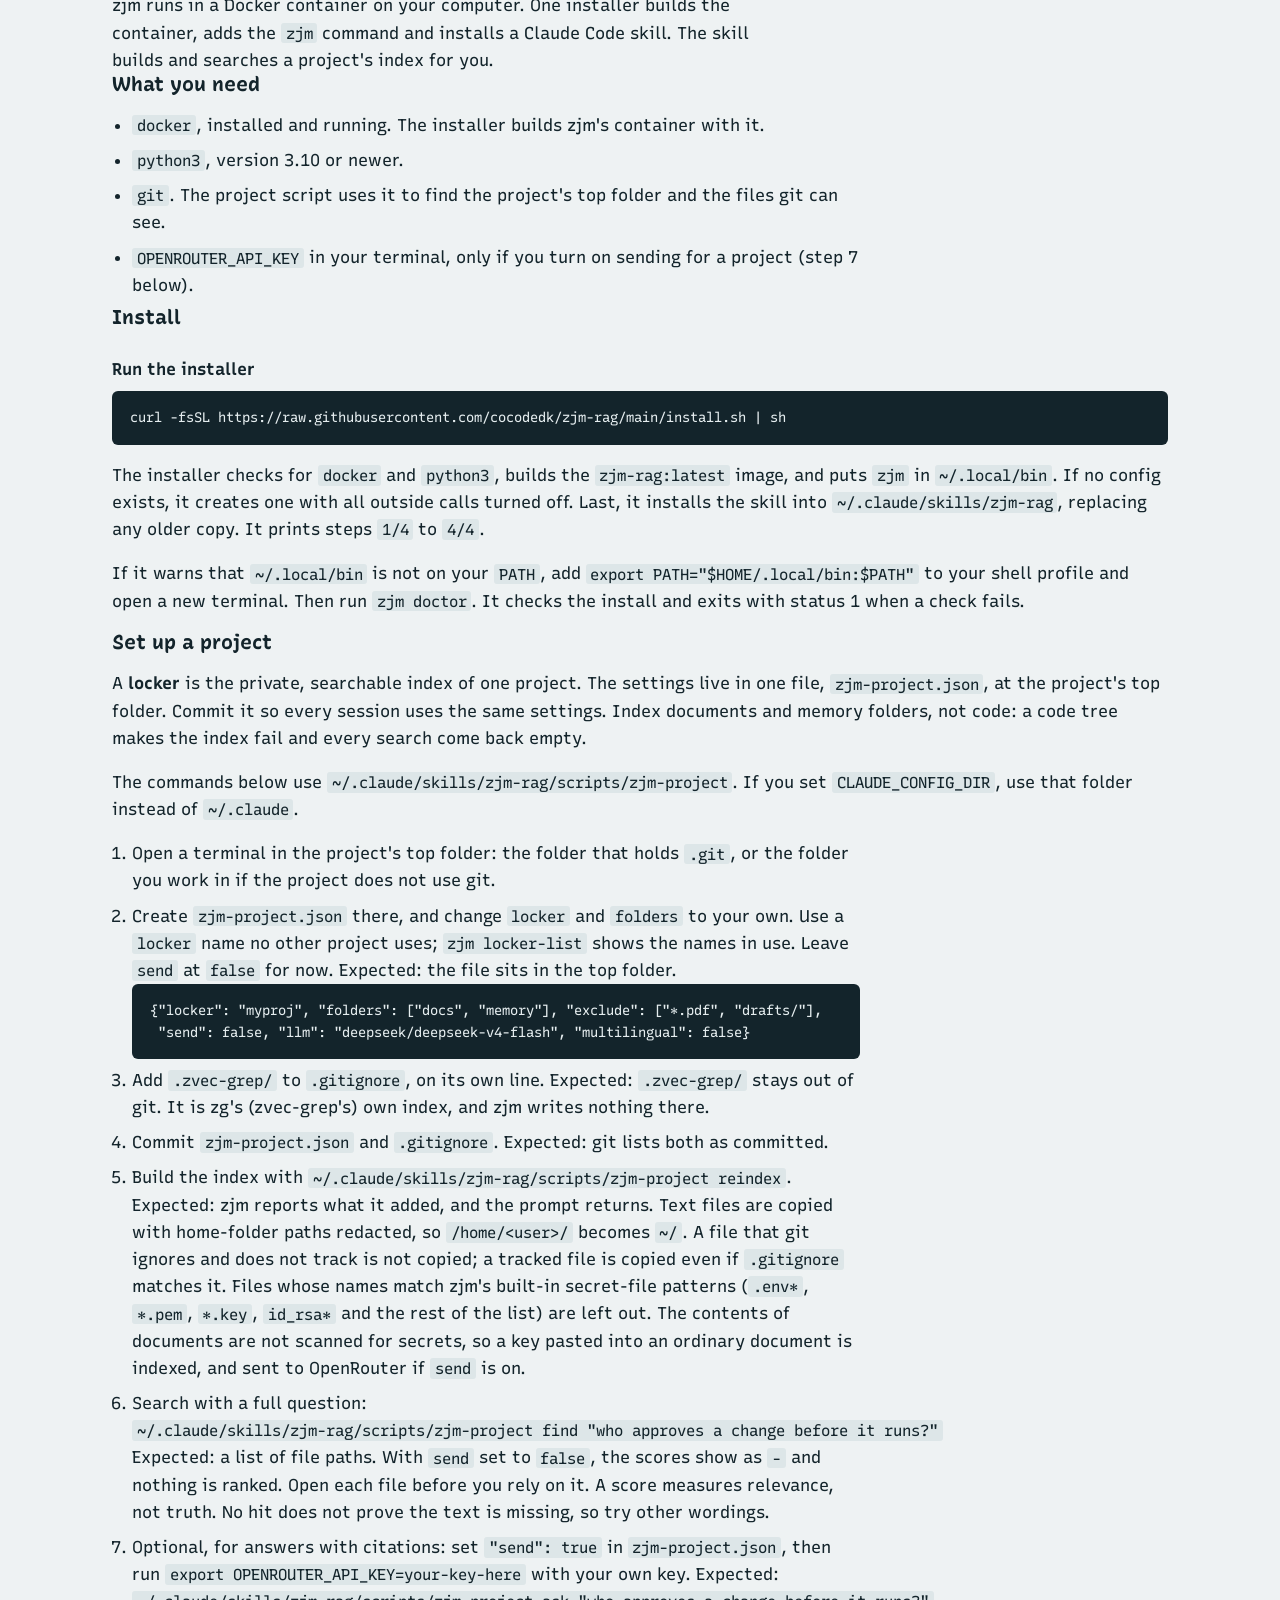
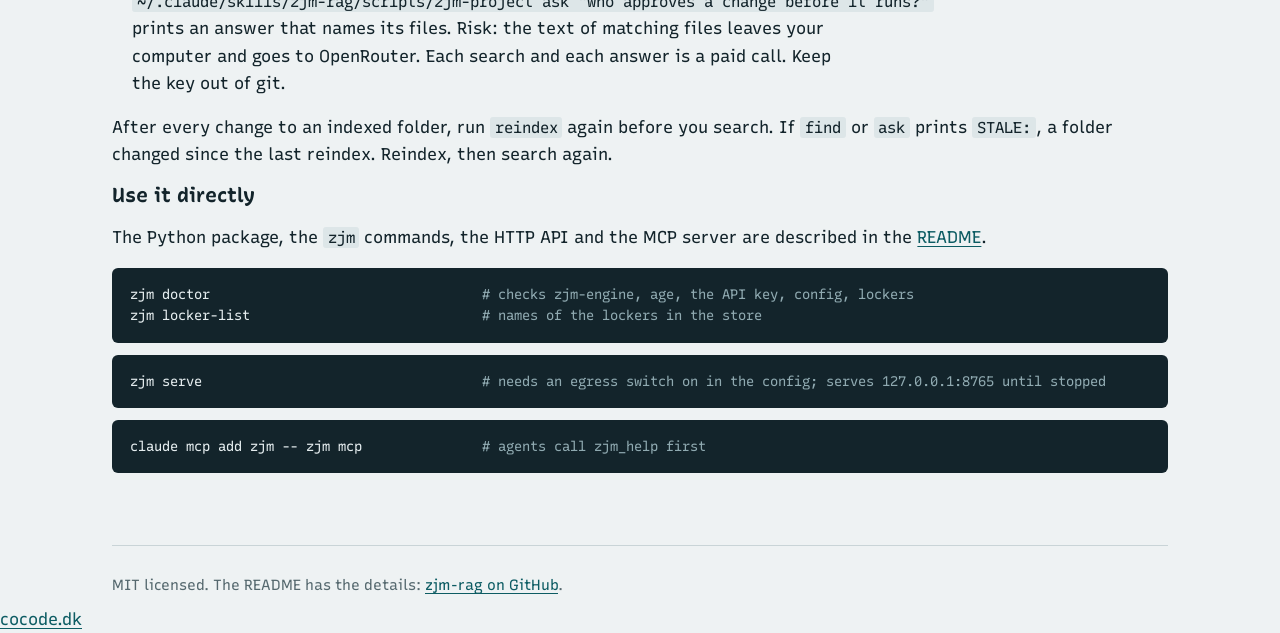
==== commit 9a0a3ca9: "docs: .zvec-grep/ is zg's own index, keep it out of git; point to CLAUDE.md for projects without zjm" ====
--- a/website/index.html
+++ b/website/index.html
@@ -188,7 +188,7 @@
     <li>Create <code>zjm-project.json</code> there, and change <code>locker</code> and <code>folders</code> to your own. Use a <code>locker</code> name no other project uses; <code>zjm locker-list</code> shows the names in use. Leave <code>send</code> at <code>false</code> for now. Expected: the file sits in the top folder.
 <pre class="cmd">{"locker": "myproj", "folders": ["docs", "memory"], "exclude": ["*.pdf", "drafts/"],
  "send": false, "llm": "deepseek/deepseek-v4-flash", "multilingual": false}</pre></li>
-    <li>Add <code>.zvec-grep/</code> to <code>.gitignore</code>, on its own line. Expected: a folder an earlier search tool left in the project stays out of git.</li>
+    <li>Add <code>.zvec-grep/</code> to <code>.gitignore</code>, on its own line. Expected: <code>.zvec-grep/</code> stays out of git. It is zg's (zvec-grep's) own index, and zjm writes nothing there.</li>
     <li>Commit <code>zjm-project.json</code> and <code>.gitignore</code>. Expected: git lists both as committed.</li>
     <li>Build the index with <code>~/.claude/skills/zjm-rag/scripts/zjm-project reindex</code>. Expected: zjm reports what it added, and the prompt returns. Text files are copied with home-folder paths redacted, so <code>/home/&lt;user&gt;/</code> becomes <code>~/</code>. A file that git ignores and does not track is not copied; a tracked file is copied even if <code>.gitignore</code> matches it. Files whose names match zjm's built-in secret-file patterns (<code>.env*</code>, <code>*.pem</code>, <code>*.key</code>, <code>id_rsa*</code> and the rest of the list) are left out. The contents of documents are not scanned for secrets, so a key pasted into an ordinary document is indexed, and sent to OpenRouter if <code>send</code> is on.</li>
     <li>Search with a full question: <code>~/.claude/skills/zjm-rag/scripts/zjm-project find "who approves a change before it runs?"</code> Expected: a list of file paths. With <code>send</code> set to <code>false</code>, the scores show as <code>-</code> and nothing is ranked. Open each file before you rely on it. A score measures relevance, not truth. No hit does not prove the text is missing, so try other wordings.</li>
